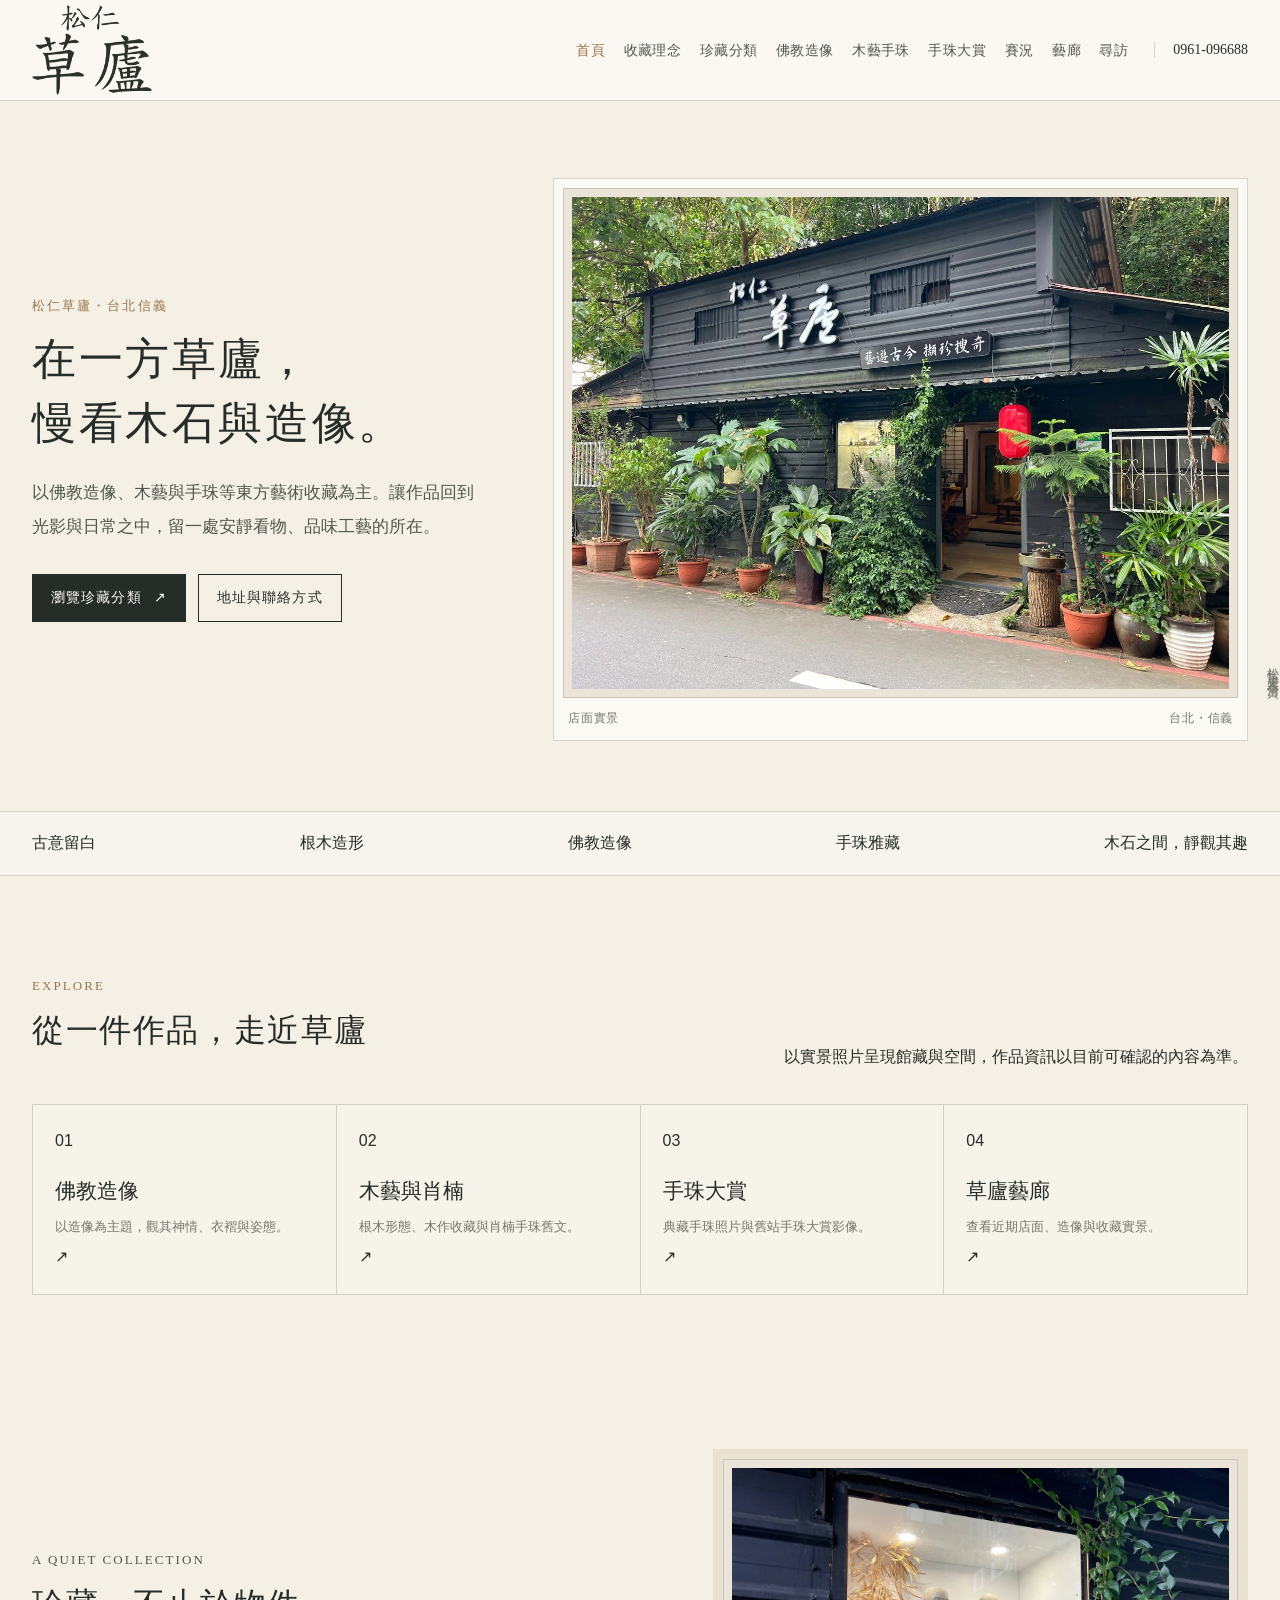
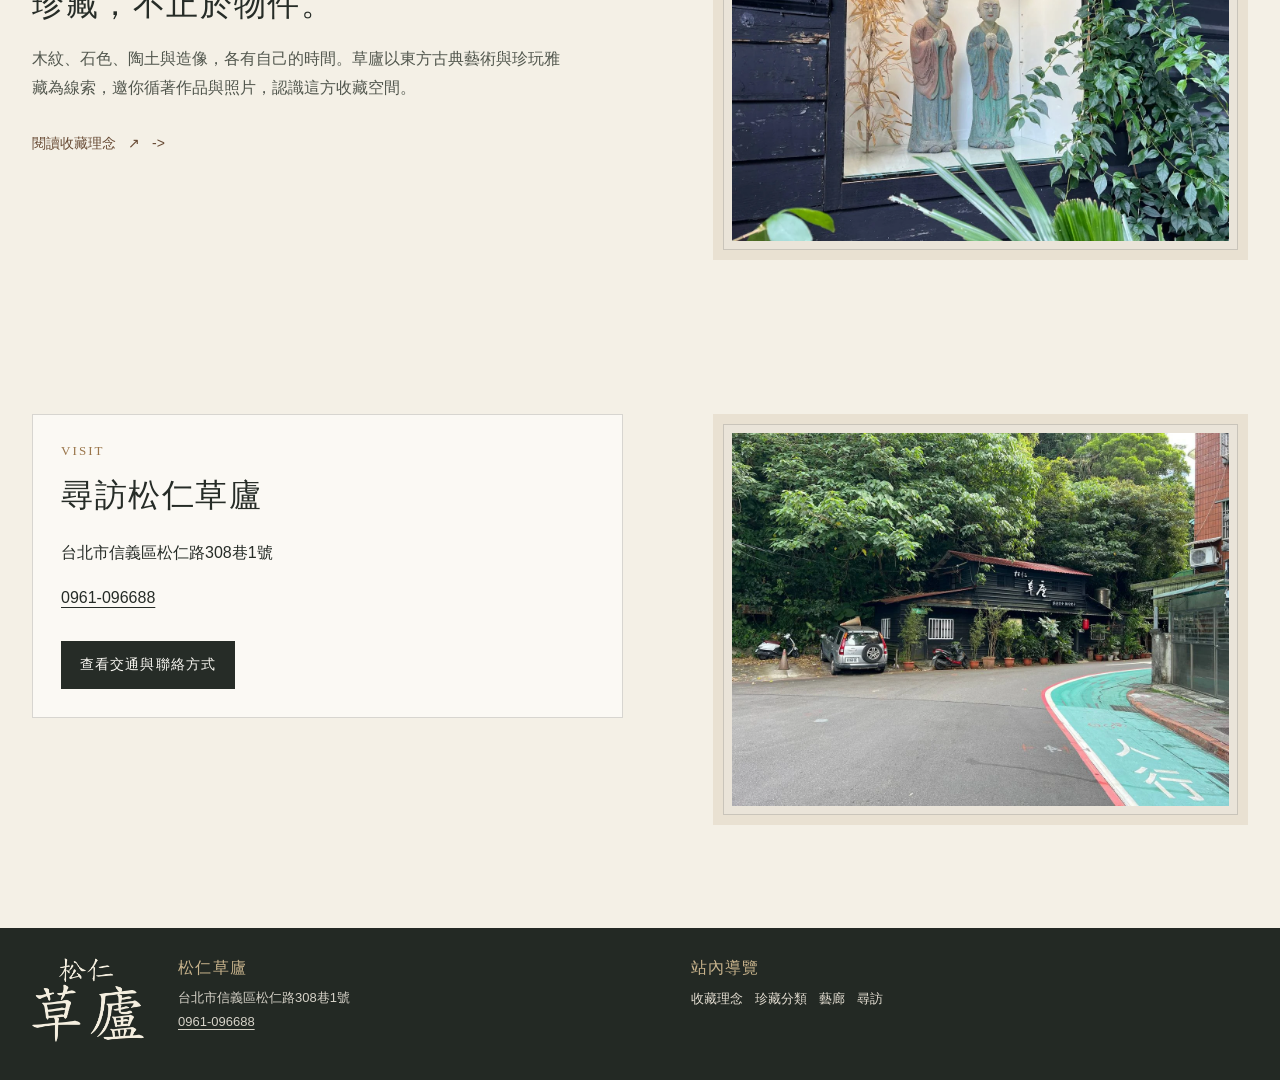
==== index.html @ 79cc6191 "Restore homepage and remove duplicate callout" ====
<!doctype html>
<html lang="zh-Hant"><head><meta charset="utf-8"><meta name="viewport" content="width=device-width, initial-scale=1">
<title>松仁草廬｜東方古典藝術・珍玩雅藏</title><meta name="description" content="松仁草廬位於台北信義，收藏佛教造像、木藝、肖楠手珠與東方古典藝術。查看館藏實景、舊站手珠影像與尋訪資訊。"><meta name="robots" content="index,follow,max-image-preview:large">
<link rel="canonical" href="https://tsaoloo.github.io/"><link rel="icon" type="image/png" href="/favicon.png"><link rel="stylesheet" href="/assets/css/site.css?v=20261017">
<meta property="og:type" content="website"><meta property="og:locale" content="zh_TW"><meta property="og:site_name" content="松仁草廬"><meta property="og:title" content="松仁草廬｜東方古典藝術・珍玩雅藏"><meta property="og:description" content="松仁草廬位於台北信義，收藏佛教造像、木藝、肖楠手珠與東方古典藝術。查看館藏實景、舊站手珠影像與尋訪資訊。"><meta property="og:url" content="https://tsaoloo.github.io/"><meta property="og:image" content="https://tsaoloo.github.io/assets/images/shop-front-sign.webp"><meta name="twitter:card" content="summary_large_image"><meta name="twitter:title" content="松仁草廬｜東方古典藝術・珍玩雅藏"><meta name="twitter:description" content="松仁草廬位於台北信義，收藏佛教造像、木藝、肖楠手珠與東方古典藝術。查看館藏實景、舊站手珠影像與尋訪資訊。"><meta name="twitter:image" content="https://tsaoloo.github.io/assets/images/shop-front-sign.webp"><script type="application/ld+json">{"@context":"https://schema.org","@graph":[{"@type":"Organization","@id":"https://tsaoloo.github.io/#organization","name":"松仁草廬","url":"https://tsaoloo.github.io/","logo":"https://tsaoloo.github.io/assets/brand/logo-primary.png","telephone":"0961-096688","address":{"@type":"PostalAddress","streetAddress":"松仁路308巷1號","addressLocality":"信義區","addressRegion":"台北市","addressCountry":"TW"}},{"@type":"Store","@id":"https://tsaoloo.github.io/#store","name":"松仁草廬","url":"https://tsaoloo.github.io/","telephone":"0961-096688","address":{"@type":"PostalAddress","streetAddress":"松仁路308巷1號","addressLocality":"信義區","addressRegion":"台北市","addressCountry":"TW"}},{"@type":"WebSite","@id":"https://tsaoloo.github.io/#website","name":"松仁草廬","url":"https://tsaoloo.github.io/","inLanguage":"zh-Hant"}]}</script>
</head><body><a class="skip-link" href="#main">跳至主要內容</a><header class="site-header"><div class="wrap header-inner"><a class="brand" href="/" aria-label="松仁草廬首頁"><img src="/assets/brand/logo-primary.png" width="822" height="620" alt="松仁草廬標誌"></a><button class="menu-toggle" type="button" aria-expanded="false" aria-controls="main-nav"><span class="menu-mark" aria-hidden="true"><span></span><span></span></span><span>選單</span></button><nav class="site-nav" id="main-nav" aria-label="主要導覽"><ul><li><a href="/" aria-current="page">首頁</a></li><li><a href="/about/">收藏理念</a></li><li><a href="/collections/">珍藏分類</a></li><li><a href="/sculpture/">佛教造像</a></li><li><a href="/wood-art/">木藝手珠</a></li><li><a href="/bead-awards/">手珠大賞</a></li><li><a href="/bead-contest/">賽況</a></li><li><a href="/gallery/">藝廊</a></li><li><a href="/visit/">尋訪</a></li></ul></nav><a class="header-phone" href="tel:+886961096688" aria-label="致電松仁草廬 0961-096688">0961-096688</a></div></header><main id="main"><section class="home-hero"><div class="wrap hero-grid"><div class="hero-copy"><p class="eyebrow">松仁草廬・台北信義</p><h1 class="hero-title">在一方草廬，<br>慢看木石與造像。</h1><p class="lead">以佛教造像、木藝與手珠等東方藝術收藏為主。讓作品回到光影與日常之中，留一處安靜看物、品味工藝的所在。</p><div class="hero-links"><a class="button-link" href="/collections/">瀏覽珍藏分類 <span aria-hidden="true">↗</span></a><a class="button-link button-link--quiet" href="/visit/">地址與聯絡方式</a></div></div><figure class="hero-photo"><button class="media-trigger" type="button" data-full="/assets/images/shop-front-sign.webp" data-alt="松仁草廬店面與木質招牌" data-caption="店面實景・台北信義" aria-label="放大查看：店面實景・台北信義"><img src="/assets/images/shop-front-sign.webp" width="1280" height="960" alt="松仁草廬店面與木質招牌" loading="eager" decoding="async" fetchpriority="high"></button><figcaption><span>店面實景</span><span>台北・信義</span></figcaption><span class="hero-side-note">松仁草廬・木石清賞</span></figure></div></section><section class="intro-strip"><div class="wrap intro-strip-inner"><span>古意留白</span><span>根木造形</span><span>佛教造像</span><span>手珠雅藏</span><span>木石之間，靜觀其趣</span></div></section><section class="section"><div class="wrap"><div class="section-topline"><div><p class="section-kicker">EXPLORE</p><h2 class="section-heading">從一件作品，走近草廬</h2></div><p>以實景照片呈現館藏與空間，作品資訊以目前可確認的內容為準。</p></div><div class="category-grid"><a class="category-link" href="/sculpture/"><span class="card-number">01</span><h3>佛教造像</h3><p>以造像為主題，觀其神情、衣褶與姿態。</p><span class="card-arrow" aria-hidden="true">↗</span></a><a class="category-link" href="/wood-art/"><span class="card-number">02</span><h3>木藝與肖楠</h3><p>根木形態、木作收藏與肖楠手珠舊文。</p><span class="card-arrow" aria-hidden="true">↗</span></a><a class="category-link" href="/bead-awards/"><span class="card-number">03</span><h3>手珠大賞</h3><p>典藏手珠照片與舊站手珠大賞影像。</p><span class="card-arrow" aria-hidden="true">↗</span></a><a class="category-link" href="/gallery/"><span class="card-number">04</span><h3>草廬藝廊</h3><p>查看近期店面、造像與收藏實景。</p><span class="card-arrow" aria-hidden="true">↗</span></a></div></div></section><section class="section section--compact"><div class="wrap split-feature"><div class="feature-copy"><p class="section-kicker">A QUIET COLLECTION</p><h2 class="section-heading">珍藏，不止於物件。</h2><p>木紋、石色、陶土與造像，各有自己的時間。草廬以東方古典藝術與珍玩雅藏為線索，邀你循著作品與照片，認識這方收藏空間。</p><a class="text-link" href="/about/">閱讀收藏理念 <span aria-hidden="true">↗</span></a></div><figure class="feature-media"><button class="media-trigger" type="button" data-full="/assets/images/paired-figures-window.webp" data-alt="窗前成對佛教造像與植物" data-caption="造像與窗光" aria-label="放大查看：造像與窗光"><img src="/assets/images/paired-figures-window.webp" width="1280" height="960" alt="窗前成對佛教造像與植物" loading="lazy" decoding="async"></button></figure></div></section><section class="section"><div class="wrap visit-panel"><div class="visit-card"><p class="section-kicker">VISIT</p><h2 class="section-heading">尋訪松仁草廬</h2><p>台北市信義區松仁路308巷1號</p><p><a href="tel:+886961096688">0961-096688</a></p><a class="button-link" href="/visit/">查看交通與聯絡方式</a></div><figure class="feature-media"><button class="media-trigger" type="button" data-full="/assets/images/shop-approach.webp" data-alt="台北信義街道與松仁草廬所在街區" data-caption="街區實景" aria-label="放大查看：街區實景"><img src="/assets/images/shop-approach.webp" width="1280" height="960" alt="台北信義街道與松仁草廬所在街區" loading="lazy" decoding="async"></button></figure></div></section></main><footer class="site-footer"><div class="wrap"><div class="footer-main"><div class="footer-brand"><a class="footer-logo" href="/" aria-label="松仁草廬首頁"><img src="/assets/brand/logo-white.png" width="822" height="620" alt="松仁草廬標誌"></a></div><div><h2 class="footer-title">松仁草廬</h2><p>台北市信義區松仁路308巷1號<br><a href="tel:+886961096688">0961-096688</a></p></div><div><h2 class="footer-title">站內導覽</h2><nav class="footer-links" aria-label="頁尾導覽"><a href="/about/">收藏理念</a><a href="/collections/">珍藏分類</a><a href="/gallery/">藝廊</a><a href="/visit/">尋訪</a></nav></div></div></div></footer><dialog class="lightbox" id="lightbox" aria-label="藏品照片放大檢視"><figure class="lightbox-inner"><button class="lightbox-close" type="button" aria-label="關閉圖片">關閉</button><img alt=""><figcaption></figcaption></figure></dialog><script src="/assets/js/site.js" defer></script></body></html>
---- assets/css/site.css ----
@charset "UTF-8";
:root{color-scheme:light;--paper:#f4f0e6;--bright:#fbf9f4;--deep:#e9e1d2;--ink:#262c27;--soft:#52574e;--muted:#76776e;--wood:#684b35;--jade:#405348;--copper:#9a754a;--line:rgba(50,54,47,.18);--serif:"Noto Serif TC","Songti TC","PMingLiU","MingLiU",serif;--sans:"Noto Sans TC","Microsoft JhengHei","PingFang TC",sans-serif;--content:1240px}
*{box-sizing:border-box}html{scroll-behavior:smooth;background:var(--paper)}body{margin:0;color:var(--ink);background:var(--paper);font:16px/1.8 var(--sans)}img{max-width:100%}a{color:inherit;text-decoration-thickness:1px;text-underline-offset:.22em}a:hover{color:var(--wood)}button{font:inherit;-webkit-tap-highlight-color:transparent}a:focus-visible,button:focus-visible{outline:3px solid #a77f4c;outline-offset:4px}::selection{background:#d8c6a8;color:var(--ink)}
.skip-link{position:fixed;z-index:1000;top:8px;left:8px;padding:.65rem 1rem;color:#fff;background:var(--ink);transform:translateY(-150%)}.skip-link:focus{transform:translateY(0)}.wrap{width:min(calc(100% - 64px),var(--content));margin-inline:auto}
.site-header{position:relative;z-index:20;background:rgba(251,249,244,.96);border-bottom:1px solid var(--line)}.header-inner{min-height:100px;display:flex;align-items:center;gap:26px}.brand{flex:0 0 auto;display:inline-flex;align-items:center;width:120px}.brand img{display:block;width:100%;height:auto}.site-nav{margin-left:auto}.site-nav ul{display:flex;align-items:center;justify-content:flex-end;gap:clamp(12px,1.45vw,22px);margin:0;padding:0;list-style:none}.site-nav a{display:inline-block;color:var(--soft);font-size:14px;white-space:nowrap;text-decoration:none;letter-spacing:.03em}.site-nav a:hover,.site-nav a[aria-current=page]{color:var(--copper)}.header-phone{flex:0 0 auto;padding-left:18px;border-left:1px solid var(--line);font:14px var(--serif);white-space:nowrap;text-decoration:none}.menu-toggle{display:none;align-items:center;justify-content:center;gap:8px;margin-left:auto;padding:9px 12px;border:1px solid var(--line);background:transparent;color:var(--ink);cursor:pointer}.menu-mark{width:18px;display:grid;gap:4px}.menu-mark span{display:block;height:1px;background:currentColor}
main{overflow:clip}.home-hero{padding:clamp(40px,6vw,82px) 0 70px}.hero-grid{display:grid;grid-template-columns:minmax(280px,.78fr) minmax(0,1.22fr);align-items:center;gap:clamp(34px,6vw,86px)}.eyebrow,.section-kicker,.page-kicker{margin:0 0 12px;color:var(--copper);font:13px var(--serif);letter-spacing:.16em}.hero-title,.page-title{margin:0;max-width:13em;font:500 clamp(34px,3.4vw,48px)/1.48 var(--serif);letter-spacing:.06em}.hero-copy .lead{max-width:34em;margin:20px 0 0;color:var(--soft);font-size:17px;line-height:2}.hero-links{display:flex;flex-wrap:wrap;gap:12px;margin-top:30px}.button-link{display:inline-flex;min-height:48px;align-items:center;gap:12px;padding:10px 18px;border:1px solid var(--ink);background:var(--ink);color:var(--bright);font-size:14px;letter-spacing:.08em;text-decoration:none;transition:background-color .25s,color .25s,border-color .25s}.button-link:hover{border-color:var(--wood);background:var(--wood);color:#fff}.button-link--quiet{background:transparent;color:var(--ink)}.button-link--quiet:hover{color:#fff}.hero-photo{position:relative;margin:0;padding:9px;border:1px solid var(--line);background:var(--bright)}.hero-photo img{display:block;width:100%;height:auto}.hero-photo figcaption{display:flex;justify-content:space-between;gap:14px;padding:10px 5px 1px;color:var(--muted);font-size:12px;letter-spacing:.06em}.hero-side-note{position:absolute;right:-34px;bottom:60px;writing-mode:vertical-rl;color:var(--muted);font:12px var(--serif);letter-spacing:.2em}
.intro-strip{border-block:1px solid var(--line);background:rgba(255,255,255,.28)}.intro-strip-inner{display:flex;align-items:center;justify-content:space-between;gap:24px;padding-block:17px}.intro-strip p{margin:0;color:var(--soft);font-size:14px}.intro-strip a{color:var(--wood);white-space:nowrap;font-size:14px}
.section{padding:clamp(64px,8vw,112px) 0}.section--compact{padding-block:52px}.section--paper{background:var(--bright)}.section--deep{background:#2d342e;color:var(--bright)}.section--deep .section-kicker,.section--deep .muted{color:#c1aa82}.section-heading{margin:0 0 16px;font:500 clamp(27px,2.5vw,36px)/1.55 var(--serif);letter-spacing:.05em}.section-lead{max-width:48em;margin:0;color:var(--soft)}.section--deep .section-lead{color:#e3dfd5}.section-topline{display:flex;align-items:flex-end;justify-content:space-between;gap:28px;margin-bottom:32px}.section-topline>*{margin-block:0}.chapter{display:inline-block;margin-right:14px;color:var(--copper);font:.62em var(--serif);letter-spacing:.12em;vertical-align:.12em}.split-feature{display:grid;grid-template-columns:minmax(0,1.05fr) minmax(280px,.95fr);align-items:center;gap:clamp(34px,7vw,96px)}.split-feature--reverse .feature-media{order:2}.feature-media{margin:0;padding:10px;background:var(--deep)}.feature-media img{display:block;width:100%;height:auto}.feature-copy{max-width:530px}.feature-copy p{color:var(--soft)}.feature-copy .text-link{display:inline-flex;gap:12px;margin-top:12px;color:var(--wood);font-size:14px;text-decoration:none}.feature-copy .text-link:after{content:"->"}.section--deep .feature-copy p{color:#e3dfd5}.section--deep .text-link{color:#dfc79e}
.category-grid{display:grid;grid-template-columns:repeat(4,minmax(0,1fr));border-top:1px solid var(--line);border-left:1px solid var(--line)}.category-link{min-height:190px;display:flex;flex-direction:column;justify-content:space-between;padding:22px;border-right:1px solid var(--line);border-bottom:1px solid var(--line);text-decoration:none;background:rgba(255,255,255,.18);transition:background-color .25s}.category-link:hover{background:rgba(255,255,255,.58)}.category-number{color:var(--copper);font:14px var(--serif);letter-spacing:.12em}.category-link h3{margin:16px 0 5px;font:500 21px/1.5 var(--serif)}.category-link p{margin:0;color:var(--muted);font-size:13px;line-height:1.75}.category-arrow{align-self:flex-end;color:var(--wood);font-size:18px}
.page-hero{padding:clamp(48px,6vw,80px) 0 40px;background:var(--bright);border-bottom:1px solid var(--line)}.breadcrumbs{margin-bottom:26px;color:var(--muted);font-size:12px}.breadcrumbs ol{display:flex;flex-wrap:wrap;gap:9px;margin:0;padding:0;list-style:none}.breadcrumbs li+li:before{content:"/";margin-right:9px;color:#aaa394}.breadcrumbs a{text-decoration:none}.page-heading-row{display:grid;grid-template-columns:minmax(0,1fr) minmax(210px,.55fr);align-items:end;gap:35px}.page-intro{max-width:44em;margin:16px 0 0;color:var(--soft)}.page-side-note{margin:0;justify-self:end;color:var(--muted);font:14px var(--serif);writing-mode:vertical-rl;letter-spacing:.14em}.page-body{padding-block:clamp(52px,7vw,92px)}.prose{max-width:850px}.prose p{margin:0 0 1.35em;color:var(--soft);line-height:2.15}.prose p:last-child{margin-bottom:0}.prose h2{margin:2.4em 0 .75em;font:500 27px/1.55 var(--serif)}.prose h3{margin:2em 0 .65em;font:500 21px var(--serif)}.prose blockquote{margin:32px 0;padding:12px 0 12px 24px;border-left:2px solid var(--copper);color:var(--wood);font:21px/1.8 var(--serif)}.original-note{margin:0 0 28px;padding:15px 18px;border-left:2px solid var(--copper);color:var(--muted);background:rgba(255,255,255,.35);font-size:13px;line-height:1.9}.article-section{padding:30px 0;border-top:1px solid var(--line)}.article-section:first-child{border-top:0;padding-top:0}.article-section h2,.article-section h3{margin-top:0}.article-section .section-kicker{margin-bottom:8px}.item-list{margin:14px 0 0;padding-left:1.2em;color:var(--soft)}.item-list li{margin:.55em 0}
.photo-grid{display:grid;grid-template-columns:repeat(3,minmax(0,1fr));gap:22px}.photo-grid--four{grid-template-columns:repeat(4,minmax(0,1fr));gap:16px}.photo-card{min-width:0;margin:0}.media-trigger{display:block;width:100%;padding:8px;border:1px solid var(--line);background:#eae4d9;cursor:zoom-in}.media-trigger img{display:block;width:100%;height:auto}.photo-grid .media-trigger img{aspect-ratio:1.18;object-fit:contain}.photo-grid--four .media-trigger img{aspect-ratio:1;object-fit:contain}.photo-card figcaption{padding:10px 3px 0;color:var(--muted);font-size:13px;line-height:1.6}.photo-card figcaption strong{display:block;color:var(--soft);font-weight:500}.photo-card figcaption span{display:block;margin-top:2px;font-size:11px;letter-spacing:.06em}.gallery-intro{display:flex;align-items:end;justify-content:space-between;gap:30px;margin-bottom:30px}.gallery-intro p{max-width:44em;margin:0;color:var(--soft)}.gallery-group{margin-top:64px}.gallery-group h2{margin:0 0 10px;font:500 26px var(--serif)}.gallery-group>p{max-width:54em;margin:0 0 25px;color:var(--muted);font-size:14px}
.visit-panel{display:grid;grid-template-columns:minmax(0,1.05fr) minmax(280px,.95fr);gap:clamp(34px,7vw,90px);align-items:start}.address-card{padding:28px;border:1px solid var(--line);background:var(--bright)}.address-card dl{display:grid;grid-template-columns:100px 1fr;row-gap:18px;margin:0}.address-card dt{color:var(--muted);font-size:13px}.address-card dd{margin:0;color:var(--ink)}.address-card dd a{color:var(--wood)}.map-link{display:inline-flex;margin-top:28px;padding-bottom:4px;border-bottom:1px solid var(--copper);color:var(--wood);text-decoration:none}.faq-list{margin-top:54px;border-top:1px solid var(--line)}.faq-item{padding:20px 0;border-bottom:1px solid var(--line)}.faq-item h3{margin:0 0 5px;font:500 18px var(--serif)}.faq-item p{margin:0;color:var(--soft)}
.dark-callout{padding:clamp(32px,5vw,64px);color:var(--bright);background:var(--ink)}.callout-grid{display:grid;grid-template-columns:180px 1fr auto;gap:28px;align-items:center}.callout-logo{width:160px}.callout-logo img{display:block;width:100%;height:auto}.dark-callout h2{margin:0 0 10px;font:500 27px var(--serif)}.dark-callout p{margin:0;color:#ded9cd}.dark-callout .button-link{border-color:#c7b18b;background:transparent;color:#f6f0e4;white-space:nowrap}.dark-callout .button-link:hover{background:var(--wood)}.site-footer{padding:46px 0 24px;color:#e7e0d4;background:#232924}.footer-main{display:grid;grid-template-columns:170px 1fr 1fr;gap:45px;align-items:start;padding-bottom:34px}.footer-logo{display:block;width:150px}.footer-logo img{display:block;width:100%;height:auto}.footer-title{margin:0 0 10px;color:#c9b48d;font:500 16px var(--serif);letter-spacing:.08em}.footer-main p{margin:0;color:#d7d3c9;font-size:13px;line-height:1.9}.footer-links{display:flex;flex-wrap:wrap;gap:8px 16px;margin-top:12px}.footer-links a{color:#e5dfd3;font-size:13px;text-decoration:none}.footer-bottom{display:flex;justify-content:space-between;gap:20px;padding-top:16px;border-top:1px solid rgba(255,255,255,.15);color:#aaa99f;font-size:11px}
.lightbox{width:min(94vw,1120px);max-width:none;max-height:94vh;padding:18px;border:1px solid rgba(255,255,255,.25);background:#1e211e;color:#f7f2e8;box-shadow:0 24px 80px rgba(0,0,0,.5)}.lightbox::backdrop{background:rgba(17,19,17,.88)}.lightbox-inner{position:relative;display:grid;justify-items:center;gap:10px}.lightbox img{display:block;max-width:100%;max-height:78vh;width:auto;height:auto;object-fit:contain}.lightbox figcaption{margin:0;color:#ded9cf;font-size:13px;text-align:center}.lightbox-close{position:absolute;top:0;right:0;min-width:42px;min-height:42px;border:1px solid rgba(255,255,255,.45);background:rgba(20,22,20,.9);color:#fff;cursor:pointer}.lightbox-close:hover{background:var(--wood)}.not-found{min-height:50vh;display:grid;align-content:center;padding-block:80px}.not-found .page-title{max-width:18em}.not-found p{max-width:42em;color:var(--soft)}.muted{color:var(--muted)}.text-rule{width:54px;height:1px;margin:20px 0;background:var(--copper)}.disclaimer{max-width:64em;margin:26px 0 0;color:var(--muted);font-size:12px;line-height:1.9}
@media(max-width:1100px){.wrap{width:min(calc(100% - 48px),var(--content))}.header-inner{gap:18px}.brand{width:112px}.site-nav ul{gap:12px}.site-nav a{font-size:13px}.header-phone{padding-left:12px;font-size:13px}.photo-grid--four{grid-template-columns:repeat(3,minmax(0,1fr))}}
@media(max-width:940px){.header-inner{min-height:88px;flex-wrap:wrap;gap:12px;padding-block:8px}.brand{width:104px}.header-phone{margin-left:auto;border-left:0;padding-left:0}.menu-toggle{display:inline-flex}.site-nav{flex:0 0 100%;order:4;margin:0}.site-nav ul{justify-content:flex-start;flex-wrap:wrap;gap:4px 18px;padding-block:6px 10px}.js-ready .site-nav{display:none}.js-ready .site-nav.is-open{display:block}.hero-grid{grid-template-columns:minmax(0,.84fr) minmax(0,1.16fr);gap:30px}.category-grid{grid-template-columns:repeat(2,minmax(0,1fr))}.photo-grid{grid-template-columns:repeat(2,minmax(0,1fr))}.callout-grid{grid-template-columns:130px 1fr}.callout-grid .button-link{grid-column:2;justify-self:start}}
@media(max-width:700px){body{font-size:15px}.wrap{width:min(calc(100% - 34px),var(--content))}.header-inner{min-height:78px}.brand{width:96px}.header-phone{font-size:12px}.menu-toggle{padding:7px 9px;font-size:13px}.site-nav ul{gap:6px 16px}.site-nav a{font-size:14px}.home-hero{padding:35px 0 42px}.hero-grid{grid-template-columns:1fr;gap:30px}.hero-copy{max-width:620px}.hero-title,.page-title{font-size:clamp(31px,8.2vw,40px);line-height:1.48}.hero-copy .lead{margin-top:14px;font-size:15px}.hero-links{margin-top:22px}.hero-side-note{right:-17px;bottom:54px;font-size:10px}.hero-photo{padding:6px}.hero-photo figcaption{font-size:10px}.intro-strip-inner{align-items:flex-start;flex-direction:column;gap:4px;padding-block:13px}.section{padding-block:60px}.section--compact{padding-block:40px}.section-topline{display:block;margin-bottom:23px}.section-heading{font-size:27px}.split-feature,.visit-panel{grid-template-columns:1fr;gap:28px}.split-feature--reverse .feature-media{order:0}.feature-copy{max-width:none}.category-link{min-height:166px;padding:16px}.category-link h3{font-size:18px}.category-link p{font-size:12px}.page-hero{padding-block:34px 28px}.breadcrumbs{margin-bottom:18px}.page-heading-row{display:block}.page-side-note{display:none}.page-intro{font-size:14px}.page-body{padding-block:44px 58px}.prose p{line-height:2}.prose h2{font-size:23px}.prose h3{font-size:19px}.photo-grid,.photo-grid--four{grid-template-columns:repeat(2,minmax(0,1fr));gap:12px}.media-trigger{padding:5px}.photo-grid .media-trigger img,.photo-grid--four .media-trigger img{aspect-ratio:1}.photo-card figcaption{font-size:12px}.gallery-intro{display:block}.gallery-intro p{margin-top:10px}.gallery-group{margin-top:45px}.address-card{padding:20px}.address-card dl{grid-template-columns:78px 1fr}.callout-grid{grid-template-columns:1fr;gap:16px}.callout-logo{width:122px}.callout-grid .button-link{grid-column:auto}.dark-callout h2{font-size:23px}.footer-main{grid-template-columns:1fr 1fr;gap:26px 18px}.footer-logo{width:128px}.footer-brand{grid-column:1/-1}.footer-bottom{display:block;line-height:1.9}.footer-bottom span{display:block}.lightbox{padding:10px}.lightbox-close{top:4px;right:4px}}
@media(prefers-reduced-motion:reduce){html{scroll-behavior:auto}*,*::before,*::after{animation-duration:.01ms!important;animation-iteration-count:1!important;transition-duration:.01ms!important}}
.prose-grid{display:grid;grid-template-columns:repeat(2,minmax(0,1fr));gap:18px;margin:32px 0 54px}.prose-card{padding:24px;border:1px solid var(--line);background:rgba(251,249,244,.7)}.prose-card h2{margin:0 0 12px;font:500 22px/1.5 var(--serif)}.prose-card p{margin:0 0 10px;color:var(--soft)}.article-long{max-width:850px;margin:66px auto 0}.article-chapter{padding:38px 0;border-top:1px solid var(--line)}.article-chapter h2{font:500 clamp(23px,2.5vw,30px)/1.55 var(--serif);letter-spacing:.04em}.article-chapter p{color:var(--soft)}.faq-list details{padding:20px 0;border-bottom:1px solid var(--line)}.faq-list details summary{font:500 18px var(--serif);cursor:pointer}.faq-list details p{margin:10px 0 0;color:var(--soft)}.visit-card{padding:28px;border:1px solid var(--line);background:var(--bright)}.visit-card .section-heading{margin-bottom:18px}.visit-card .button-link{margin-top:12px}.prose-lead{max-width:760px;margin-bottom:34px}.prose-lead p{font-size:17px;line-height:2.05;color:var(--soft)}
@media(max-width:700px){.prose-grid{grid-template-columns:1fr;gap:12px;margin-block:25px 40px}.prose-card{padding:20px}.article-long{margin-top:44px}.article-chapter{padding:28px 0}.visit-card{padding:20px}.faq-list details{padding:16px 0}.faq-list details summary{font-size:16px}}
/* W02: compact, consistent single-column contact and navigation footer. */
.site-footer{padding:30px 0 16px;color:#e7e0d4;background:#232924}
.footer-main{grid-template-columns:118px minmax(0,1fr) minmax(0,1.15fr);gap:28px;align-items:start;padding-bottom:22px}
.footer-logo{width:112px}
.footer-title{margin-bottom:7px}
.footer-links{gap:7px 12px;margin-top:8px}
.footer-bottom{gap:16px;padding-top:12px}
@media(max-width:940px){.footer-main{grid-template-columns:118px minmax(0,1fr) minmax(0,1fr);gap:24px}}
@media(max-width:700px){.footer-main{grid-template-columns:92px minmax(0,1fr);gap:18px 14px;padding-bottom:18px}.footer-brand{grid-column:auto}.footer-logo{width:88px}.footer-main>div:nth-child(3){grid-column:1/-1}.footer-title{font-size:15px;margin-bottom:6px}.footer-links{gap:8px 15px;margin-top:8px}.footer-links a{font-size:12px}.footer-bottom{line-height:1.75}}
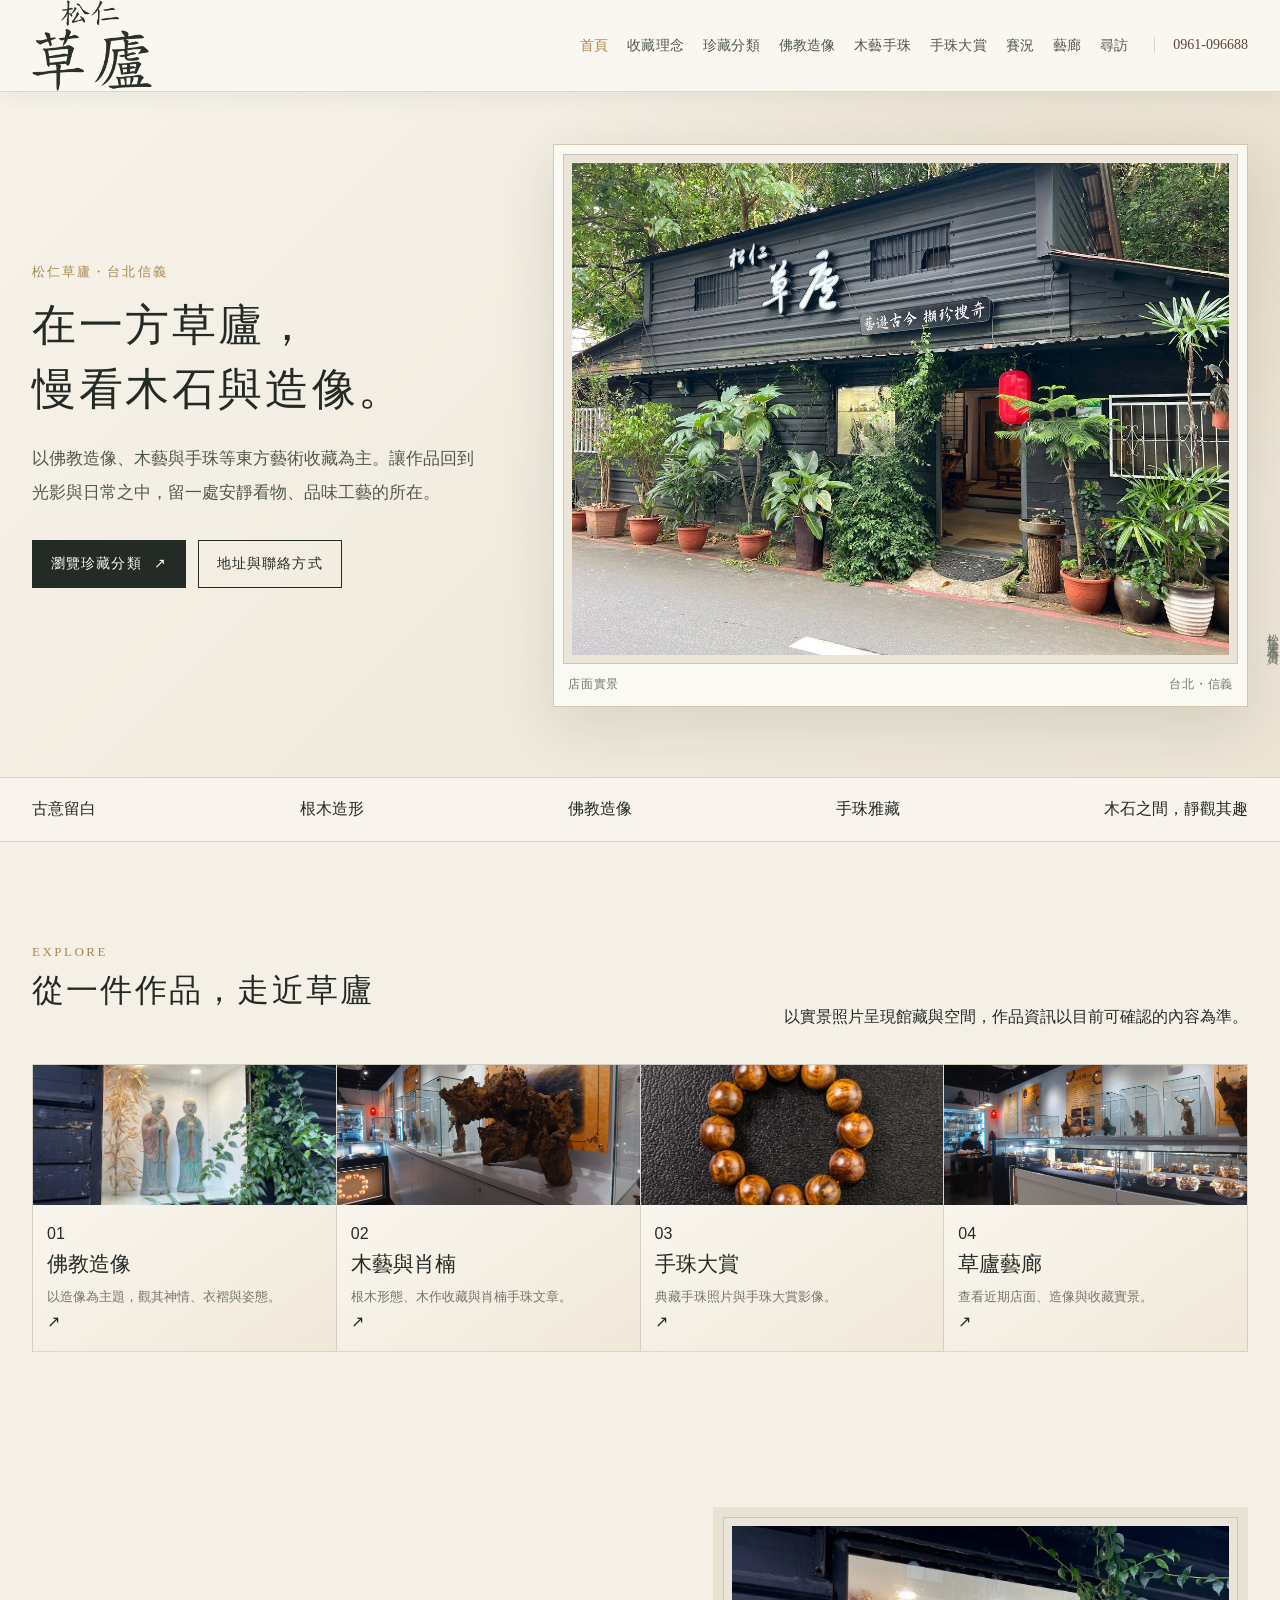
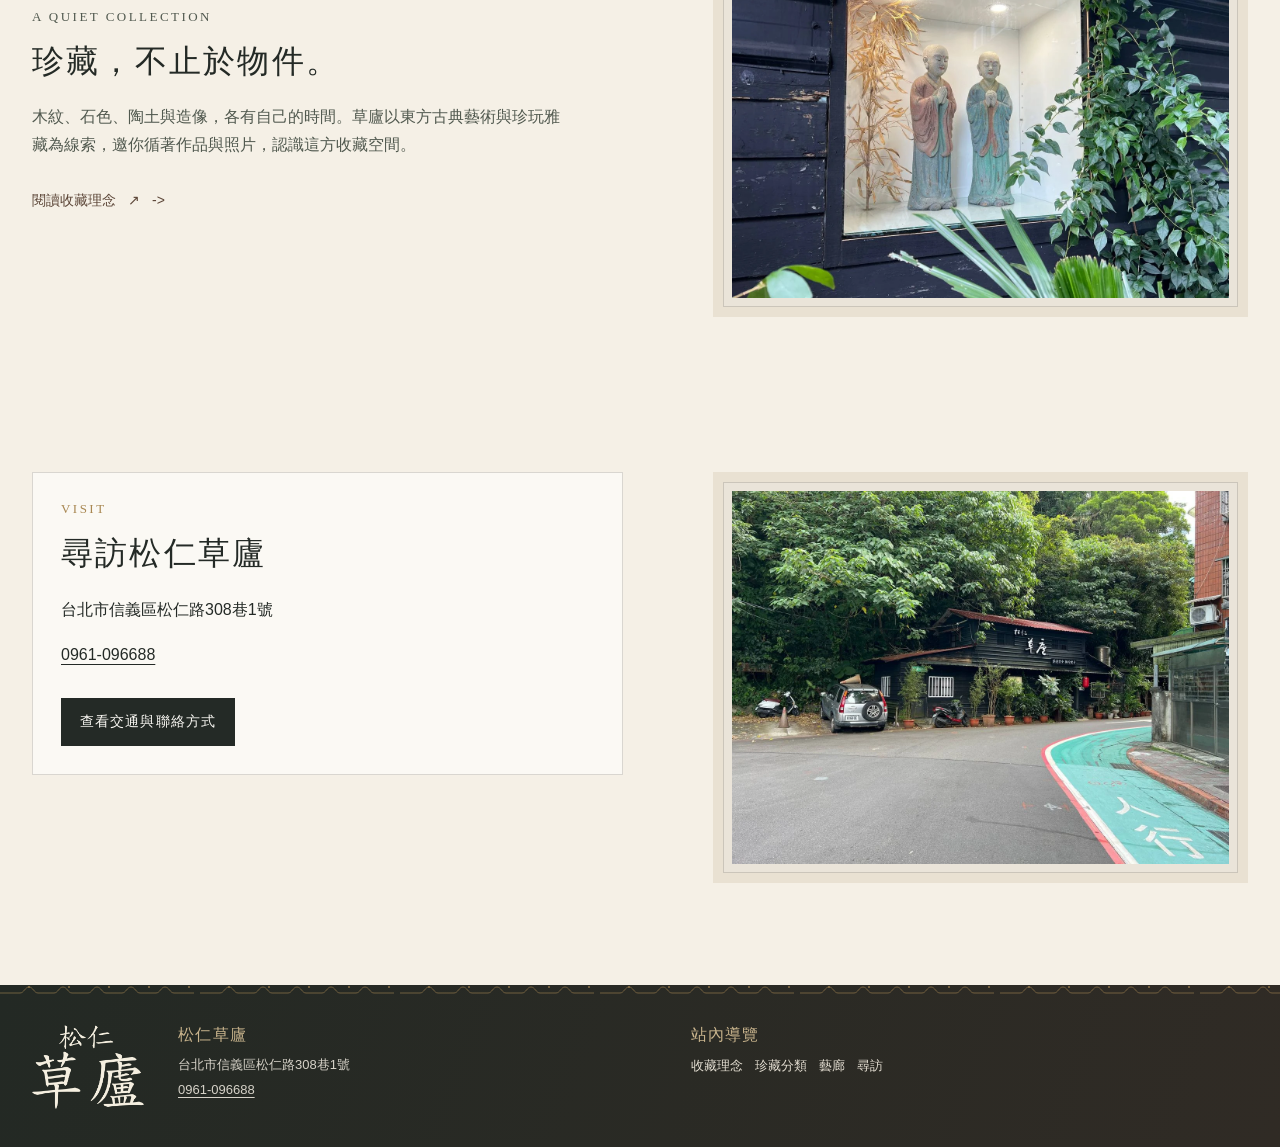
==== commit b9a8f6ff: "W03: refine visual design and add image-led pages" ====
--- a/index.html
+++ b/index.html
@@ -1,6 +1,8 @@
-<!doctype html>
-<html lang="zh-Hant"><head><meta charset="utf-8"><meta name="viewport" content="width=device-width, initial-scale=1">
-<title>松仁草廬｜東方古典藝術・珍玩雅藏</title><meta name="description" content="松仁草廬位於台北信義，收藏佛教造像、木藝、肖楠手珠與東方古典藝術。查看館藏實景、舊站手珠影像與尋訪資訊。"><meta name="robots" content="index,follow,max-image-preview:large">
-<link rel="canonical" href="https://tsaoloo.github.io/"><link rel="icon" type="image/png" href="/favicon.png"><link rel="stylesheet" href="/assets/css/site.css?v=20261017">
-<meta property="og:type" content="website"><meta property="og:locale" content="zh_TW"><meta property="og:site_name" content="松仁草廬"><meta property="og:title" content="松仁草廬｜東方古典藝術・珍玩雅藏"><meta property="og:description" content="松仁草廬位於台北信義，收藏佛教造像、木藝、肖楠手珠與東方古典藝術。查看館藏實景、舊站手珠影像與尋訪資訊。"><meta property="og:url" content="https://tsaoloo.github.io/"><meta property="og:image" content="https://tsaoloo.github.io/assets/images/shop-front-sign.webp"><meta name="twitter:card" content="summary_large_image"><meta name="twitter:title" content="松仁草廬｜東方古典藝術・珍玩雅藏"><meta name="twitter:description" content="松仁草廬位於台北信義，收藏佛教造像、木藝、肖楠手珠與東方古典藝術。查看館藏實景、舊站手珠影像與尋訪資訊。"><meta name="twitter:image" content="https://tsaoloo.github.io/assets/images/shop-front-sign.webp"><script type="application/ld+json">{"@context":"https://schema.org","@graph":[{"@type":"Organization","@id":"https://tsaoloo.github.io/#organization","name":"松仁草廬","url":"https://tsaoloo.github.io/","logo":"https://tsaoloo.github.io/assets/brand/logo-primary.png","telephone":"0961-096688","address":{"@type":"PostalAddress","streetAddress":"松仁路308巷1號","addressLocality":"信義區","addressRegion":"台北市","addressCountry":"TW"}},{"@type":"Store","@id":"https://tsaoloo.github.io/#store","name":"松仁草廬","url":"https://tsaoloo.github.io/","telephone":"0961-096688","address":{"@type":"PostalAddress","streetAddress":"松仁路308巷1號","addressLocality":"信義區","addressRegion":"台北市","addressCountry":"TW"}},{"@type":"WebSite","@id":"https://tsaoloo.github.io/#website","name":"松仁草廬","url":"https://tsaoloo.github.io/","inLanguage":"zh-Hant"}]}</script>
-</head><body><a class="skip-link" href="#main">跳至主要內容</a><header class="site-header"><div class="wrap header-inner"><a class="brand" href="/" aria-label="松仁草廬首頁"><img src="/assets/brand/logo-primary.png" width="822" height="620" alt="松仁草廬標誌"></a><button class="menu-toggle" type="button" aria-expanded="false" aria-controls="main-nav"><span class="menu-mark" aria-hidden="true"><span></span><span></span></span><span>選單</span></button><nav class="site-nav" id="main-nav" aria-label="主要導覽"><ul><li><a href="/" aria-current="page">首頁</a></li><li><a href="/about/">收藏理念</a></li><li><a href="/collections/">珍藏分類</a></li><li><a href="/sculpture/">佛教造像</a></li><li><a href="/wood-art/">木藝手珠</a></li><li><a href="/bead-awards/">手珠大賞</a></li><li><a href="/bead-contest/">賽況</a></li><li><a href="/gallery/">藝廊</a></li><li><a href="/visit/">尋訪</a></li></ul></nav><a class="header-phone" href="tel:+886961096688" aria-label="致電松仁草廬 0961-096688">0961-096688</a></div></header><main id="main"><section class="home-hero"><div class="wrap hero-grid"><div class="hero-copy"><p class="eyebrow">松仁草廬・台北信義</p><h1 class="hero-title">在一方草廬，<br>慢看木石與造像。</h1><p class="lead">以佛教造像、木藝與手珠等東方藝術收藏為主。讓作品回到光影與日常之中，留一處安靜看物、品味工藝的所在。</p><div class="hero-links"><a class="button-link" href="/collections/">瀏覽珍藏分類 <span aria-hidden="true">↗</span></a><a class="button-link button-link--quiet" href="/visit/">地址與聯絡方式</a></div></div><figure class="hero-photo"><button class="media-trigger" type="button" data-full="/assets/images/shop-front-sign.webp" data-alt="松仁草廬店面與木質招牌" data-caption="店面實景・台北信義" aria-label="放大查看：店面實景・台北信義"><img src="/assets/images/shop-front-sign.webp" width="1280" height="960" alt="松仁草廬店面與木質招牌" loading="eager" decoding="async" fetchpriority="high"></button><figcaption><span>店面實景</span><span>台北・信義</span></figcaption><span class="hero-side-note">松仁草廬・木石清賞</span></figure></div></section><section class="intro-strip"><div class="wrap intro-strip-inner"><span>古意留白</span><span>根木造形</span><span>佛教造像</span><span>手珠雅藏</span><span>木石之間，靜觀其趣</span></div></section><section class="section"><div class="wrap"><div class="section-topline"><div><p class="section-kicker">EXPLORE</p><h2 class="section-heading">從一件作品，走近草廬</h2></div><p>以實景照片呈現館藏與空間，作品資訊以目前可確認的內容為準。</p></div><div class="category-grid"><a class="category-link" href="/sculpture/"><span class="card-number">01</span><h3>佛教造像</h3><p>以造像為主題，觀其神情、衣褶與姿態。</p><span class="card-arrow" aria-hidden="true">↗</span></a><a class="category-link" href="/wood-art/"><span class="card-number">02</span><h3>木藝與肖楠</h3><p>根木形態、木作收藏與肖楠手珠舊文。</p><span class="card-arrow" aria-hidden="true">↗</span></a><a class="category-link" href="/bead-awards/"><span class="card-number">03</span><h3>手珠大賞</h3><p>典藏手珠照片與舊站手珠大賞影像。</p><span class="card-arrow" aria-hidden="true">↗</span></a><a class="category-link" href="/gallery/"><span class="card-number">04</span><h3>草廬藝廊</h3><p>查看近期店面、造像與收藏實景。</p><span class="card-arrow" aria-hidden="true">↗</span></a></div></div></section><section class="section section--compact"><div class="wrap split-feature"><div class="feature-copy"><p class="section-kicker">A QUIET COLLECTION</p><h2 class="section-heading">珍藏，不止於物件。</h2><p>木紋、石色、陶土與造像，各有自己的時間。草廬以東方古典藝術與珍玩雅藏為線索，邀你循著作品與照片，認識這方收藏空間。</p><a class="text-link" href="/about/">閱讀收藏理念 <span aria-hidden="true">↗</span></a></div><figure class="feature-media"><button class="media-trigger" type="button" data-full="/assets/images/paired-figures-window.webp" data-alt="窗前成對佛教造像與植物" data-caption="造像與窗光" aria-label="放大查看：造像與窗光"><img src="/assets/images/paired-figures-window.webp" width="1280" height="960" alt="窗前成對佛教造像與植物" loading="lazy" decoding="async"></button></figure></div></section><section class="section"><div class="wrap visit-panel"><div class="visit-card"><p class="section-kicker">VISIT</p><h2 class="section-heading">尋訪松仁草廬</h2><p>台北市信義區松仁路308巷1號</p><p><a href="tel:+886961096688">0961-096688</a></p><a class="button-link" href="/visit/">查看交通與聯絡方式</a></div><figure class="feature-media"><button class="media-trigger" type="button" data-full="/assets/images/shop-approach.webp" data-alt="台北信義街道與松仁草廬所在街區" data-caption="街區實景" aria-label="放大查看：街區實景"><img src="/assets/images/shop-approach.webp" width="1280" height="960" alt="台北信義街道與松仁草廬所在街區" loading="lazy" decoding="async"></button></figure></div></section></main><footer class="site-footer"><div class="wrap"><div class="footer-main"><div class="footer-brand"><a class="footer-logo" href="/" aria-label="松仁草廬首頁"><img src="/assets/brand/logo-white.png" width="822" height="620" alt="松仁草廬標誌"></a></div><div><h2 class="footer-title">松仁草廬</h2><p>台北市信義區松仁路308巷1號<br><a href="tel:+886961096688">0961-096688</a></p></div><div><h2 class="footer-title">站內導覽</h2><nav class="footer-links" aria-label="頁尾導覽"><a href="/about/">收藏理念</a><a href="/collections/">珍藏分類</a><a href="/gallery/">藝廊</a><a href="/visit/">尋訪</a></nav></div></div></div></footer><dialog class="lightbox" id="lightbox" aria-label="藏品照片放大檢視"><figure class="lightbox-inner"><button class="lightbox-close" type="button" aria-label="關閉圖片">關閉</button><img alt=""><figcaption></figcaption></figure></dialog><script src="/assets/js/site.js" defer></script></body></html>+<!DOCTYPE html>
+<!DOCTYPE html>
+
+<html lang="zh-Hant"><head><meta charset="utf-8"/><meta content="width=device-width, initial-scale=1" name="viewport"/>
+<title>松仁草廬｜東方古典藝術・珍玩雅藏</title><meta content="松仁草廬位於台北信義，收藏佛教造像、木藝、肖楠手珠與東方古典藝術。查看館藏實景、手珠影像與尋訪資訊。" name="description"/><meta content="index,follow,max-image-preview:large" name="robots"/>
+<link href="https://tsaoloo.github.io/" rel="canonical"/><link href="/favicon.ico" rel="icon" type="image/x-icon"/><link href="/favicon.png" rel="icon" type="image/png"/><link href="/assets/css/site.css?v=20261017-w03" rel="stylesheet"/>
+<meta content="website" property="og:type"/><meta content="zh_TW" property="og:locale"/><meta content="松仁草廬" property="og:site_name"/><meta content="松仁草廬｜東方古典藝術・珍玩雅藏" property="og:title"/><meta content="松仁草廬位於台北信義，收藏佛教造像、木藝、肖楠手珠與東方古典藝術。查看館藏實景、手珠影像與尋訪資訊。" property="og:description"/><meta content="https://tsaoloo.github.io/" property="og:url"/><meta content="https://tsaoloo.github.io/assets/images/shop-front-sign.webp" property="og:image"/><meta content="summary_large_image" name="twitter:card"/><meta content="松仁草廬｜東方古典藝術・珍玩雅藏" name="twitter:title"/><meta content="松仁草廬位於台北信義，收藏佛教造像、木藝、肖楠手珠與東方古典藝術。查看館藏實景、手珠影像與尋訪資訊。" name="twitter:description"/><meta content="https://tsaoloo.github.io/assets/images/shop-front-sign.webp" name="twitter:image"/><script type="application/ld+json">{"@context":"https://schema.org","@graph":[{"@type":"Organization","@id":"https://tsaoloo.github.io/#organization","name":"松仁草廬","url":"https://tsaoloo.github.io/","logo":"https://tsaoloo.github.io/assets/brand/logo-primary.png","telephone":"0961-096688","address":{"@type":"PostalAddress","streetAddress":"松仁路308巷1號","addressLocality":"信義區","addressRegion":"台北市","addressCountry":"TW"}},{"@type":"Store","@id":"https://tsaoloo.github.io/#store","name":"松仁草廬","url":"https://tsaoloo.github.io/","telephone":"0961-096688","address":{"@type":"PostalAddress","streetAddress":"松仁路308巷1號","addressLocality":"信義區","addressRegion":"台北市","addressCountry":"TW"}},{"@type":"WebSite","@id":"https://tsaoloo.github.io/#website","name":"松仁草廬","url":"https://tsaoloo.github.io/","inLanguage":"zh-Hant"}]}</script>
+</head><body><a class="skip-link" href="#main">跳至主要內容</a><header class="site-header"><div class="wrap header-inner"><a aria-label="松仁草廬首頁" class="brand" href="/"><img alt="松仁草廬標誌" height="620" src="/assets/brand/logo-primary.png" width="822"/></a><button aria-controls="main-nav" aria-expanded="false" class="menu-toggle" type="button"><span aria-hidden="true" class="menu-mark"><span></span><span></span></span><span>選單</span></button><nav aria-label="主要導覽" class="site-nav" id="main-nav"><ul><li><a aria-current="page" href="/">首頁</a></li><li><a href="/about/">收藏理念</a></li><li><a href="/collections/">珍藏分類</a></li><li><a href="/sculpture/">佛教造像</a></li><li><a href="/wood-art/">木藝手珠</a></li><li><a href="/bead-awards/">手珠大賞</a></li><li><a href="/bead-contest/">賽況</a></li><li><a href="/gallery/">藝廊</a></li><li><a href="/visit/">尋訪</a></li></ul></nav><a aria-label="致電松仁草廬 0961-096688" class="header-phone" href="tel:+886961096688">0961-096688</a></div></header><main class="page-main page-main--home" id="main"><section class="home-hero"><div class="wrap hero-grid"><div class="hero-copy"><p class="eyebrow">松仁草廬・台北信義</p><h1 class="hero-title">在一方草廬，<br/>慢看木石與造像。</h1><p class="lead">以佛教造像、木藝與手珠等東方藝術收藏為主。讓作品回到光影與日常之中，留一處安靜看物、品味工藝的所在。</p><div class="hero-links"><a class="button-link" href="/collections/">瀏覽珍藏分類 <span aria-hidden="true">&nearrow;</span></a><a class="button-link button-link--quiet" href="/visit/">地址與聯絡方式</a></div></div><figure class="hero-photo"><button aria-label="放大查看：店面實景・台北信義" class="media-trigger" data-alt="松仁草廬店面與木質招牌" data-caption="店面實景・台北信義" data-full="/assets/images/shop-front-sign.webp" type="button"><img alt="松仁草廬店面與木質招牌" decoding="async" fetchpriority="high" height="960" loading="eager" src="/assets/images/shop-front-sign.webp" width="1280"/></button><figcaption><span>店面實景</span><span>台北・信義</span></figcaption><span class="hero-side-note">松仁草廬・木石清賞</span></figure></div></section><section class="intro-strip"><div class="wrap intro-strip-inner"><span>古意留白</span><span>根木造形</span><span>佛教造像</span><span>手珠雅藏</span><span>木石之間，靜觀其趣</span></div></section><section class="section"><div class="wrap"><div class="section-topline"><div><p class="section-kicker">EXPLORE</p><h2 class="section-heading">從一件作品，走近草廬</h2></div><p>以實景照片呈現館藏與空間，作品資訊以目前可確認的內容為準。</p></div><div class="category-grid"><a class="category-link" href="/sculpture/"><span class="category-thumb"><img alt="窗前成對造像" decoding="async" height="960" loading="lazy" src="/assets/images/paired-figures-window.webp" width="1280"/></span><span class="card-number">01</span><h3>佛教造像</h3><p>以造像為主題，觀其神情、衣褶與姿態。</p><span aria-hidden="true" class="card-arrow">&nearrow;</span></a><a class="category-link" href="/wood-art/"><span class="category-thumb"><img alt="根木雕塑收藏" decoding="async" height="1350" loading="lazy" src="/assets/images/archive-root-sculpture.webp" width="2400"/></span><span class="card-number">02</span><h3>木藝與肖楠</h3><p>根木形態、木作收藏與肖楠手珠文章。</p><span aria-hidden="true" class="card-arrow">&nearrow;</span></a><a class="category-link" href="/bead-awards/"><span class="category-thumb"><img alt="手珠作品影像" decoding="async" height="533" loading="lazy" src="/assets/images/bead-award-04.webp" width="800"/></span><span class="card-number">03</span><h3>手珠大賞</h3><p>典藏手珠照片與手珠大賞影像。</p><span aria-hidden="true" class="card-arrow">&nearrow;</span></a><a class="category-link" href="/gallery/"><span class="category-thumb"><img alt="收藏展示空間" decoding="async" height="1350" loading="lazy" src="/assets/images/archive-interior-wide.webp" width="2400"/></span><span class="card-number">04</span><h3>草廬藝廊</h3><p>查看近期店面、造像與收藏實景。</p><span aria-hidden="true" class="card-arrow">&nearrow;</span></a></div></div></section><section class="section section--compact"><div class="wrap split-feature"><div class="feature-copy"><p class="section-kicker">A QUIET COLLECTION</p><h2 class="section-heading">珍藏，不止於物件。</h2><p>木紋、石色、陶土與造像，各有自己的時間。草廬以東方古典藝術與珍玩雅藏為線索，邀你循著作品與照片，認識這方收藏空間。</p><a class="text-link" href="/about/">閱讀收藏理念 <span aria-hidden="true">&nearrow;</span></a></div><figure class="feature-media"><button aria-label="放大查看：造像與窗光" class="media-trigger" data-alt="窗前成對佛教造像與植物" data-caption="造像與窗光" data-full="/assets/images/paired-figures-window.webp" type="button"><img alt="窗前成對佛教造像與植物" decoding="async" height="960" loading="lazy" src="/assets/images/paired-figures-window.webp" width="1280"/></button></figure></div></section><section class="section"><div class="wrap visit-panel"><div class="visit-card"><p class="section-kicker">VISIT</p><h2 class="section-heading">尋訪松仁草廬</h2><p>台北市信義區松仁路308巷1號</p><p><a href="tel:+886961096688">0961-096688</a></p><a class="button-link" href="/visit/">查看交通與聯絡方式</a></div><figure class="feature-media"><button aria-label="放大查看：街區實景" class="media-trigger" data-alt="台北信義街道與松仁草廬所在街區" data-caption="街區實景" data-full="/assets/images/shop-approach.webp" type="button"><img alt="台北信義街道與松仁草廬所在街區" decoding="async" height="960" loading="lazy" src="/assets/images/shop-approach.webp" width="1280"/></button></figure></div></section></main><footer class="site-footer"><div class="wrap"><div class="footer-main"><div class="footer-brand"><a aria-label="松仁草廬首頁" class="footer-logo" href="/"><img alt="松仁草廬標誌" height="620" src="/assets/brand/logo-white.png" width="822"/></a></div><div><h2 class="footer-title">松仁草廬</h2><p>台北市信義區松仁路308巷1號<br/><a href="tel:+886961096688">0961-096688</a></p></div><div><h2 class="footer-title">站內導覽</h2><nav aria-label="頁尾導覽" class="footer-links"><a href="/about/">收藏理念</a><a href="/collections/">珍藏分類</a><a href="/gallery/">藝廊</a><a href="/visit/">尋訪</a></nav></div></div></div></footer><dialog aria-label="藏品照片放大檢視" class="lightbox" id="lightbox"><figure class="lightbox-inner"><button aria-label="關閉圖片" class="lightbox-close" type="button">關閉</button><img alt=""/><figcaption></figcaption></figure></dialog><script defer="" src="/assets/js/site.js"></script></body></html>
--- a/assets/css/site.css
+++ b/assets/css/site.css
@@ -1,29 +1,96 @@
-@charset "UTF-8";
-:root{color-scheme:light;--paper:#f4f0e6;--bright:#fbf9f4;--deep:#e9e1d2;--ink:#262c27;--soft:#52574e;--muted:#76776e;--wood:#684b35;--jade:#405348;--copper:#9a754a;--line:rgba(50,54,47,.18);--serif:"Noto Serif TC","Songti TC","PMingLiU","MingLiU",serif;--sans:"Noto Sans TC","Microsoft JhengHei","PingFang TC",sans-serif;--content:1240px}
-*{box-sizing:border-box}html{scroll-behavior:smooth;background:var(--paper)}body{margin:0;color:var(--ink);background:var(--paper);font:16px/1.8 var(--sans)}img{max-width:100%}a{color:inherit;text-decoration-thickness:1px;text-underline-offset:.22em}a:hover{color:var(--wood)}button{font:inherit;-webkit-tap-highlight-color:transparent}a:focus-visible,button:focus-visible{outline:3px solid #a77f4c;outline-offset:4px}::selection{background:#d8c6a8;color:var(--ink)}
-.skip-link{position:fixed;z-index:1000;top:8px;left:8px;padding:.65rem 1rem;color:#fff;background:var(--ink);transform:translateY(-150%)}.skip-link:focus{transform:translateY(0)}.wrap{width:min(calc(100% - 64px),var(--content));margin-inline:auto}
-.site-header{position:relative;z-index:20;background:rgba(251,249,244,.96);border-bottom:1px solid var(--line)}.header-inner{min-height:100px;display:flex;align-items:center;gap:26px}.brand{flex:0 0 auto;display:inline-flex;align-items:center;width:120px}.brand img{display:block;width:100%;height:auto}.site-nav{margin-left:auto}.site-nav ul{display:flex;align-items:center;justify-content:flex-end;gap:clamp(12px,1.45vw,22px);margin:0;padding:0;list-style:none}.site-nav a{display:inline-block;color:var(--soft);font-size:14px;white-space:nowrap;text-decoration:none;letter-spacing:.03em}.site-nav a:hover,.site-nav a[aria-current=page]{color:var(--copper)}.header-phone{flex:0 0 auto;padding-left:18px;border-left:1px solid var(--line);font:14px var(--serif);white-space:nowrap;text-decoration:none}.menu-toggle{display:none;align-items:center;justify-content:center;gap:8px;margin-left:auto;padding:9px 12px;border:1px solid var(--line);background:transparent;color:var(--ink);cursor:pointer}.menu-mark{width:18px;display:grid;gap:4px}.menu-mark span{display:block;height:1px;background:currentColor}
-main{overflow:clip}.home-hero{padding:clamp(40px,6vw,82px) 0 70px}.hero-grid{display:grid;grid-template-columns:minmax(280px,.78fr) minmax(0,1.22fr);align-items:center;gap:clamp(34px,6vw,86px)}.eyebrow,.section-kicker,.page-kicker{margin:0 0 12px;color:var(--copper);font:13px var(--serif);letter-spacing:.16em}.hero-title,.page-title{margin:0;max-width:13em;font:500 clamp(34px,3.4vw,48px)/1.48 var(--serif);letter-spacing:.06em}.hero-copy .lead{max-width:34em;margin:20px 0 0;color:var(--soft);font-size:17px;line-height:2}.hero-links{display:flex;flex-wrap:wrap;gap:12px;margin-top:30px}.button-link{display:inline-flex;min-height:48px;align-items:center;gap:12px;padding:10px 18px;border:1px solid var(--ink);background:var(--ink);color:var(--bright);font-size:14px;letter-spacing:.08em;text-decoration:none;transition:background-color .25s,color .25s,border-color .25s}.button-link:hover{border-color:var(--wood);background:var(--wood);color:#fff}.button-link--quiet{background:transparent;color:var(--ink)}.button-link--quiet:hover{color:#fff}.hero-photo{position:relative;margin:0;padding:9px;border:1px solid var(--line);background:var(--bright)}.hero-photo img{display:block;width:100%;height:auto}.hero-photo figcaption{display:flex;justify-content:space-between;gap:14px;padding:10px 5px 1px;color:var(--muted);font-size:12px;letter-spacing:.06em}.hero-side-note{position:absolute;right:-34px;bottom:60px;writing-mode:vertical-rl;color:var(--muted);font:12px var(--serif);letter-spacing:.2em}
-.intro-strip{border-block:1px solid var(--line);background:rgba(255,255,255,.28)}.intro-strip-inner{display:flex;align-items:center;justify-content:space-between;gap:24px;padding-block:17px}.intro-strip p{margin:0;color:var(--soft);font-size:14px}.intro-strip a{color:var(--wood);white-space:nowrap;font-size:14px}
-.section{padding:clamp(64px,8vw,112px) 0}.section--compact{padding-block:52px}.section--paper{background:var(--bright)}.section--deep{background:#2d342e;color:var(--bright)}.section--deep .section-kicker,.section--deep .muted{color:#c1aa82}.section-heading{margin:0 0 16px;font:500 clamp(27px,2.5vw,36px)/1.55 var(--serif);letter-spacing:.05em}.section-lead{max-width:48em;margin:0;color:var(--soft)}.section--deep .section-lead{color:#e3dfd5}.section-topline{display:flex;align-items:flex-end;justify-content:space-between;gap:28px;margin-bottom:32px}.section-topline>*{margin-block:0}.chapter{display:inline-block;margin-right:14px;color:var(--copper);font:.62em var(--serif);letter-spacing:.12em;vertical-align:.12em}.split-feature{display:grid;grid-template-columns:minmax(0,1.05fr) minmax(280px,.95fr);align-items:center;gap:clamp(34px,7vw,96px)}.split-feature--reverse .feature-media{order:2}.feature-media{margin:0;padding:10px;background:var(--deep)}.feature-media img{display:block;width:100%;height:auto}.feature-copy{max-width:530px}.feature-copy p{color:var(--soft)}.feature-copy .text-link{display:inline-flex;gap:12px;margin-top:12px;color:var(--wood);font-size:14px;text-decoration:none}.feature-copy .text-link:after{content:"->"}.section--deep .feature-copy p{color:#e3dfd5}.section--deep .text-link{color:#dfc79e}
-.category-grid{display:grid;grid-template-columns:repeat(4,minmax(0,1fr));border-top:1px solid var(--line);border-left:1px solid var(--line)}.category-link{min-height:190px;display:flex;flex-direction:column;justify-content:space-between;padding:22px;border-right:1px solid var(--line);border-bottom:1px solid var(--line);text-decoration:none;background:rgba(255,255,255,.18);transition:background-color .25s}.category-link:hover{background:rgba(255,255,255,.58)}.category-number{color:var(--copper);font:14px var(--serif);letter-spacing:.12em}.category-link h3{margin:16px 0 5px;font:500 21px/1.5 var(--serif)}.category-link p{margin:0;color:var(--muted);font-size:13px;line-height:1.75}.category-arrow{align-self:flex-end;color:var(--wood);font-size:18px}
-.page-hero{padding:clamp(48px,6vw,80px) 0 40px;background:var(--bright);border-bottom:1px solid var(--line)}.breadcrumbs{margin-bottom:26px;color:var(--muted);font-size:12px}.breadcrumbs ol{display:flex;flex-wrap:wrap;gap:9px;margin:0;padding:0;list-style:none}.breadcrumbs li+li:before{content:"/";margin-right:9px;color:#aaa394}.breadcrumbs a{text-decoration:none}.page-heading-row{display:grid;grid-template-columns:minmax(0,1fr) minmax(210px,.55fr);align-items:end;gap:35px}.page-intro{max-width:44em;margin:16px 0 0;color:var(--soft)}.page-side-note{margin:0;justify-self:end;color:var(--muted);font:14px var(--serif);writing-mode:vertical-rl;letter-spacing:.14em}.page-body{padding-block:clamp(52px,7vw,92px)}.prose{max-width:850px}.prose p{margin:0 0 1.35em;color:var(--soft);line-height:2.15}.prose p:last-child{margin-bottom:0}.prose h2{margin:2.4em 0 .75em;font:500 27px/1.55 var(--serif)}.prose h3{margin:2em 0 .65em;font:500 21px var(--serif)}.prose blockquote{margin:32px 0;padding:12px 0 12px 24px;border-left:2px solid var(--copper);color:var(--wood);font:21px/1.8 var(--serif)}.original-note{margin:0 0 28px;padding:15px 18px;border-left:2px solid var(--copper);color:var(--muted);background:rgba(255,255,255,.35);font-size:13px;line-height:1.9}.article-section{padding:30px 0;border-top:1px solid var(--line)}.article-section:first-child{border-top:0;padding-top:0}.article-section h2,.article-section h3{margin-top:0}.article-section .section-kicker{margin-bottom:8px}.item-list{margin:14px 0 0;padding-left:1.2em;color:var(--soft)}.item-list li{margin:.55em 0}
-.photo-grid{display:grid;grid-template-columns:repeat(3,minmax(0,1fr));gap:22px}.photo-grid--four{grid-template-columns:repeat(4,minmax(0,1fr));gap:16px}.photo-card{min-width:0;margin:0}.media-trigger{display:block;width:100%;padding:8px;border:1px solid var(--line);background:#eae4d9;cursor:zoom-in}.media-trigger img{display:block;width:100%;height:auto}.photo-grid .media-trigger img{aspect-ratio:1.18;object-fit:contain}.photo-grid--four .media-trigger img{aspect-ratio:1;object-fit:contain}.photo-card figcaption{padding:10px 3px 0;color:var(--muted);font-size:13px;line-height:1.6}.photo-card figcaption strong{display:block;color:var(--soft);font-weight:500}.photo-card figcaption span{display:block;margin-top:2px;font-size:11px;letter-spacing:.06em}.gallery-intro{display:flex;align-items:end;justify-content:space-between;gap:30px;margin-bottom:30px}.gallery-intro p{max-width:44em;margin:0;color:var(--soft)}.gallery-group{margin-top:64px}.gallery-group h2{margin:0 0 10px;font:500 26px var(--serif)}.gallery-group>p{max-width:54em;margin:0 0 25px;color:var(--muted);font-size:14px}
-.visit-panel{display:grid;grid-template-columns:minmax(0,1.05fr) minmax(280px,.95fr);gap:clamp(34px,7vw,90px);align-items:start}.address-card{padding:28px;border:1px solid var(--line);background:var(--bright)}.address-card dl{display:grid;grid-template-columns:100px 1fr;row-gap:18px;margin:0}.address-card dt{color:var(--muted);font-size:13px}.address-card dd{margin:0;color:var(--ink)}.address-card dd a{color:var(--wood)}.map-link{display:inline-flex;margin-top:28px;padding-bottom:4px;border-bottom:1px solid var(--copper);color:var(--wood);text-decoration:none}.faq-list{margin-top:54px;border-top:1px solid var(--line)}.faq-item{padding:20px 0;border-bottom:1px solid var(--line)}.faq-item h3{margin:0 0 5px;font:500 18px var(--serif)}.faq-item p{margin:0;color:var(--soft)}
-.dark-callout{padding:clamp(32px,5vw,64px);color:var(--bright);background:var(--ink)}.callout-grid{display:grid;grid-template-columns:180px 1fr auto;gap:28px;align-items:center}.callout-logo{width:160px}.callout-logo img{display:block;width:100%;height:auto}.dark-callout h2{margin:0 0 10px;font:500 27px var(--serif)}.dark-callout p{margin:0;color:#ded9cd}.dark-callout .button-link{border-color:#c7b18b;background:transparent;color:#f6f0e4;white-space:nowrap}.dark-callout .button-link:hover{background:var(--wood)}.site-footer{padding:46px 0 24px;color:#e7e0d4;background:#232924}.footer-main{display:grid;grid-template-columns:170px 1fr 1fr;gap:45px;align-items:start;padding-bottom:34px}.footer-logo{display:block;width:150px}.footer-logo img{display:block;width:100%;height:auto}.footer-title{margin:0 0 10px;color:#c9b48d;font:500 16px var(--serif);letter-spacing:.08em}.footer-main p{margin:0;color:#d7d3c9;font-size:13px;line-height:1.9}.footer-links{display:flex;flex-wrap:wrap;gap:8px 16px;margin-top:12px}.footer-links a{color:#e5dfd3;font-size:13px;text-decoration:none}.footer-bottom{display:flex;justify-content:space-between;gap:20px;padding-top:16px;border-top:1px solid rgba(255,255,255,.15);color:#aaa99f;font-size:11px}
-.lightbox{width:min(94vw,1120px);max-width:none;max-height:94vh;padding:18px;border:1px solid rgba(255,255,255,.25);background:#1e211e;color:#f7f2e8;box-shadow:0 24px 80px rgba(0,0,0,.5)}.lightbox::backdrop{background:rgba(17,19,17,.88)}.lightbox-inner{position:relative;display:grid;justify-items:center;gap:10px}.lightbox img{display:block;max-width:100%;max-height:78vh;width:auto;height:auto;object-fit:contain}.lightbox figcaption{margin:0;color:#ded9cf;font-size:13px;text-align:center}.lightbox-close{position:absolute;top:0;right:0;min-width:42px;min-height:42px;border:1px solid rgba(255,255,255,.45);background:rgba(20,22,20,.9);color:#fff;cursor:pointer}.lightbox-close:hover{background:var(--wood)}.not-found{min-height:50vh;display:grid;align-content:center;padding-block:80px}.not-found .page-title{max-width:18em}.not-found p{max-width:42em;color:var(--soft)}.muted{color:var(--muted)}.text-rule{width:54px;height:1px;margin:20px 0;background:var(--copper)}.disclaimer{max-width:64em;margin:26px 0 0;color:var(--muted);font-size:12px;line-height:1.9}
-@media(max-width:1100px){.wrap{width:min(calc(100% - 48px),var(--content))}.header-inner{gap:18px}.brand{width:112px}.site-nav ul{gap:12px}.site-nav a{font-size:13px}.header-phone{padding-left:12px;font-size:13px}.photo-grid--four{grid-template-columns:repeat(3,minmax(0,1fr))}}
-@media(max-width:940px){.header-inner{min-height:88px;flex-wrap:wrap;gap:12px;padding-block:8px}.brand{width:104px}.header-phone{margin-left:auto;border-left:0;padding-left:0}.menu-toggle{display:inline-flex}.site-nav{flex:0 0 100%;order:4;margin:0}.site-nav ul{justify-content:flex-start;flex-wrap:wrap;gap:4px 18px;padding-block:6px 10px}.js-ready .site-nav{display:none}.js-ready .site-nav.is-open{display:block}.hero-grid{grid-template-columns:minmax(0,.84fr) minmax(0,1.16fr);gap:30px}.category-grid{grid-template-columns:repeat(2,minmax(0,1fr))}.photo-grid{grid-template-columns:repeat(2,minmax(0,1fr))}.callout-grid{grid-template-columns:130px 1fr}.callout-grid .button-link{grid-column:2;justify-self:start}}
-@media(max-width:700px){body{font-size:15px}.wrap{width:min(calc(100% - 34px),var(--content))}.header-inner{min-height:78px}.brand{width:96px}.header-phone{font-size:12px}.menu-toggle{padding:7px 9px;font-size:13px}.site-nav ul{gap:6px 16px}.site-nav a{font-size:14px}.home-hero{padding:35px 0 42px}.hero-grid{grid-template-columns:1fr;gap:30px}.hero-copy{max-width:620px}.hero-title,.page-title{font-size:clamp(31px,8.2vw,40px);line-height:1.48}.hero-copy .lead{margin-top:14px;font-size:15px}.hero-links{margin-top:22px}.hero-side-note{right:-17px;bottom:54px;font-size:10px}.hero-photo{padding:6px}.hero-photo figcaption{font-size:10px}.intro-strip-inner{align-items:flex-start;flex-direction:column;gap:4px;padding-block:13px}.section{padding-block:60px}.section--compact{padding-block:40px}.section-topline{display:block;margin-bottom:23px}.section-heading{font-size:27px}.split-feature,.visit-panel{grid-template-columns:1fr;gap:28px}.split-feature--reverse .feature-media{order:0}.feature-copy{max-width:none}.category-link{min-height:166px;padding:16px}.category-link h3{font-size:18px}.category-link p{font-size:12px}.page-hero{padding-block:34px 28px}.breadcrumbs{margin-bottom:18px}.page-heading-row{display:block}.page-side-note{display:none}.page-intro{font-size:14px}.page-body{padding-block:44px 58px}.prose p{line-height:2}.prose h2{font-size:23px}.prose h3{font-size:19px}.photo-grid,.photo-grid--four{grid-template-columns:repeat(2,minmax(0,1fr));gap:12px}.media-trigger{padding:5px}.photo-grid .media-trigger img,.photo-grid--four .media-trigger img{aspect-ratio:1}.photo-card figcaption{font-size:12px}.gallery-intro{display:block}.gallery-intro p{margin-top:10px}.gallery-group{margin-top:45px}.address-card{padding:20px}.address-card dl{grid-template-columns:78px 1fr}.callout-grid{grid-template-columns:1fr;gap:16px}.callout-logo{width:122px}.callout-grid .button-link{grid-column:auto}.dark-callout h2{font-size:23px}.footer-main{grid-template-columns:1fr 1fr;gap:26px 18px}.footer-logo{width:128px}.footer-brand{grid-column:1/-1}.footer-bottom{display:block;line-height:1.9}.footer-bottom span{display:block}.lightbox{padding:10px}.lightbox-close{top:4px;right:4px}}
-@media(prefers-reduced-motion:reduce){html{scroll-behavior:auto}*,*::before,*::after{animation-duration:.01ms!important;animation-iteration-count:1!important;transition-duration:.01ms!important}}
-.prose-grid{display:grid;grid-template-columns:repeat(2,minmax(0,1fr));gap:18px;margin:32px 0 54px}.prose-card{padding:24px;border:1px solid var(--line);background:rgba(251,249,244,.7)}.prose-card h2{margin:0 0 12px;font:500 22px/1.5 var(--serif)}.prose-card p{margin:0 0 10px;color:var(--soft)}.article-long{max-width:850px;margin:66px auto 0}.article-chapter{padding:38px 0;border-top:1px solid var(--line)}.article-chapter h2{font:500 clamp(23px,2.5vw,30px)/1.55 var(--serif);letter-spacing:.04em}.article-chapter p{color:var(--soft)}.faq-list details{padding:20px 0;border-bottom:1px solid var(--line)}.faq-list details summary{font:500 18px var(--serif);cursor:pointer}.faq-list details p{margin:10px 0 0;color:var(--soft)}.visit-card{padding:28px;border:1px solid var(--line);background:var(--bright)}.visit-card .section-heading{margin-bottom:18px}.visit-card .button-link{margin-top:12px}.prose-lead{max-width:760px;margin-bottom:34px}.prose-lead p{font-size:17px;line-height:2.05;color:var(--soft)}
-@media(max-width:700px){.prose-grid{grid-template-columns:1fr;gap:12px;margin-block:25px 40px}.prose-card{padding:20px}.article-long{margin-top:44px}.article-chapter{padding:28px 0}.visit-card{padding:20px}.faq-list details{padding:16px 0}.faq-list details summary{font-size:16px}}
-/* W02: compact, consistent single-column contact and navigation footer. */
-.site-footer{padding:30px 0 16px;color:#e7e0d4;background:#232924}
-.footer-main{grid-template-columns:118px minmax(0,1fr) minmax(0,1.15fr);gap:28px;align-items:start;padding-bottom:22px}
-.footer-logo{width:112px}
-.footer-title{margin-bottom:7px}
-.footer-links{gap:7px 12px;margin-top:8px}
-.footer-bottom{gap:16px;padding-top:12px}
-@media(max-width:940px){.footer-main{grid-template-columns:118px minmax(0,1fr) minmax(0,1fr);gap:24px}}
-@media(max-width:700px){.footer-main{grid-template-columns:92px minmax(0,1fr);gap:18px 14px;padding-bottom:18px}.footer-brand{grid-column:auto}.footer-logo{width:88px}.footer-main>div:nth-child(3){grid-column:1/-1}.footer-title{font-size:15px;margin-bottom:6px}.footer-links{gap:8px 15px;margin-top:8px}.footer-links a{font-size:12px}.footer-bottom{line-height:1.75}}
+@charset "UTF-8";
+:root{color-scheme:light;--paper:#f4f0e6;--bright:#fbf9f4;--deep:#e9e1d2;--ink:#262c27;--soft:#52574e;--muted:#76776e;--wood:#684b35;--jade:#405348;--copper:#9a754a;--line:rgba(50,54,47,.18);--serif:"Noto Serif TC","Songti TC","PMingLiU","MingLiU",serif;--sans:"Noto Sans TC","Microsoft JhengHei","PingFang TC",sans-serif;--content:1240px}
+*{box-sizing:border-box}html{scroll-behavior:smooth;background:var(--paper)}body{margin:0;color:var(--ink);background:var(--paper);font:16px/1.8 var(--sans)}img{max-width:100%}a{color:inherit;text-decoration-thickness:1px;text-underline-offset:.22em}a:hover{color:var(--wood)}button{font:inherit;-webkit-tap-highlight-color:transparent}a:focus-visible,button:focus-visible{outline:3px solid #a77f4c;outline-offset:4px}::selection{background:#d8c6a8;color:var(--ink)}
+.skip-link{position:fixed;z-index:1000;top:8px;left:8px;padding:.65rem 1rem;color:#fff;background:var(--ink);transform:translateY(-150%)}.skip-link:focus{transform:translateY(0)}.wrap{width:min(calc(100% - 64px),var(--content));margin-inline:auto}
+.site-header{position:relative;z-index:20;background:rgba(251,249,244,.96);border-bottom:1px solid var(--line)}.header-inner{min-height:100px;display:flex;align-items:center;gap:26px}.brand{flex:0 0 auto;display:inline-flex;align-items:center;width:120px}.brand img{display:block;width:100%;height:auto}.site-nav{margin-left:auto}.site-nav ul{display:flex;align-items:center;justify-content:flex-end;gap:clamp(12px,1.45vw,22px);margin:0;padding:0;list-style:none}.site-nav a{display:inline-block;color:var(--soft);font-size:14px;white-space:nowrap;text-decoration:none;letter-spacing:.03em}.site-nav a:hover,.site-nav a[aria-current=page]{color:var(--copper)}.header-phone{flex:0 0 auto;padding-left:18px;border-left:1px solid var(--line);font:14px var(--serif);white-space:nowrap;text-decoration:none}.menu-toggle{display:none;align-items:center;justify-content:center;gap:8px;margin-left:auto;padding:9px 12px;border:1px solid var(--line);background:transparent;color:var(--ink);cursor:pointer}.menu-mark{width:18px;display:grid;gap:4px}.menu-mark span{display:block;height:1px;background:currentColor}
+main{overflow:clip}.home-hero{padding:clamp(40px,6vw,82px) 0 70px}.hero-grid{display:grid;grid-template-columns:minmax(280px,.78fr) minmax(0,1.22fr);align-items:center;gap:clamp(34px,6vw,86px)}.eyebrow,.section-kicker,.page-kicker{margin:0 0 12px;color:var(--copper);font:13px var(--serif);letter-spacing:.16em}.hero-title,.page-title{margin:0;max-width:13em;font:500 clamp(34px,3.4vw,48px)/1.48 var(--serif);letter-spacing:.06em}.hero-copy .lead{max-width:34em;margin:20px 0 0;color:var(--soft);font-size:17px;line-height:2}.hero-links{display:flex;flex-wrap:wrap;gap:12px;margin-top:30px}.button-link{display:inline-flex;min-height:48px;align-items:center;gap:12px;padding:10px 18px;border:1px solid var(--ink);background:var(--ink);color:var(--bright);font-size:14px;letter-spacing:.08em;text-decoration:none;transition:background-color .25s,color .25s,border-color .25s}.button-link:hover{border-color:var(--wood);background:var(--wood);color:#fff}.button-link--quiet{background:transparent;color:var(--ink)}.button-link--quiet:hover{color:#fff}.hero-photo{position:relative;margin:0;padding:9px;border:1px solid var(--line);background:var(--bright)}.hero-photo img{display:block;width:100%;height:auto}.hero-photo figcaption{display:flex;justify-content:space-between;gap:14px;padding:10px 5px 1px;color:var(--muted);font-size:12px;letter-spacing:.06em}.hero-side-note{position:absolute;right:-34px;bottom:60px;writing-mode:vertical-rl;color:var(--muted);font:12px var(--serif);letter-spacing:.2em}
+.intro-strip{border-block:1px solid var(--line);background:rgba(255,255,255,.28)}.intro-strip-inner{display:flex;align-items:center;justify-content:space-between;gap:24px;padding-block:17px}.intro-strip p{margin:0;color:var(--soft);font-size:14px}.intro-strip a{color:var(--wood);white-space:nowrap;font-size:14px}
+.section{padding:clamp(64px,8vw,112px) 0}.section--compact{padding-block:52px}.section--paper{background:var(--bright)}.section--deep{background:#2d342e;color:var(--bright)}.section--deep .section-kicker,.section--deep .muted{color:#c1aa82}.section-heading{margin:0 0 16px;font:500 clamp(27px,2.5vw,36px)/1.55 var(--serif);letter-spacing:.05em}.section-lead{max-width:48em;margin:0;color:var(--soft)}.section--deep .section-lead{color:#e3dfd5}.section-topline{display:flex;align-items:flex-end;justify-content:space-between;gap:28px;margin-bottom:32px}.section-topline>*{margin-block:0}.chapter{display:inline-block;margin-right:14px;color:var(--copper);font:.62em var(--serif);letter-spacing:.12em;vertical-align:.12em}.split-feature{display:grid;grid-template-columns:minmax(0,1.05fr) minmax(280px,.95fr);align-items:center;gap:clamp(34px,7vw,96px)}.split-feature--reverse .feature-media{order:2}.feature-media{margin:0;padding:10px;background:var(--deep)}.feature-media img{display:block;width:100%;height:auto}.feature-copy{max-width:530px}.feature-copy p{color:var(--soft)}.feature-copy .text-link{display:inline-flex;gap:12px;margin-top:12px;color:var(--wood);font-size:14px;text-decoration:none}.feature-copy .text-link:after{content:"->"}.section--deep .feature-copy p{color:#e3dfd5}.section--deep .text-link{color:#dfc79e}
+.category-grid{display:grid;grid-template-columns:repeat(4,minmax(0,1fr));border-top:1px solid var(--line);border-left:1px solid var(--line)}.category-link{min-height:190px;display:flex;flex-direction:column;justify-content:space-between;padding:22px;border-right:1px solid var(--line);border-bottom:1px solid var(--line);text-decoration:none;background:rgba(255,255,255,.18);transition:background-color .25s}.category-link:hover{background:rgba(255,255,255,.58)}.category-number{color:var(--copper);font:14px var(--serif);letter-spacing:.12em}.category-link h3{margin:16px 0 5px;font:500 21px/1.5 var(--serif)}.category-link p{margin:0;color:var(--muted);font-size:13px;line-height:1.75}.category-arrow{align-self:flex-end;color:var(--wood);font-size:18px}
+.page-hero{padding:clamp(48px,6vw,80px) 0 40px;background:var(--bright);border-bottom:1px solid var(--line)}.breadcrumbs{margin-bottom:26px;color:var(--muted);font-size:12px}.breadcrumbs ol{display:flex;flex-wrap:wrap;gap:9px;margin:0;padding:0;list-style:none}.breadcrumbs li+li:before{content:"/";margin-right:9px;color:#aaa394}.breadcrumbs a{text-decoration:none}.page-heading-row{display:grid;grid-template-columns:minmax(0,1fr) minmax(210px,.55fr);align-items:end;gap:35px}.page-intro{max-width:44em;margin:16px 0 0;color:var(--soft)}.page-side-note{margin:0;justify-self:end;color:var(--muted);font:14px var(--serif);writing-mode:vertical-rl;letter-spacing:.14em}.page-body{padding-block:clamp(52px,7vw,92px)}.prose{max-width:850px}.prose p{margin:0 0 1.35em;color:var(--soft);line-height:2.15}.prose p:last-child{margin-bottom:0}.prose h2{margin:2.4em 0 .75em;font:500 27px/1.55 var(--serif)}.prose h3{margin:2em 0 .65em;font:500 21px var(--serif)}.prose blockquote{margin:32px 0;padding:12px 0 12px 24px;border-left:2px solid var(--copper);color:var(--wood);font:21px/1.8 var(--serif)}.original-note{margin:0 0 28px;padding:15px 18px;border-left:2px solid var(--copper);color:var(--muted);background:rgba(255,255,255,.35);font-size:13px;line-height:1.9}.article-section{padding:30px 0;border-top:1px solid var(--line)}.article-section:first-child{border-top:0;padding-top:0}.article-section h2,.article-section h3{margin-top:0}.article-section .section-kicker{margin-bottom:8px}.item-list{margin:14px 0 0;padding-left:1.2em;color:var(--soft)}.item-list li{margin:.55em 0}
+.photo-grid{display:grid;grid-template-columns:repeat(3,minmax(0,1fr));gap:22px}.photo-grid--four{grid-template-columns:repeat(4,minmax(0,1fr));gap:16px}.photo-card{min-width:0;margin:0}.media-trigger{display:block;width:100%;padding:8px;border:1px solid var(--line);background:#eae4d9;cursor:zoom-in}.media-trigger img{display:block;width:100%;height:auto}.photo-grid .media-trigger img{aspect-ratio:1.18;object-fit:contain}.photo-grid--four .media-trigger img{aspect-ratio:1;object-fit:contain}.photo-card figcaption{padding:10px 3px 0;color:var(--muted);font-size:13px;line-height:1.6}.photo-card figcaption strong{display:block;color:var(--soft);font-weight:500}.photo-card figcaption span{display:block;margin-top:2px;font-size:11px;letter-spacing:.06em}.gallery-intro{display:flex;align-items:end;justify-content:space-between;gap:30px;margin-bottom:30px}.gallery-intro p{max-width:44em;margin:0;color:var(--soft)}.gallery-group{margin-top:64px}.gallery-group h2{margin:0 0 10px;font:500 26px var(--serif)}.gallery-group>p{max-width:54em;margin:0 0 25px;color:var(--muted);font-size:14px}
+.visit-panel{display:grid;grid-template-columns:minmax(0,1.05fr) minmax(280px,.95fr);gap:clamp(34px,7vw,90px);align-items:start}.address-card{padding:28px;border:1px solid var(--line);background:var(--bright)}.address-card dl{display:grid;grid-template-columns:100px 1fr;row-gap:18px;margin:0}.address-card dt{color:var(--muted);font-size:13px}.address-card dd{margin:0;color:var(--ink)}.address-card dd a{color:var(--wood)}.map-link{display:inline-flex;margin-top:28px;padding-bottom:4px;border-bottom:1px solid var(--copper);color:var(--wood);text-decoration:none}.faq-list{margin-top:54px;border-top:1px solid var(--line)}.faq-item{padding:20px 0;border-bottom:1px solid var(--line)}.faq-item h3{margin:0 0 5px;font:500 18px var(--serif)}.faq-item p{margin:0;color:var(--soft)}
+.dark-callout{padding:clamp(32px,5vw,64px);color:var(--bright);background:var(--ink)}.callout-grid{display:grid;grid-template-columns:180px 1fr auto;gap:28px;align-items:center}.callout-logo{width:160px}.callout-logo img{display:block;width:100%;height:auto}.dark-callout h2{margin:0 0 10px;font:500 27px var(--serif)}.dark-callout p{margin:0;color:#ded9cd}.dark-callout .button-link{border-color:#c7b18b;background:transparent;color:#f6f0e4;white-space:nowrap}.dark-callout .button-link:hover{background:var(--wood)}.site-footer{padding:46px 0 24px;color:#e7e0d4;background:#232924}.footer-main{display:grid;grid-template-columns:170px 1fr 1fr;gap:45px;align-items:start;padding-bottom:34px}.footer-logo{display:block;width:150px}.footer-logo img{display:block;width:100%;height:auto}.footer-title{margin:0 0 10px;color:#c9b48d;font:500 16px var(--serif);letter-spacing:.08em}.footer-main p{margin:0;color:#d7d3c9;font-size:13px;line-height:1.9}.footer-links{display:flex;flex-wrap:wrap;gap:8px 16px;margin-top:12px}.footer-links a{color:#e5dfd3;font-size:13px;text-decoration:none}.footer-bottom{display:flex;justify-content:space-between;gap:20px;padding-top:16px;border-top:1px solid rgba(255,255,255,.15);color:#aaa99f;font-size:11px}
+.lightbox{width:min(94vw,1120px);max-width:none;max-height:94vh;padding:18px;border:1px solid rgba(255,255,255,.25);background:#1e211e;color:#f7f2e8;box-shadow:0 24px 80px rgba(0,0,0,.5)}.lightbox::backdrop{background:rgba(17,19,17,.88)}.lightbox-inner{position:relative;display:grid;justify-items:center;gap:10px}.lightbox img{display:block;max-width:100%;max-height:78vh;width:auto;height:auto;object-fit:contain}.lightbox figcaption{margin:0;color:#ded9cf;font-size:13px;text-align:center}.lightbox-close{position:absolute;top:0;right:0;min-width:42px;min-height:42px;border:1px solid rgba(255,255,255,.45);background:rgba(20,22,20,.9);color:#fff;cursor:pointer}.lightbox-close:hover{background:var(--wood)}.not-found{min-height:50vh;display:grid;align-content:center;padding-block:80px}.not-found .page-title{max-width:18em}.not-found p{max-width:42em;color:var(--soft)}.muted{color:var(--muted)}.text-rule{width:54px;height:1px;margin:20px 0;background:var(--copper)}.disclaimer{max-width:64em;margin:26px 0 0;color:var(--muted);font-size:12px;line-height:1.9}
+@media(max-width:1100px){.wrap{width:min(calc(100% - 48px),var(--content))}.header-inner{gap:18px}.brand{width:112px}.site-nav ul{gap:12px}.site-nav a{font-size:13px}.header-phone{padding-left:12px;font-size:13px}.photo-grid--four{grid-template-columns:repeat(3,minmax(0,1fr))}}
+@media(max-width:940px){.header-inner{min-height:88px;flex-wrap:wrap;gap:12px;padding-block:8px}.brand{width:104px}.header-phone{margin-left:auto;border-left:0;padding-left:0}.menu-toggle{display:inline-flex}.site-nav{flex:0 0 100%;order:4;margin:0}.site-nav ul{justify-content:flex-start;flex-wrap:wrap;gap:4px 18px;padding-block:6px 10px}.js-ready .site-nav{display:none}.js-ready .site-nav.is-open{display:block}.hero-grid{grid-template-columns:minmax(0,.84fr) minmax(0,1.16fr);gap:30px}.category-grid{grid-template-columns:repeat(2,minmax(0,1fr))}.photo-grid{grid-template-columns:repeat(2,minmax(0,1fr))}.callout-grid{grid-template-columns:130px 1fr}.callout-grid .button-link{grid-column:2;justify-self:start}}
+@media(max-width:700px){body{font-size:15px}.wrap{width:min(calc(100% - 34px),var(--content))}.header-inner{min-height:78px}.brand{width:96px}.header-phone{font-size:12px}.menu-toggle{padding:7px 9px;font-size:13px}.site-nav ul{gap:6px 16px}.site-nav a{font-size:14px}.home-hero{padding:35px 0 42px}.hero-grid{grid-template-columns:1fr;gap:30px}.hero-copy{max-width:620px}.hero-title,.page-title{font-size:clamp(31px,8.2vw,40px);line-height:1.48}.hero-copy .lead{margin-top:14px;font-size:15px}.hero-links{margin-top:22px}.hero-side-note{right:-17px;bottom:54px;font-size:10px}.hero-photo{padding:6px}.hero-photo figcaption{font-size:10px}.intro-strip-inner{align-items:flex-start;flex-direction:column;gap:4px;padding-block:13px}.section{padding-block:60px}.section--compact{padding-block:40px}.section-topline{display:block;margin-bottom:23px}.section-heading{font-size:27px}.split-feature,.visit-panel{grid-template-columns:1fr;gap:28px}.split-feature--reverse .feature-media{order:0}.feature-copy{max-width:none}.category-link{min-height:166px;padding:16px}.category-link h3{font-size:18px}.category-link p{font-size:12px}.page-hero{padding-block:34px 28px}.breadcrumbs{margin-bottom:18px}.page-heading-row{display:block}.page-side-note{display:none}.page-intro{font-size:14px}.page-body{padding-block:44px 58px}.prose p{line-height:2}.prose h2{font-size:23px}.prose h3{font-size:19px}.photo-grid,.photo-grid--four{grid-template-columns:repeat(2,minmax(0,1fr));gap:12px}.media-trigger{padding:5px}.photo-grid .media-trigger img,.photo-grid--four .media-trigger img{aspect-ratio:1}.photo-card figcaption{font-size:12px}.gallery-intro{display:block}.gallery-intro p{margin-top:10px}.gallery-group{margin-top:45px}.address-card{padding:20px}.address-card dl{grid-template-columns:78px 1fr}.callout-grid{grid-template-columns:1fr;gap:16px}.callout-logo{width:122px}.callout-grid .button-link{grid-column:auto}.dark-callout h2{font-size:23px}.footer-main{grid-template-columns:1fr 1fr;gap:26px 18px}.footer-logo{width:128px}.footer-brand{grid-column:1/-1}.footer-bottom{display:block;line-height:1.9}.footer-bottom span{display:block}.lightbox{padding:10px}.lightbox-close{top:4px;right:4px}}
+@media(prefers-reduced-motion:reduce){html{scroll-behavior:auto}*,*::before,*::after{animation-duration:.01ms!important;animation-iteration-count:1!important;transition-duration:.01ms!important}}
+.prose-grid{display:grid;grid-template-columns:repeat(2,minmax(0,1fr));gap:18px;margin:32px 0 54px}.prose-card{padding:24px;border:1px solid var(--line);background:rgba(251,249,244,.7)}.prose-card h2{margin:0 0 12px;font:500 22px/1.5 var(--serif)}.prose-card p{margin:0 0 10px;color:var(--soft)}.article-long{max-width:850px;margin:66px auto 0}.article-chapter{padding:38px 0;border-top:1px solid var(--line)}.article-chapter h2{font:500 clamp(23px,2.5vw,30px)/1.55 var(--serif);letter-spacing:.04em}.article-chapter p{color:var(--soft)}.faq-list details{padding:20px 0;border-bottom:1px solid var(--line)}.faq-list details summary{font:500 18px var(--serif);cursor:pointer}.faq-list details p{margin:10px 0 0;color:var(--soft)}.visit-card{padding:28px;border:1px solid var(--line);background:var(--bright)}.visit-card .section-heading{margin-bottom:18px}.visit-card .button-link{margin-top:12px}.prose-lead{max-width:760px;margin-bottom:34px}.prose-lead p{font-size:17px;line-height:2.05;color:var(--soft)}
+@media(max-width:700px){.prose-grid{grid-template-columns:1fr;gap:12px;margin-block:25px 40px}.prose-card{padding:20px}.article-long{margin-top:44px}.article-chapter{padding:28px 0}.visit-card{padding:20px}.faq-list details{padding:16px 0}.faq-list details summary{font-size:16px}}
+/* W02: compact, consistent single-column contact and navigation footer. */
+.site-footer{padding:30px 0 16px;color:#e7e0d4;background:#232924}
+.footer-main{grid-template-columns:118px minmax(0,1fr) minmax(0,1.15fr);gap:28px;align-items:start;padding-bottom:22px}
+.footer-logo{width:112px}
+.footer-title{margin-bottom:7px}
+.footer-links{gap:7px 12px;margin-top:8px}
+.footer-bottom{gap:16px;padding-top:12px}
+@media(max-width:940px){.footer-main{grid-template-columns:118px minmax(0,1fr) minmax(0,1fr);gap:24px}}
+@media(max-width:700px){.footer-main{grid-template-columns:92px minmax(0,1fr);gap:18px 14px;padding-bottom:18px}.footer-brand{grid-column:auto}.footer-logo{width:88px}.footer-main>div:nth-child(3){grid-column:1/-1}.footer-title{font-size:15px;margin-bottom:6px}.footer-links{gap:8px 15px;margin-top:8px}.footer-links a{font-size:12px}.footer-bottom{line-height:1.75}}
+/* W03 — quiet oriental gallery system */
+:root{--paper:#f5f0e6;--bright:#fbf9f4;--ink:#242a26;--soft:#51594f;--muted:#74766e;--wood:#5c4638;--jade:#718577;--copper:#a88751;--line:rgba(61,56,45,.18)}
+html{scrollbar-color:#a88751 #eee8dc;scrollbar-width:thin;scroll-padding-top:108px}::-webkit-scrollbar{width:11px;height:11px}::-webkit-scrollbar-track{background:#eee8dc}::-webkit-scrollbar-thumb{border:3px solid #eee8dc;border-radius:20px;background:#a88751}::-webkit-scrollbar-thumb:hover{background:#718577}
+.site-header{position:sticky;top:0;z-index:80;background:rgba(250,248,241,.93);backdrop-filter:blur(15px);-webkit-backdrop-filter:blur(15px);box-shadow:0 5px 22px rgba(29,35,30,.06)}.header-inner{min-height:84px}.site-nav ul{flex-wrap:nowrap}.site-nav a{letter-spacing:.02em}.header-phone{color:#5c4638}main [id],main h2,main h3{scroll-margin-top:112px}
+.page-main{background:#f5f0e6}.breadcrumbs{width:min(calc(100% - 64px),var(--content));margin:0 auto;padding:14px 0 2px;color:#79776d}.page-hero{position:relative;isolation:isolate;overflow:hidden;padding:34px 0 38px;background:linear-gradient(112deg,#fbf9f4 2%,#f4efe4 60%,#eee6d7 100%);border-bottom:1px solid rgba(76,65,47,.14)}.page-hero:after{position:absolute;z-index:-1;inset:0 0 0 auto;width:min(44%,620px);content:"";opacity:.36;background:url('/assets/brand/lattice-pattern.svg') center/112px repeat;mask-image:linear-gradient(90deg,transparent,#000 35%)}.page-kicker,.section-kicker{letter-spacing:.19em}.page-title{line-height:1.3}.page-intro{max-width:46em;line-height:1.95}.page-heading-row{margin-top:3px}.text-rule{width:72px;height:1px;background:linear-gradient(90deg,var(--copper),transparent);margin:18px 0}
+.page-hero--image .wrap{display:grid;grid-template-columns:minmax(0,1fr) minmax(320px,.88fr);gap:clamp(28px,5vw,72px);align-items:center}.page-hero--image .wrap>.page-kicker{grid-column:1;grid-row:1;margin-bottom:10px}.page-hero--image .page-heading-row{grid-column:1;grid-row:2;display:block}.page-hero--image .page-side-note{display:none}.page-hero--image .page-intro{grid-column:1;grid-row:3;margin-top:15px}.page-hero-art{grid-column:2;grid-row:1/span 3;position:relative;width:100%;height:clamp(230px,26vw,350px);margin:0;padding:7px;border:1px solid rgba(168,135,81,.42);background:#f9f6ef;box-shadow:0 16px 42px rgba(40,38,30,.12)}.page-hero-art:before{position:absolute;inset:12px;z-index:1;pointer-events:none;border:1px solid rgba(245,240,230,.6);content:""}.page-hero-art img{display:block;width:100%;height:100%;object-fit:cover;object-position:center}.page-hero-art figcaption{position:absolute;right:13px;bottom:13px;z-index:2;padding:5px 9px;color:#f7f2e8;background:rgba(35,40,35,.68);font:11px/1.5 var(--serif)}
+.section{position:relative}.section--paper{background:linear-gradient(140deg,#fcfaf5,#f1eadb 82%)}.section-topline{align-items:end}.section-lead{max-width:38em;color:#64675f}.section-heading{letter-spacing:.07em}.section-topline .section-kicker{margin-bottom:6px}
+/* Home */
+.page-main--home .home-hero{padding-top:52px;background:radial-gradient(ellipse at 85% 18%,rgba(168,135,81,.13),transparent 38%),linear-gradient(135deg,#f7f3ea,#ece4d5)}.page-main--home .hero-photo{border-color:rgba(168,135,81,.45);box-shadow:0 18px 55px rgba(39,42,35,.12)}.page-main--home .category-grid{border-color:rgba(77,68,53,.2)}.page-main--home .category-link{min-height:0;justify-content:flex-start;padding:14px;background:linear-gradient(155deg,rgba(255,255,255,.72),rgba(241,235,222,.76));transition:background .3s,transform .3s,box-shadow .3s}.page-main--home .category-link:hover{transform:translateY(-3px);background:#fcfaf5;box-shadow:0 10px 25px rgba(38,42,37,.08)}.category-thumb{display:block;overflow:hidden;height:clamp(100px,11vw,150px);margin:-14px -14px 15px;background:#ded7c9}.category-thumb img{display:block;width:100%;height:100%;object-fit:cover;transition:transform .45s}.category-link:hover .category-thumb img{transform:scale(1.04)}.page-main--home .category-link h3{margin:0 0 5px}
+/* About editorial */
+.about-hero{padding-block:44px 50px;background:radial-gradient(ellipse at 16% 70%,rgba(113,133,119,.13),transparent 38%),linear-gradient(116deg,#fbf9f4 4%,#f3ecdd 68%,#e9dfcc)}.about-hero-grid{display:grid;grid-template-columns:minmax(0,.9fr) minmax(0,1.1fr);gap:clamp(30px,6vw,86px);align-items:center}.about-brandline{margin:0 0 12px;color:#7c6745;font:14px var(--serif);letter-spacing:.14em}.about-hero .page-title{font-size:clamp(40px,4.2vw,60px)}.about-hero .page-intro{font-size:17px}.about-hero-caption{margin:20px 0 0;color:#77766e;font:13px var(--serif);letter-spacing:.1em}.about-hero-photo{position:relative;height:clamp(310px,38vw,510px);margin:0;padding:9px;border:1px solid rgba(168,135,81,.55);background:#faf7ef;box-shadow:0 20px 60px rgba(43,39,30,.15)}.about-hero-photo:before{position:absolute;inset:16px;z-index:1;border:1px solid rgba(246,241,230,.58);pointer-events:none;content:""}.about-hero-photo img{display:block;width:100%;height:100%;object-fit:cover}.about-hero-photo figcaption{position:absolute;right:17px;bottom:17px;padding:6px 10px;color:#f6f0e4;background:rgba(35,42,37,.74);font:12px var(--serif)}.about-opening{background:linear-gradient(110deg,#f8f4eb,#ece3d2)}.about-opening-grid{display:grid;grid-template-columns:.8fr 1.2fr;gap:clamp(30px,7vw,96px);align-items:center}.about-opening-copy{max-width:520px}.about-opening-copy>p:last-child{color:#596057;line-height:2.05}.about-opening-photo{position:relative;margin:0;padding:0 0 18px 18px}.about-opening-photo:before{position:absolute;inset:18px 0 0;border:1px solid rgba(168,135,81,.52);content:""}.about-opening-photo img{position:relative;z-index:1;display:block;width:100%;aspect-ratio:16/9;object-fit:cover}.about-opening-photo figcaption{position:absolute;right:14px;bottom:26px;z-index:2;padding:5px 8px;color:#fff;background:rgba(31,36,32,.68);font-size:11px}.about-topic-grid{display:grid;grid-template-columns:repeat(12,minmax(0,1fr));gap:24px 20px}.about-topic{position:relative;grid-column:span 4;min-width:0;padding:0 0 22px;border-bottom:1px solid rgba(83,73,54,.25)}.about-topic--01{grid-column:span 7}.about-topic--02{grid-column:span 5}.about-topic--06,.about-topic--07{grid-column:span 6}.about-topic-index{position:absolute;top:10px;left:12px;z-index:3;color:#f7f3ea;font:14px var(--serif);letter-spacing:.1em;text-shadow:0 1px 8px #000}.about-topic-index span{font-size:10px;opacity:.78}.about-topic-photo{position:relative;margin:0 0 18px;padding:7px;background:linear-gradient(135deg,#e7decd,#f8f5ed)}.about-topic-photo img{display:block;width:100%;height:clamp(190px,22vw,300px);object-fit:contain;background:linear-gradient(145deg,#2b302b,#4b4036)}.about-topic--01 .about-topic-photo img,.about-topic--02 .about-topic-photo img{height:clamp(260px,31vw,410px)}.about-topic--01 .about-topic-photo img{object-fit:cover}.about-topic--06 .about-topic-photo img,.about-topic--07 .about-topic-photo img{height:clamp(220px,25vw,340px)}.about-topic-photo figcaption{padding:8px 4px 0;color:#79766c;font-size:11px}.about-topic-copy{padding:0 8px}.about-topic-copy .section-kicker{margin-bottom:4px;font-size:10px}.about-topic-copy h3{margin:0 0 10px;font:500 clamp(19px,2vw,25px)/1.5 var(--serif)}.about-topic-copy>p:last-child{margin:0;color:#555a52;line-height:2.05}.about-topics .disclaimer{margin-top:30px}.about-exchange{background:linear-gradient(116deg,#eee7d8,#f7f3e9)}.about-exchange-grid{display:grid;grid-template-columns:1.2fr .8fr;gap:clamp(28px,6vw,88px)}.about-exchange-grid article{padding:0 5px}.about-exchange-grid h2{margin:0 0 16px;font:500 clamp(24px,2.5vw,32px)/1.5 var(--serif)}.about-exchange-grid p:not(.section-kicker){color:#555a52;line-height:2.1}.about-exchange-note{padding:26px 30px!important;border-left:1px solid rgba(168,135,81,.48);background:rgba(255,255,255,.34)}.about-life{overflow:hidden;color:#f5f0e6;background:linear-gradient(112deg,#28312b,#4b4034)}.about-life:after{position:absolute;inset:0 0 0 auto;width:48%;opacity:.1;background:url('/assets/brand/lattice-pattern.svg') repeat;content:""}.about-life-grid{position:relative;z-index:1;display:grid;grid-template-columns:1.05fr .95fr;gap:clamp(30px,6vw,80px);align-items:center}.about-life-copy{max-width:680px}.about-life-copy .section-kicker,.about-life-copy .chapter{color:#d4bd92}.about-life-copy h2{margin:0 0 20px;font:500 clamp(27px,3vw,39px)/1.5 var(--serif)}.about-life-copy p:not(.section-kicker){color:#e3dfd5;line-height:2.08}.about-life-photo{margin:0}.about-life-photo img{display:block;width:100%;aspect-ratio:16/11;object-fit:cover;border:7px solid rgba(247,242,230,.12)}.about-life-photo figcaption{margin-top:8px;color:#d1c4a7;font-size:11px}
+/* Collections: six photographic entrances */
+.collections-hero{padding-block:38px 42px;background:linear-gradient(120deg,#f9f6ed,#eee4d2)}.collections-hero-grid{display:grid;grid-template-columns:.85fr 1.15fr;gap:clamp(30px,6vw,80px);align-items:center}.collections-hero-copy .page-title{font-size:clamp(36px,4vw,54px)}.collections-hero-photo{position:relative;margin:0;padding:8px;background:#fbf8f1;border:1px solid rgba(168,135,81,.4);box-shadow:0 18px 50px rgba(41,39,31,.14)}.collections-hero-photo img{display:block;width:100%;aspect-ratio:16/9;object-fit:cover}.collections-hero-photo figcaption{position:absolute;right:16px;bottom:16px;padding:5px 9px;color:#f7f2e8;background:rgba(34,40,35,.74);font:11px var(--serif)}.collection-showcase{background:linear-gradient(145deg,#f8f4eb,#efe7d9)}.collection-showcase-grid{display:grid;grid-template-columns:repeat(12,minmax(0,1fr));gap:14px}.collection-tile{position:relative;isolation:isolate;display:flex;min-height:315px;flex-direction:column;justify-content:flex-end;overflow:hidden;grid-column:span 3;color:#fff;text-decoration:none;background:#2b302b}.collection-tile--01{grid-column:span 7;min-height:470px}.collection-tile--02{grid-column:span 5;min-height:470px}.collection-tile:after{position:absolute;z-index:1;inset:25% 0 0;background:linear-gradient(180deg,transparent,rgba(20,24,21,.9));content:""}.collection-tile-media{position:absolute;z-index:0;inset:0;margin:0;background:linear-gradient(135deg,#343a34,#604b38)}.collection-tile-media img{display:block;width:100%;height:100%;object-fit:cover;object-position:center;transition:transform .6s,filter .45s}.collection-tile--01 .collection-tile-media img{object-position:center 42%}.collection-tile:hover .collection-tile-media img{transform:scale(1.045);filter:saturate(1.04)}.collection-tile-media figcaption{position:absolute;top:13px;right:13px;padding:4px 8px;color:#f7f2e8;background:rgba(32,36,32,.62);font-size:10px}.collection-tile-number{position:absolute;z-index:2;top:17px;left:19px;color:#f4e7c8;font:16px var(--serif);letter-spacing:.12em}.collection-tile-copy{position:relative;z-index:2;padding:25px 25px 28px;border-top:1px solid rgba(229,209,169,.48)}.collection-tile-copy h2{margin:0 0 7px;font:500 clamp(21px,2.4vw,31px)/1.4 var(--serif)}.collection-tile-copy p{max-width:34em;margin:0;color:rgba(250,246,237,.87);font-size:13px;line-height:1.8}.collection-tile-arrow{position:absolute;right:24px;bottom:24px;color:#e6d1a8;font-size:19px;transition:transform .25s}.collection-tile:hover .collection-tile-arrow{transform:translate(3px,-3px)}.collection-showcase .disclaimer{margin-top:26px}
+/* Page-specific rhythm */
+.page-main--sculpture .page-body{color:#f4efe4;background:linear-gradient(125deg,#262b27,#3c352e)}.page-main--sculpture .page-body .section-heading,.page-main--sculpture .gallery-group h2{color:#f6f1e7}.page-main--sculpture .page-body p,.page-main--sculpture .gallery-group>p{color:#d0cabd}.page-main--sculpture .photo-card figcaption,.page-main--sculpture .photo-card figcaption strong{color:#e5decf}.page-main--sculpture .media-trigger{border-color:rgba(203,178,132,.32);background:#343a34}.page-main--wood-art .page-body{background:linear-gradient(125deg,#f8f4eb,#eee5d5)}.page-main--wood-art .article-long{position:relative;margin-top:50px;padding-left:clamp(18px,3vw,42px);border-left:1px solid rgba(168,135,81,.4)}.page-main--wood-art .article-chapter{padding:28px 0;border-top:1px solid rgba(94,79,57,.18)}.page-main--wood-art .article-chapter h2{position:relative;margin-bottom:15px;color:#302f29}.page-main--wood-art .article-chapter h2:before{position:absolute;left:calc(clamp(18px,3vw,42px)*-1 - 4px);top:.35em;width:8px;height:8px;border-radius:50%;background:#a88751;content:""}.page-main--wood-art .article-chapter p{color:#53584f;line-height:2.1}.chapter-photo{width:min(100%,800px);margin:22px auto 28px;padding:8px;background:#fbf9f4;box-shadow:0 12px 34px rgba(42,39,31,.11)}.chapter-photo img{display:block;width:100%;max-height:440px;object-fit:contain;background:#e9e2d6}.chapter-photo figcaption{padding:8px 4px 0;color:#777269;font-size:11px}.page-main--bead-awards .photo-grid--four{grid-template-columns:repeat(4,minmax(0,1fr));gap:18px}.page-main--bead-awards .media-trigger{padding:7px;background:linear-gradient(145deg,#292e29,#4a4035);border-color:rgba(168,135,81,.35)}.page-main--bead-awards .photo-grid--four .media-trigger img{aspect-ratio:1;object-fit:contain}.page-main--bead-awards .photo-card{padding-bottom:12px;border-bottom:1px solid rgba(168,135,81,.32)}.page-main--bead-contest .photo-grid--four{grid-template-columns:repeat(2,minmax(0,1fr));gap:24px}.page-main--bead-contest .photo-grid--four .media-trigger img{aspect-ratio:16/10;object-fit:contain;background:#2a2e29}.page-main--bead-contest .page-body{background:linear-gradient(135deg,#f1eadc,#faf7ef)}.page-main--artists .page-body{background:linear-gradient(110deg,#faf7ef,#f0e8d9)}.page-main--artists .article-section{padding:26px 28px;border-top:1px solid rgba(168,135,81,.35)}.page-main--artists .article-section h2{color:#433e35}.page-main--artists .article-section p{color:#535950;line-height:2.15}.page-main--gallery .page-body{background:linear-gradient(140deg,#f7f3e9,#eee6d9)}.page-main--gallery .gallery-group{margin-top:54px;padding-top:26px;border-top:1px solid rgba(168,135,81,.28)}.page-main--gallery .gallery-group h2{display:flex;align-items:center;gap:14px}.page-main--gallery .gallery-group h2:before{width:32px;height:1px;background:#a88751;content:""}.page-main--gallery .media-trigger{padding:5px;background:#e6dfd3;border:1px solid rgba(168,135,81,.24)}.page-main--gallery .photo-grid .media-trigger img{aspect-ratio:4/3;object-fit:contain;background:#242a26}.page-main--visit .visit-card,.page-main--visit .address-card{border-color:rgba(168,135,81,.36);background:linear-gradient(145deg,#fbf9f4,#efe8da);box-shadow:0 12px 32px rgba(42,39,31,.055)}.page-main--visit .faq-list,.page-main--visit .faq-item{border-color:rgba(168,135,81,.3)}
+.site-footer{position:relative;padding-top:40px;background:linear-gradient(110deg,#232924,#302b25)}.site-footer:before{position:absolute;top:0;left:0;right:0;height:12px;background:url('/assets/brand/cloud-rule.svg') left center/200px 12px repeat-x;opacity:.75;content:""}.footer-logo img{max-height:108px;object-fit:contain}
+@media(max-width:940px){.header-inner{min-height:76px}.page-hero--image .wrap{grid-template-columns:minmax(0,1fr) minmax(260px,.88fr)}.page-hero-art{height:280px}.about-hero-grid{grid-template-columns:.9fr 1.1fr;gap:28px}.about-topic--01{grid-column:span 7}.about-topic--02{grid-column:span 5}.about-topic{grid-column:span 6}.about-topic--06,.about-topic--07{grid-column:span 6}.collection-tile--01{grid-column:span 7}.collection-tile--02{grid-column:span 5}.collection-tile{grid-column:span 4;min-height:290px}.page-main--bead-awards .photo-grid--four{grid-template-columns:repeat(3,minmax(0,1fr))}}
+@media(max-width:700px){.header-inner{min-height:72px}.page-hero{padding:27px 0 29px}.breadcrumbs{width:min(calc(100% - 34px),var(--content));padding-top:10px;font-size:11px}.page-hero--image .wrap{grid-template-columns:1fr;gap:17px}.page-hero--image .wrap>.page-kicker,.page-hero--image .page-heading-row,.page-hero--image .page-intro,.page-hero-art{grid-column:1;grid-row:auto}.page-hero--image .wrap>.page-kicker{margin:0}.page-hero-art{height:auto;aspect-ratio:16/10;margin-top:2px}.page-main--home .home-hero{padding-top:34px}.category-thumb{height:100px;margin:-16px -16px 12px}.about-hero{padding-block:32px 36px}.about-hero-grid,.collections-hero-grid,.about-opening-grid,.about-exchange-grid,.about-life-grid{grid-template-columns:1fr;gap:24px}.about-hero .page-title{font-size:clamp(37px,10vw,48px)}.about-hero .page-intro{font-size:15px}.about-hero-photo{height:auto;aspect-ratio:4/3}.about-opening-photo{padding-left:10px;padding-bottom:12px}.about-topic-grid{grid-template-columns:1fr;gap:24px}.about-topic,.about-topic--01,.about-topic--02,.about-topic--06,.about-topic--07{grid-column:1}.about-topic{padding-bottom:18px}.about-topic-photo img,.about-topic--01 .about-topic-photo img,.about-topic--02 .about-topic-photo img,.about-topic--06 .about-topic-photo img,.about-topic--07 .about-topic-photo img{height:auto;max-height:360px;aspect-ratio:4/3;object-fit:contain}.about-topic-copy{padding-inline:4px}.about-topic-copy h3{font-size:21px}.about-exchange-note{padding:20px!important}.about-life-copy h2{font-size:28px}.collections-hero-photo img{aspect-ratio:4/3}.collection-showcase-grid{grid-template-columns:1fr;gap:12px}.collection-tile,.collection-tile--01,.collection-tile--02{grid-column:1;min-height:330px}.collection-tile-copy{padding:19px 18px 23px}.collection-tile-copy h2{font-size:23px}.collection-tile-arrow{right:18px;bottom:20px}.page-main--bead-awards .photo-grid--four{grid-template-columns:repeat(2,minmax(0,1fr));gap:12px}.page-main--bead-contest .photo-grid--four{grid-template-columns:1fr;gap:17px}.page-main--bead-contest .photo-grid--four .media-trigger img{aspect-ratio:4/3}.page-main--wood-art .article-long{margin-top:32px;padding-left:16px}.page-main--wood-art .article-chapter h2:before{left:-21px}.page-main--artists .article-section{padding:20px 15px}.chapter-photo{margin-block:18px}.site-footer{padding-top:34px}}
+@media(prefers-reduced-motion:reduce){.collection-tile-media img,.category-thumb img{transition:none}}
+
+
+/* W03 supplemental visual polish */
+.page-hero--image{position:relative;isolation:isolate;overflow:hidden;background:linear-gradient(118deg,#f8f4eb 0%,#eee5d5 58%,#f4efe5 100%)}
+.page-hero--image:before{position:absolute;z-index:0;inset:0 auto 0 0;width:24%;pointer-events:none;background:url('/assets/brand/branch-silhouette.svg') left 5vw bottom / auto 92% no-repeat,url('/assets/brand/lattice-pattern.svg') left top / 152px repeat;opacity:.18;content:""}
+.page-hero--image .wrap{position:relative;z-index:1}
+.page-main--wood-art .page-hero{background:linear-gradient(118deg,#f7f2e8,#e9dfce 62%,#f5f0e7)}
+.page-main--bead-awards .page-hero{background:linear-gradient(122deg,#f7f2e7,#e6decf 64%,#f4efe6)}
+.page-main--bead-contest .page-hero{background:linear-gradient(122deg,#f4efe4,#e8e1d3 64%,#f7f2e9)}
+.page-main--artists .page-hero{background:linear-gradient(120deg,#f8f3e8,#e8e1d2 64%,#f3eee4)}
+.page-main--gallery .page-hero{background:linear-gradient(125deg,#f4f0e8,#e4e0d5 64%,#f5f1e8)}
+.page-main--visit .page-hero{background:linear-gradient(120deg,#f5f0e6,#e4e2d6 62%,#f7f3ea)}
+.about-hero,.collections-hero{position:relative;isolation:isolate;overflow:hidden}
+.about-hero:before,.collections-hero:before{position:absolute;z-index:0;inset:0 auto 0 0;width:27%;pointer-events:none;background:url('/assets/brand/branch-silhouette.svg') left 3vw bottom / auto 88% no-repeat,url('/assets/brand/lattice-pattern.svg') left top / 144px repeat;opacity:.15;content:""}
+.about-hero>.wrap,.collections-hero>.wrap{position:relative;z-index:1}
+.page-main--home .category-link{background:linear-gradient(145deg,#fdfbf5,#f0e8d9)}
+.article-photo-plate{display:grid;grid-template-columns:minmax(190px,.72fr) minmax(0,1fr);gap:22px;align-items:center;margin:28px 0 0;padding:20px 0 0;border-top:1px solid rgba(168,135,81,.35)}
+.article-photo-plate img{display:block;width:100%;max-height:310px;object-fit:contain;background:linear-gradient(135deg,#282c28,#544335);padding:8px}
+.article-photo-plate figcaption,.artist-art-plate figcaption{color:#817357;font:12px/1.8 var(--serif);letter-spacing:.04em}
+.artist-art-plate{display:grid;grid-template-columns:minmax(0,1.2fr) minmax(150px,.8fr);gap:20px;align-items:end;margin:30px 0;padding:18px 20px;background:linear-gradient(115deg,#f5f0e6,#e8dfcd);border-left:1px solid #a88751}
+.artist-art-plate img{display:block;width:100%;max-height:360px;object-fit:cover;border:6px solid rgba(255,255,255,.72);box-shadow:0 14px 34px rgba(38,42,37,.12)}
+.page-main--sculpture .page-hero{background:linear-gradient(120deg,#ede4d4,#dcd1bd 64%,#f1eadc)}
+.page-main--sculpture .page-body{padding-block:46px 68px;background:linear-gradient(150deg,#242a26 0%,#2e302b 56%,#3b3027 100%);color:#f5f0e6}
+.page-main--sculpture .page-body .prose,.page-main--sculpture .page-body .prose p,.sculpture-group-heading p{color:#e2ded2}
+.page-main--sculpture .page-body .prose h2,.sculpture-group-heading h2{color:#f4ead4}
+.sculpture-visual-story{margin-top:34px}
+.sculpture-highlight{display:grid;grid-template-columns:minmax(190px,.62fr) minmax(0,1.38fr);gap:28px;align-items:center;padding:clamp(20px,3vw,38px);border:1px solid rgba(190,159,103,.42);background:linear-gradient(120deg,rgba(168,135,81,.13),rgba(245,240,230,.035)),url('/assets/brand/lattice-pattern.svg') right top/172px repeat}
+.sculpture-highlight-copy .section-kicker,.sculpture-group-heading .section-kicker{color:#c3a66e}
+.sculpture-highlight-copy h2{margin:0 0 12px;color:#f7f1e4;font:500 clamp(24px,3vw,36px)/1.45 var(--serif)}
+.sculpture-highlight-copy p:last-child{max-width:25em;color:#d8d3c7;line-height:1.9}
+.sculpture-highlight-images{display:grid;grid-template-columns:1fr 1fr;gap:14px}
+.sculpture-highlight .photo-card{background:#f4efe5;padding:7px}
+.sculpture-highlight .media-trigger{background:#222722}
+.sculpture-highlight img{display:block;width:100%;height:clamp(240px,30vw,410px);object-fit:contain}
+.sculpture-highlight figcaption{color:#403a30;font-size:12px;padding:8px 6px 3px}
+.sculpture-photo-group{margin-top:56px}
+.sculpture-group-heading{display:grid;grid-template-columns:1fr minmax(220px,.7fr);column-gap:32px;align-items:end;margin-bottom:22px;padding-bottom:14px;border-bottom:1px solid rgba(190,159,103,.34)}
+.sculpture-group-heading .section-kicker{grid-column:1/-1;margin:0 0 5px}
+.sculpture-group-heading h2{margin:0;font:500 clamp(23px,3vw,32px)/1.45 var(--serif)}
+.sculpture-group-heading p:last-child{margin:0;font-size:13px;line-height:1.8}
+.page-main--sculpture .sculpture-photo-group .photo-grid{grid-template-columns:repeat(3,minmax(0,1fr));gap:16px}
+.page-main--sculpture .photo-card{padding:7px;background:#f1ece2}
+.page-main--sculpture .photo-card .media-trigger{background:#242a26}
+.page-main--sculpture .photo-card img{display:block;width:100%;height:clamp(210px,25vw,340px);aspect-ratio:auto;object-fit:contain}
+.page-main--sculpture .photo-card figcaption{color:#403a30;font-size:12px;padding:8px 6px 4px}
+.page-main--sculpture .photo-card strong{font-weight:500}
+@media(max-width:940px){.sculpture-highlight{grid-template-columns:1fr}.sculpture-highlight-copy p:last-child{max-width:40em}.page-main--sculpture .sculpture-photo-group .photo-grid{grid-template-columns:repeat(2,minmax(0,1fr))}}
+@media(max-width:700px){.page-hero--image:before,.about-hero:before,.collections-hero:before{width:36%;opacity:.11;background-size:auto 65%,120px}.article-photo-plate,.artist-art-plate{grid-template-columns:1fr;gap:12px}.article-photo-plate img{max-height:240px}.artist-art-plate{padding:14px}.artist-art-plate img{max-height:260px}.sculpture-highlight{padding:16px;gap:18px}.sculpture-highlight-images{gap:9px}.sculpture-highlight img{height:260px}.sculpture-photo-group{margin-top:42px}.sculpture-group-heading{display:block}.sculpture-group-heading h2{margin-bottom:7px}.page-main--sculpture .sculpture-photo-group .photo-grid{gap:10px}.page-main--sculpture .photo-card img{height:220px}}
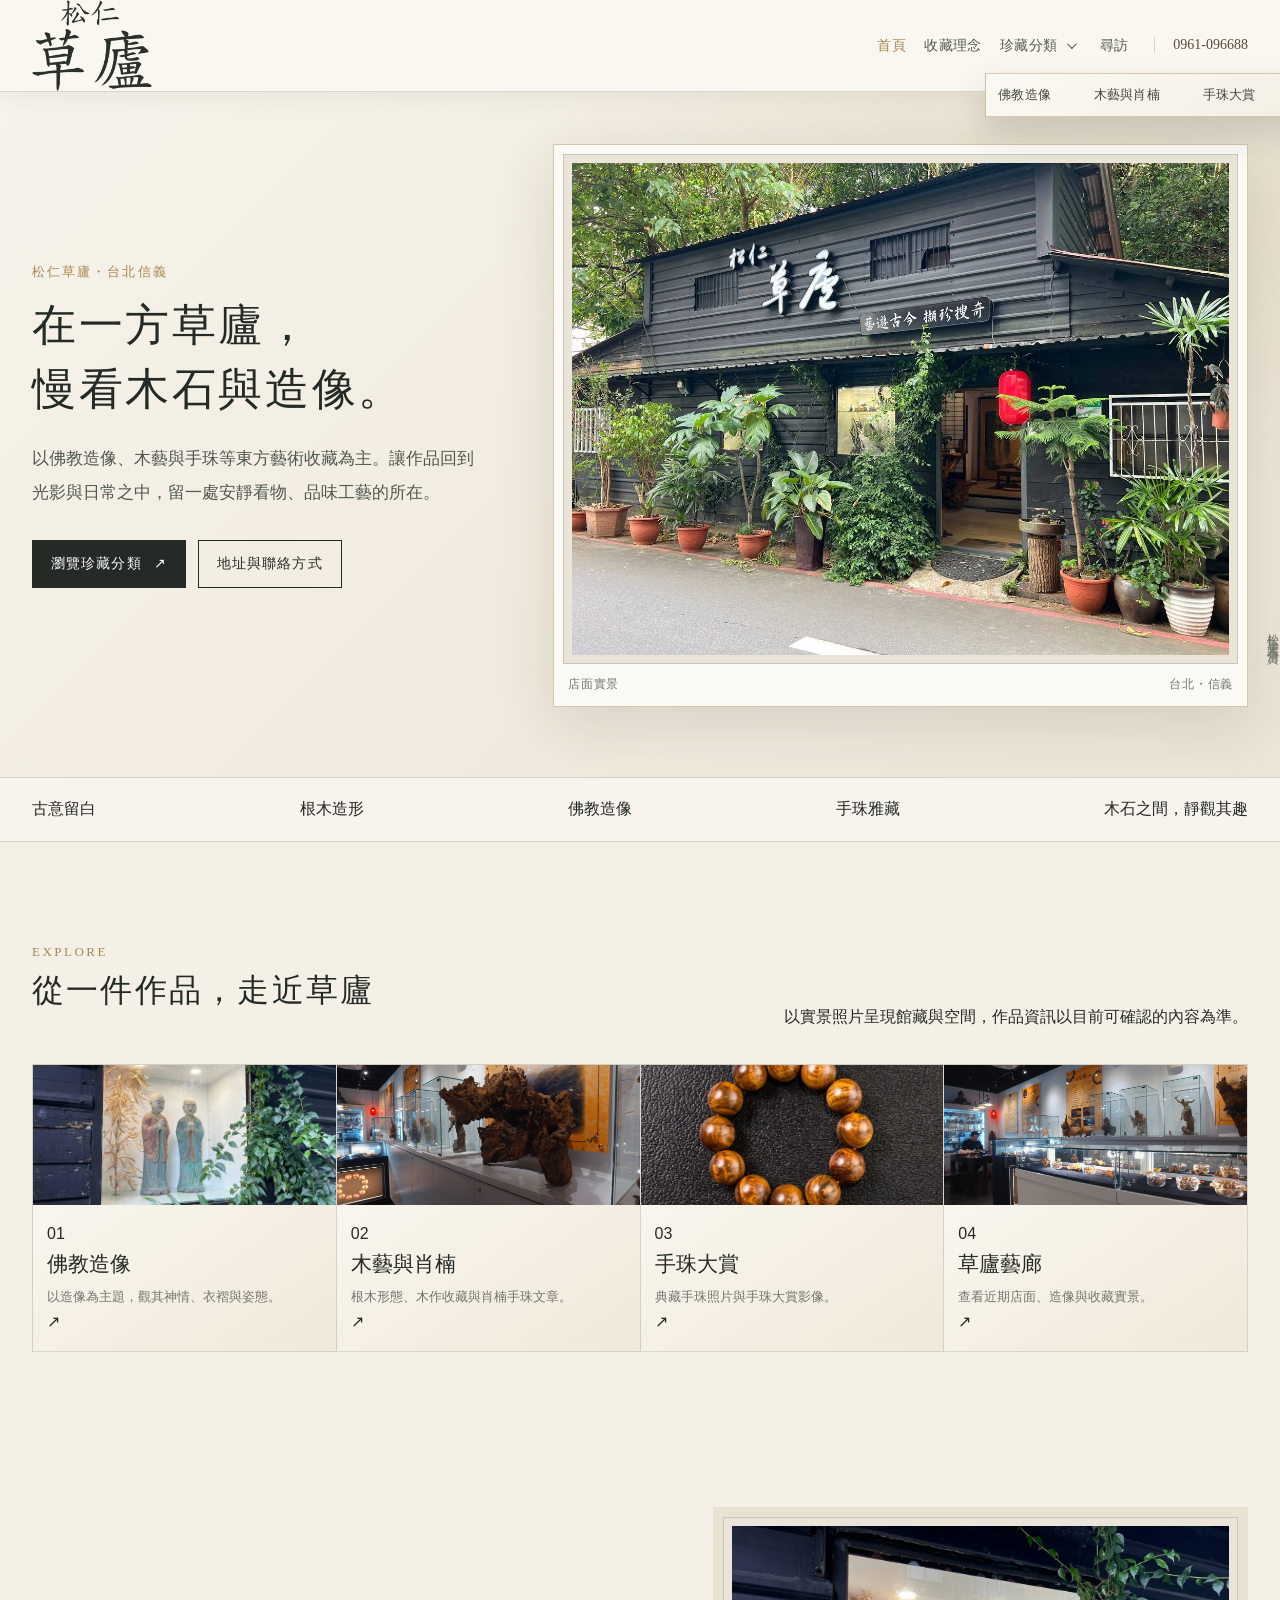
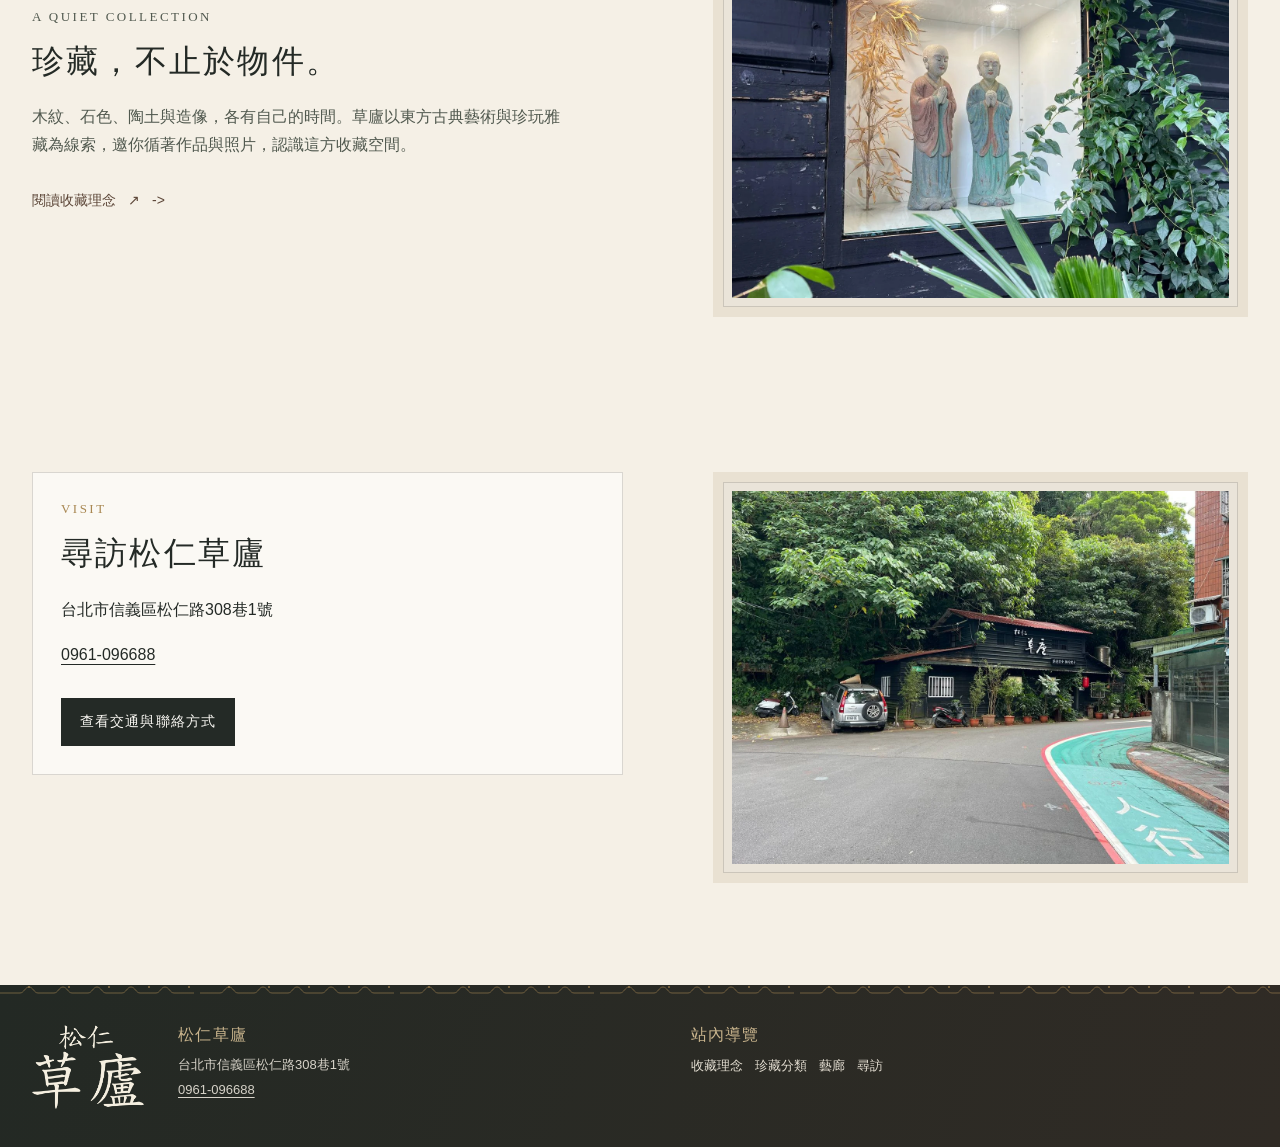
==== commit 0e6fed26: "W04: expand sculpture and add collection category pages" ====
--- a/index.html
+++ b/index.html
@@ -1,8 +1,6 @@
-<!DOCTYPE html>
-<!DOCTYPE html>
-
-<html lang="zh-Hant"><head><meta charset="utf-8"/><meta content="width=device-width, initial-scale=1" name="viewport"/>
-<title>松仁草廬｜東方古典藝術・珍玩雅藏</title><meta content="松仁草廬位於台北信義，收藏佛教造像、木藝、肖楠手珠與東方古典藝術。查看館藏實景、手珠影像與尋訪資訊。" name="description"/><meta content="index,follow,max-image-preview:large" name="robots"/>
-<link href="https://tsaoloo.github.io/" rel="canonical"/><link href="/favicon.ico" rel="icon" type="image/x-icon"/><link href="/favicon.png" rel="icon" type="image/png"/><link href="/assets/css/site.css?v=20261017-w03" rel="stylesheet"/>
-<meta content="website" property="og:type"/><meta content="zh_TW" property="og:locale"/><meta content="松仁草廬" property="og:site_name"/><meta content="松仁草廬｜東方古典藝術・珍玩雅藏" property="og:title"/><meta content="松仁草廬位於台北信義，收藏佛教造像、木藝、肖楠手珠與東方古典藝術。查看館藏實景、手珠影像與尋訪資訊。" property="og:description"/><meta content="https://tsaoloo.github.io/" property="og:url"/><meta content="https://tsaoloo.github.io/assets/images/shop-front-sign.webp" property="og:image"/><meta content="summary_large_image" name="twitter:card"/><meta content="松仁草廬｜東方古典藝術・珍玩雅藏" name="twitter:title"/><meta content="松仁草廬位於台北信義，收藏佛教造像、木藝、肖楠手珠與東方古典藝術。查看館藏實景、手珠影像與尋訪資訊。" name="twitter:description"/><meta content="https://tsaoloo.github.io/assets/images/shop-front-sign.webp" name="twitter:image"/><script type="application/ld+json">{"@context":"https://schema.org","@graph":[{"@type":"Organization","@id":"https://tsaoloo.github.io/#organization","name":"松仁草廬","url":"https://tsaoloo.github.io/","logo":"https://tsaoloo.github.io/assets/brand/logo-primary.png","telephone":"0961-096688","address":{"@type":"PostalAddress","streetAddress":"松仁路308巷1號","addressLocality":"信義區","addressRegion":"台北市","addressCountry":"TW"}},{"@type":"Store","@id":"https://tsaoloo.github.io/#store","name":"松仁草廬","url":"https://tsaoloo.github.io/","telephone":"0961-096688","address":{"@type":"PostalAddress","streetAddress":"松仁路308巷1號","addressLocality":"信義區","addressRegion":"台北市","addressCountry":"TW"}},{"@type":"WebSite","@id":"https://tsaoloo.github.io/#website","name":"松仁草廬","url":"https://tsaoloo.github.io/","inLanguage":"zh-Hant"}]}</script>
-</head><body><a class="skip-link" href="#main">跳至主要內容</a><header class="site-header"><div class="wrap header-inner"><a aria-label="松仁草廬首頁" class="brand" href="/"><img alt="松仁草廬標誌" height="620" src="/assets/brand/logo-primary.png" width="822"/></a><button aria-controls="main-nav" aria-expanded="false" class="menu-toggle" type="button"><span aria-hidden="true" class="menu-mark"><span></span><span></span></span><span>選單</span></button><nav aria-label="主要導覽" class="site-nav" id="main-nav"><ul><li><a aria-current="page" href="/">首頁</a></li><li><a href="/about/">收藏理念</a></li><li><a href="/collections/">珍藏分類</a></li><li><a href="/sculpture/">佛教造像</a></li><li><a href="/wood-art/">木藝手珠</a></li><li><a href="/bead-awards/">手珠大賞</a></li><li><a href="/bead-contest/">賽況</a></li><li><a href="/gallery/">藝廊</a></li><li><a href="/visit/">尋訪</a></li></ul></nav><a aria-label="致電松仁草廬 0961-096688" class="header-phone" href="tel:+886961096688">0961-096688</a></div></header><main class="page-main page-main--home" id="main"><section class="home-hero"><div class="wrap hero-grid"><div class="hero-copy"><p class="eyebrow">松仁草廬・台北信義</p><h1 class="hero-title">在一方草廬，<br/>慢看木石與造像。</h1><p class="lead">以佛教造像、木藝與手珠等東方藝術收藏為主。讓作品回到光影與日常之中，留一處安靜看物、品味工藝的所在。</p><div class="hero-links"><a class="button-link" href="/collections/">瀏覽珍藏分類 <span aria-hidden="true">&nearrow;</span></a><a class="button-link button-link--quiet" href="/visit/">地址與聯絡方式</a></div></div><figure class="hero-photo"><button aria-label="放大查看：店面實景・台北信義" class="media-trigger" data-alt="松仁草廬店面與木質招牌" data-caption="店面實景・台北信義" data-full="/assets/images/shop-front-sign.webp" type="button"><img alt="松仁草廬店面與木質招牌" decoding="async" fetchpriority="high" height="960" loading="eager" src="/assets/images/shop-front-sign.webp" width="1280"/></button><figcaption><span>店面實景</span><span>台北・信義</span></figcaption><span class="hero-side-note">松仁草廬・木石清賞</span></figure></div></section><section class="intro-strip"><div class="wrap intro-strip-inner"><span>古意留白</span><span>根木造形</span><span>佛教造像</span><span>手珠雅藏</span><span>木石之間，靜觀其趣</span></div></section><section class="section"><div class="wrap"><div class="section-topline"><div><p class="section-kicker">EXPLORE</p><h2 class="section-heading">從一件作品，走近草廬</h2></div><p>以實景照片呈現館藏與空間，作品資訊以目前可確認的內容為準。</p></div><div class="category-grid"><a class="category-link" href="/sculpture/"><span class="category-thumb"><img alt="窗前成對造像" decoding="async" height="960" loading="lazy" src="/assets/images/paired-figures-window.webp" width="1280"/></span><span class="card-number">01</span><h3>佛教造像</h3><p>以造像為主題，觀其神情、衣褶與姿態。</p><span aria-hidden="true" class="card-arrow">&nearrow;</span></a><a class="category-link" href="/wood-art/"><span class="category-thumb"><img alt="根木雕塑收藏" decoding="async" height="1350" loading="lazy" src="/assets/images/archive-root-sculpture.webp" width="2400"/></span><span class="card-number">02</span><h3>木藝與肖楠</h3><p>根木形態、木作收藏與肖楠手珠文章。</p><span aria-hidden="true" class="card-arrow">&nearrow;</span></a><a class="category-link" href="/bead-awards/"><span class="category-thumb"><img alt="手珠作品影像" decoding="async" height="533" loading="lazy" src="/assets/images/bead-award-04.webp" width="800"/></span><span class="card-number">03</span><h3>手珠大賞</h3><p>典藏手珠照片與手珠大賞影像。</p><span aria-hidden="true" class="card-arrow">&nearrow;</span></a><a class="category-link" href="/gallery/"><span class="category-thumb"><img alt="收藏展示空間" decoding="async" height="1350" loading="lazy" src="/assets/images/archive-interior-wide.webp" width="2400"/></span><span class="card-number">04</span><h3>草廬藝廊</h3><p>查看近期店面、造像與收藏實景。</p><span aria-hidden="true" class="card-arrow">&nearrow;</span></a></div></div></section><section class="section section--compact"><div class="wrap split-feature"><div class="feature-copy"><p class="section-kicker">A QUIET COLLECTION</p><h2 class="section-heading">珍藏，不止於物件。</h2><p>木紋、石色、陶土與造像，各有自己的時間。草廬以東方古典藝術與珍玩雅藏為線索，邀你循著作品與照片，認識這方收藏空間。</p><a class="text-link" href="/about/">閱讀收藏理念 <span aria-hidden="true">&nearrow;</span></a></div><figure class="feature-media"><button aria-label="放大查看：造像與窗光" class="media-trigger" data-alt="窗前成對佛教造像與植物" data-caption="造像與窗光" data-full="/assets/images/paired-figures-window.webp" type="button"><img alt="窗前成對佛教造像與植物" decoding="async" height="960" loading="lazy" src="/assets/images/paired-figures-window.webp" width="1280"/></button></figure></div></section><section class="section"><div class="wrap visit-panel"><div class="visit-card"><p class="section-kicker">VISIT</p><h2 class="section-heading">尋訪松仁草廬</h2><p>台北市信義區松仁路308巷1號</p><p><a href="tel:+886961096688">0961-096688</a></p><a class="button-link" href="/visit/">查看交通與聯絡方式</a></div><figure class="feature-media"><button aria-label="放大查看：街區實景" class="media-trigger" data-alt="台北信義街道與松仁草廬所在街區" data-caption="街區實景" data-full="/assets/images/shop-approach.webp" type="button"><img alt="台北信義街道與松仁草廬所在街區" decoding="async" height="960" loading="lazy" src="/assets/images/shop-approach.webp" width="1280"/></button></figure></div></section></main><footer class="site-footer"><div class="wrap"><div class="footer-main"><div class="footer-brand"><a aria-label="松仁草廬首頁" class="footer-logo" href="/"><img alt="松仁草廬標誌" height="620" src="/assets/brand/logo-white.png" width="822"/></a></div><div><h2 class="footer-title">松仁草廬</h2><p>台北市信義區松仁路308巷1號<br/><a href="tel:+886961096688">0961-096688</a></p></div><div><h2 class="footer-title">站內導覽</h2><nav aria-label="頁尾導覽" class="footer-links"><a href="/about/">收藏理念</a><a href="/collections/">珍藏分類</a><a href="/gallery/">藝廊</a><a href="/visit/">尋訪</a></nav></div></div></div></footer><dialog aria-label="藏品照片放大檢視" class="lightbox" id="lightbox"><figure class="lightbox-inner"><button aria-label="關閉圖片" class="lightbox-close" type="button">關閉</button><img alt=""/><figcaption></figcaption></figure></dialog><script defer="" src="/assets/js/site.js"></script></body></html>+<!DOCTYPE html>
+<html lang="zh-Hant"><head><meta charset="utf-8"/><meta content="width=device-width, initial-scale=1" name="viewport"/>
+<title>松仁草廬｜東方古典藝術・珍玩雅藏</title><meta content="松仁草廬位於台北信義，收藏佛教造像、木藝、肖楠手珠與東方古典藝術。查看館藏實景、手珠影像與尋訪資訊。" name="description"/><meta content="index,follow,max-image-preview:large" name="robots"/>
+<link href="https://tsaoloo.github.io/" rel="canonical"/><link href="/favicon.ico" rel="icon" type="image/x-icon"/><link href="/favicon.png" rel="icon" type="image/png"/><link href="/assets/css/site.css?v=20261017-w04" rel="stylesheet"/>
+<meta content="website" property="og:type"/><meta content="zh_TW" property="og:locale"/><meta content="松仁草廬" property="og:site_name"/><meta content="松仁草廬｜東方古典藝術・珍玩雅藏" property="og:title"/><meta content="松仁草廬位於台北信義，收藏佛教造像、木藝、肖楠手珠與東方古典藝術。查看館藏實景、手珠影像與尋訪資訊。" property="og:description"/><meta content="https://tsaoloo.github.io/" property="og:url"/><meta content="https://tsaoloo.github.io/assets/images/shop-front-sign.webp" property="og:image"/><meta content="summary_large_image" name="twitter:card"/><meta content="松仁草廬｜東方古典藝術・珍玩雅藏" name="twitter:title"/><meta content="松仁草廬位於台北信義，收藏佛教造像、木藝、肖楠手珠與東方古典藝術。查看館藏實景、手珠影像與尋訪資訊。" name="twitter:description"/><meta content="https://tsaoloo.github.io/assets/images/shop-front-sign.webp" name="twitter:image"/><script type="application/ld+json">{"@context":"https://schema.org","@graph":[{"@type":"Organization","@id":"https://tsaoloo.github.io/#organization","name":"松仁草廬","url":"https://tsaoloo.github.io/","logo":"https://tsaoloo.github.io/assets/brand/logo-primary.png","telephone":"0961-096688","address":{"@type":"PostalAddress","streetAddress":"松仁路308巷1號","addressLocality":"信義區","addressRegion":"台北市","addressCountry":"TW"}},{"@type":"Store","@id":"https://tsaoloo.github.io/#store","name":"松仁草廬","url":"https://tsaoloo.github.io/","telephone":"0961-096688","address":{"@type":"PostalAddress","streetAddress":"松仁路308巷1號","addressLocality":"信義區","addressRegion":"台北市","addressCountry":"TW"}},{"@type":"WebSite","@id":"https://tsaoloo.github.io/#website","name":"松仁草廬","url":"https://tsaoloo.github.io/","inLanguage":"zh-Hant"}]}</script>
+</head><body><a class="skip-link" href="#main">跳至主要內容</a><header class="site-header"><div class="wrap header-inner"><a aria-label="松仁草廬首頁" class="brand" href="/"><img alt="松仁草廬標誌" height="620" src="/assets/brand/logo-primary.png" width="822"/></a><button aria-controls="main-nav" aria-expanded="false" class="menu-toggle" type="button"><span aria-hidden="true" class="menu-mark"><span></span><span></span></span><span>選單</span></button><nav aria-label="主要導覽" class="site-nav" id="main-nav"><ul><li><a aria-current="page" href="/">首頁</a></li><li><a href="/about/">收藏理念</a></li><li class="nav-item--submenu"><a href="/collections/">珍藏分類</a><button aria-controls="collection-submenu" aria-expanded="false" aria-label="展開珍藏分類子選單" class="submenu-toggle" type="button"><span aria-hidden="true"></span></button><ul class="nav-submenu" id="collection-submenu"><li><a href="/sculpture/">佛教造像</a></li><li><a href="/wood-art/">木藝與肖楠</a></li><li><a href="/bead-awards/">手珠大賞</a></li><li><a href="/bead-contest/">手珠賽況</a></li><li><a href="/collections/figures/">人物造像</a></li><li><a href="/artists/">名家淺說</a></li><li><a href="/gallery/">藝廊與空間</a></li></ul></li><li><a href="/visit/">尋訪</a></li></ul></nav><a aria-label="致電松仁草廬 0961-096688" class="header-phone" href="tel:+886961096688">0961-096688</a></div></header><main class="page-main page-main--home" id="main"><section class="home-hero"><div class="wrap hero-grid"><div class="hero-copy"><p class="eyebrow">松仁草廬・台北信義</p><h1 class="hero-title">在一方草廬，<br/>慢看木石與造像。</h1><p class="lead">以佛教造像、木藝與手珠等東方藝術收藏為主。讓作品回到光影與日常之中，留一處安靜看物、品味工藝的所在。</p><div class="hero-links"><a class="button-link" href="/collections/">瀏覽珍藏分類 <span aria-hidden="true">&nearrow;</span></a><a class="button-link button-link--quiet" href="/visit/">地址與聯絡方式</a></div></div><figure class="hero-photo"><button aria-label="放大查看：店面實景・台北信義" class="media-trigger" data-alt="松仁草廬店面與木質招牌" data-caption="店面實景・台北信義" data-full="/assets/images/shop-front-sign.webp" type="button"><img alt="松仁草廬店面與木質招牌" decoding="async" fetchpriority="high" height="960" loading="eager" src="/assets/images/shop-front-sign.webp" width="1280"/></button><figcaption><span>店面實景</span><span>台北・信義</span></figcaption><span class="hero-side-note">松仁草廬・木石清賞</span></figure></div></section><section class="intro-strip"><div class="wrap intro-strip-inner"><span>古意留白</span><span>根木造形</span><span>佛教造像</span><span>手珠雅藏</span><span>木石之間，靜觀其趣</span></div></section><section class="section"><div class="wrap"><div class="section-topline"><div><p class="section-kicker">EXPLORE</p><h2 class="section-heading">從一件作品，走近草廬</h2></div><p>以實景照片呈現館藏與空間，作品資訊以目前可確認的內容為準。</p></div><div class="category-grid"><a class="category-link" href="/sculpture/"><span class="category-thumb"><img alt="窗前成對造像" decoding="async" height="960" loading="lazy" src="/assets/images/paired-figures-window.webp" width="1280"/></span><span class="card-number">01</span><h3>佛教造像</h3><p>以造像為主題，觀其神情、衣褶與姿態。</p><span aria-hidden="true" class="card-arrow">&nearrow;</span></a><a class="category-link" href="/wood-art/"><span class="category-thumb"><img alt="根木雕塑收藏" decoding="async" height="1350" loading="lazy" src="/assets/images/archive-root-sculpture.webp" width="2400"/></span><span class="card-number">02</span><h3>木藝與肖楠</h3><p>根木形態、木作收藏與肖楠手珠文章。</p><span aria-hidden="true" class="card-arrow">&nearrow;</span></a><a class="category-link" href="/bead-awards/"><span class="category-thumb"><img alt="手珠作品影像" decoding="async" height="533" loading="lazy" src="/assets/images/bead-award-04.webp" width="800"/></span><span class="card-number">03</span><h3>手珠大賞</h3><p>典藏手珠照片與手珠大賞影像。</p><span aria-hidden="true" class="card-arrow">&nearrow;</span></a><a class="category-link" href="/gallery/"><span class="category-thumb"><img alt="收藏展示空間" decoding="async" height="1350" loading="lazy" src="/assets/images/archive-interior-wide.webp" width="2400"/></span><span class="card-number">04</span><h3>草廬藝廊</h3><p>查看近期店面、造像與收藏實景。</p><span aria-hidden="true" class="card-arrow">&nearrow;</span></a></div></div></section><section class="section section--compact"><div class="wrap split-feature"><div class="feature-copy"><p class="section-kicker">A QUIET COLLECTION</p><h2 class="section-heading">珍藏，不止於物件。</h2><p>木紋、石色、陶土與造像，各有自己的時間。草廬以東方古典藝術與珍玩雅藏為線索，邀你循著作品與照片，認識這方收藏空間。</p><a class="text-link" href="/about/">閱讀收藏理念 <span aria-hidden="true">&nearrow;</span></a></div><figure class="feature-media"><button aria-label="放大查看：造像與窗光" class="media-trigger" data-alt="窗前成對佛教造像與植物" data-caption="造像與窗光" data-full="/assets/images/paired-figures-window.webp" type="button"><img alt="窗前成對佛教造像與植物" decoding="async" height="960" loading="lazy" src="/assets/images/paired-figures-window.webp" width="1280"/></button></figure></div></section><section class="section"><div class="wrap visit-panel"><div class="visit-card"><p class="section-kicker">VISIT</p><h2 class="section-heading">尋訪松仁草廬</h2><p>台北市信義區松仁路308巷1號</p><p><a href="tel:+886961096688">0961-096688</a></p><a class="button-link" href="/visit/">查看交通與聯絡方式</a></div><figure class="feature-media"><button aria-label="放大查看：街區實景" class="media-trigger" data-alt="台北信義街道與松仁草廬所在街區" data-caption="街區實景" data-full="/assets/images/shop-approach.webp" type="button"><img alt="台北信義街道與松仁草廬所在街區" decoding="async" height="960" loading="lazy" src="/assets/images/shop-approach.webp" width="1280"/></button></figure></div></section></main><footer class="site-footer"><div class="wrap"><div class="footer-main"><div class="footer-brand"><a aria-label="松仁草廬首頁" class="footer-logo" href="/"><img alt="松仁草廬標誌" height="620" src="/assets/brand/logo-white.png" width="822"/></a></div><div><h2 class="footer-title">松仁草廬</h2><p>台北市信義區松仁路308巷1號<br/><a href="tel:+886961096688">0961-096688</a></p></div><div><h2 class="footer-title">站內導覽</h2><nav aria-label="頁尾導覽" class="footer-links"><a href="/about/">收藏理念</a><a href="/collections/">珍藏分類</a><a href="/gallery/">藝廊</a><a href="/visit/">尋訪</a></nav></div></div></div></footer><dialog aria-label="藏品照片放大檢視" class="lightbox" id="lightbox"><figure class="lightbox-inner"><button aria-label="關閉圖片" class="lightbox-close" type="button">關閉</button><img alt=""/><figcaption></figcaption></figure></dialog><script defer="" src="/assets/js/site.js?v=20261017-w04"></script></body></html>
--- a/assets/css/site.css
+++ b/assets/css/site.css
@@ -1,96 +1,125 @@
-@charset "UTF-8";
-:root{color-scheme:light;--paper:#f4f0e6;--bright:#fbf9f4;--deep:#e9e1d2;--ink:#262c27;--soft:#52574e;--muted:#76776e;--wood:#684b35;--jade:#405348;--copper:#9a754a;--line:rgba(50,54,47,.18);--serif:"Noto Serif TC","Songti TC","PMingLiU","MingLiU",serif;--sans:"Noto Sans TC","Microsoft JhengHei","PingFang TC",sans-serif;--content:1240px}
-*{box-sizing:border-box}html{scroll-behavior:smooth;background:var(--paper)}body{margin:0;color:var(--ink);background:var(--paper);font:16px/1.8 var(--sans)}img{max-width:100%}a{color:inherit;text-decoration-thickness:1px;text-underline-offset:.22em}a:hover{color:var(--wood)}button{font:inherit;-webkit-tap-highlight-color:transparent}a:focus-visible,button:focus-visible{outline:3px solid #a77f4c;outline-offset:4px}::selection{background:#d8c6a8;color:var(--ink)}
-.skip-link{position:fixed;z-index:1000;top:8px;left:8px;padding:.65rem 1rem;color:#fff;background:var(--ink);transform:translateY(-150%)}.skip-link:focus{transform:translateY(0)}.wrap{width:min(calc(100% - 64px),var(--content));margin-inline:auto}
-.site-header{position:relative;z-index:20;background:rgba(251,249,244,.96);border-bottom:1px solid var(--line)}.header-inner{min-height:100px;display:flex;align-items:center;gap:26px}.brand{flex:0 0 auto;display:inline-flex;align-items:center;width:120px}.brand img{display:block;width:100%;height:auto}.site-nav{margin-left:auto}.site-nav ul{display:flex;align-items:center;justify-content:flex-end;gap:clamp(12px,1.45vw,22px);margin:0;padding:0;list-style:none}.site-nav a{display:inline-block;color:var(--soft);font-size:14px;white-space:nowrap;text-decoration:none;letter-spacing:.03em}.site-nav a:hover,.site-nav a[aria-current=page]{color:var(--copper)}.header-phone{flex:0 0 auto;padding-left:18px;border-left:1px solid var(--line);font:14px var(--serif);white-space:nowrap;text-decoration:none}.menu-toggle{display:none;align-items:center;justify-content:center;gap:8px;margin-left:auto;padding:9px 12px;border:1px solid var(--line);background:transparent;color:var(--ink);cursor:pointer}.menu-mark{width:18px;display:grid;gap:4px}.menu-mark span{display:block;height:1px;background:currentColor}
-main{overflow:clip}.home-hero{padding:clamp(40px,6vw,82px) 0 70px}.hero-grid{display:grid;grid-template-columns:minmax(280px,.78fr) minmax(0,1.22fr);align-items:center;gap:clamp(34px,6vw,86px)}.eyebrow,.section-kicker,.page-kicker{margin:0 0 12px;color:var(--copper);font:13px var(--serif);letter-spacing:.16em}.hero-title,.page-title{margin:0;max-width:13em;font:500 clamp(34px,3.4vw,48px)/1.48 var(--serif);letter-spacing:.06em}.hero-copy .lead{max-width:34em;margin:20px 0 0;color:var(--soft);font-size:17px;line-height:2}.hero-links{display:flex;flex-wrap:wrap;gap:12px;margin-top:30px}.button-link{display:inline-flex;min-height:48px;align-items:center;gap:12px;padding:10px 18px;border:1px solid var(--ink);background:var(--ink);color:var(--bright);font-size:14px;letter-spacing:.08em;text-decoration:none;transition:background-color .25s,color .25s,border-color .25s}.button-link:hover{border-color:var(--wood);background:var(--wood);color:#fff}.button-link--quiet{background:transparent;color:var(--ink)}.button-link--quiet:hover{color:#fff}.hero-photo{position:relative;margin:0;padding:9px;border:1px solid var(--line);background:var(--bright)}.hero-photo img{display:block;width:100%;height:auto}.hero-photo figcaption{display:flex;justify-content:space-between;gap:14px;padding:10px 5px 1px;color:var(--muted);font-size:12px;letter-spacing:.06em}.hero-side-note{position:absolute;right:-34px;bottom:60px;writing-mode:vertical-rl;color:var(--muted);font:12px var(--serif);letter-spacing:.2em}
-.intro-strip{border-block:1px solid var(--line);background:rgba(255,255,255,.28)}.intro-strip-inner{display:flex;align-items:center;justify-content:space-between;gap:24px;padding-block:17px}.intro-strip p{margin:0;color:var(--soft);font-size:14px}.intro-strip a{color:var(--wood);white-space:nowrap;font-size:14px}
-.section{padding:clamp(64px,8vw,112px) 0}.section--compact{padding-block:52px}.section--paper{background:var(--bright)}.section--deep{background:#2d342e;color:var(--bright)}.section--deep .section-kicker,.section--deep .muted{color:#c1aa82}.section-heading{margin:0 0 16px;font:500 clamp(27px,2.5vw,36px)/1.55 var(--serif);letter-spacing:.05em}.section-lead{max-width:48em;margin:0;color:var(--soft)}.section--deep .section-lead{color:#e3dfd5}.section-topline{display:flex;align-items:flex-end;justify-content:space-between;gap:28px;margin-bottom:32px}.section-topline>*{margin-block:0}.chapter{display:inline-block;margin-right:14px;color:var(--copper);font:.62em var(--serif);letter-spacing:.12em;vertical-align:.12em}.split-feature{display:grid;grid-template-columns:minmax(0,1.05fr) minmax(280px,.95fr);align-items:center;gap:clamp(34px,7vw,96px)}.split-feature--reverse .feature-media{order:2}.feature-media{margin:0;padding:10px;background:var(--deep)}.feature-media img{display:block;width:100%;height:auto}.feature-copy{max-width:530px}.feature-copy p{color:var(--soft)}.feature-copy .text-link{display:inline-flex;gap:12px;margin-top:12px;color:var(--wood);font-size:14px;text-decoration:none}.feature-copy .text-link:after{content:"->"}.section--deep .feature-copy p{color:#e3dfd5}.section--deep .text-link{color:#dfc79e}
-.category-grid{display:grid;grid-template-columns:repeat(4,minmax(0,1fr));border-top:1px solid var(--line);border-left:1px solid var(--line)}.category-link{min-height:190px;display:flex;flex-direction:column;justify-content:space-between;padding:22px;border-right:1px solid var(--line);border-bottom:1px solid var(--line);text-decoration:none;background:rgba(255,255,255,.18);transition:background-color .25s}.category-link:hover{background:rgba(255,255,255,.58)}.category-number{color:var(--copper);font:14px var(--serif);letter-spacing:.12em}.category-link h3{margin:16px 0 5px;font:500 21px/1.5 var(--serif)}.category-link p{margin:0;color:var(--muted);font-size:13px;line-height:1.75}.category-arrow{align-self:flex-end;color:var(--wood);font-size:18px}
-.page-hero{padding:clamp(48px,6vw,80px) 0 40px;background:var(--bright);border-bottom:1px solid var(--line)}.breadcrumbs{margin-bottom:26px;color:var(--muted);font-size:12px}.breadcrumbs ol{display:flex;flex-wrap:wrap;gap:9px;margin:0;padding:0;list-style:none}.breadcrumbs li+li:before{content:"/";margin-right:9px;color:#aaa394}.breadcrumbs a{text-decoration:none}.page-heading-row{display:grid;grid-template-columns:minmax(0,1fr) minmax(210px,.55fr);align-items:end;gap:35px}.page-intro{max-width:44em;margin:16px 0 0;color:var(--soft)}.page-side-note{margin:0;justify-self:end;color:var(--muted);font:14px var(--serif);writing-mode:vertical-rl;letter-spacing:.14em}.page-body{padding-block:clamp(52px,7vw,92px)}.prose{max-width:850px}.prose p{margin:0 0 1.35em;color:var(--soft);line-height:2.15}.prose p:last-child{margin-bottom:0}.prose h2{margin:2.4em 0 .75em;font:500 27px/1.55 var(--serif)}.prose h3{margin:2em 0 .65em;font:500 21px var(--serif)}.prose blockquote{margin:32px 0;padding:12px 0 12px 24px;border-left:2px solid var(--copper);color:var(--wood);font:21px/1.8 var(--serif)}.original-note{margin:0 0 28px;padding:15px 18px;border-left:2px solid var(--copper);color:var(--muted);background:rgba(255,255,255,.35);font-size:13px;line-height:1.9}.article-section{padding:30px 0;border-top:1px solid var(--line)}.article-section:first-child{border-top:0;padding-top:0}.article-section h2,.article-section h3{margin-top:0}.article-section .section-kicker{margin-bottom:8px}.item-list{margin:14px 0 0;padding-left:1.2em;color:var(--soft)}.item-list li{margin:.55em 0}
-.photo-grid{display:grid;grid-template-columns:repeat(3,minmax(0,1fr));gap:22px}.photo-grid--four{grid-template-columns:repeat(4,minmax(0,1fr));gap:16px}.photo-card{min-width:0;margin:0}.media-trigger{display:block;width:100%;padding:8px;border:1px solid var(--line);background:#eae4d9;cursor:zoom-in}.media-trigger img{display:block;width:100%;height:auto}.photo-grid .media-trigger img{aspect-ratio:1.18;object-fit:contain}.photo-grid--four .media-trigger img{aspect-ratio:1;object-fit:contain}.photo-card figcaption{padding:10px 3px 0;color:var(--muted);font-size:13px;line-height:1.6}.photo-card figcaption strong{display:block;color:var(--soft);font-weight:500}.photo-card figcaption span{display:block;margin-top:2px;font-size:11px;letter-spacing:.06em}.gallery-intro{display:flex;align-items:end;justify-content:space-between;gap:30px;margin-bottom:30px}.gallery-intro p{max-width:44em;margin:0;color:var(--soft)}.gallery-group{margin-top:64px}.gallery-group h2{margin:0 0 10px;font:500 26px var(--serif)}.gallery-group>p{max-width:54em;margin:0 0 25px;color:var(--muted);font-size:14px}
-.visit-panel{display:grid;grid-template-columns:minmax(0,1.05fr) minmax(280px,.95fr);gap:clamp(34px,7vw,90px);align-items:start}.address-card{padding:28px;border:1px solid var(--line);background:var(--bright)}.address-card dl{display:grid;grid-template-columns:100px 1fr;row-gap:18px;margin:0}.address-card dt{color:var(--muted);font-size:13px}.address-card dd{margin:0;color:var(--ink)}.address-card dd a{color:var(--wood)}.map-link{display:inline-flex;margin-top:28px;padding-bottom:4px;border-bottom:1px solid var(--copper);color:var(--wood);text-decoration:none}.faq-list{margin-top:54px;border-top:1px solid var(--line)}.faq-item{padding:20px 0;border-bottom:1px solid var(--line)}.faq-item h3{margin:0 0 5px;font:500 18px var(--serif)}.faq-item p{margin:0;color:var(--soft)}
-.dark-callout{padding:clamp(32px,5vw,64px);color:var(--bright);background:var(--ink)}.callout-grid{display:grid;grid-template-columns:180px 1fr auto;gap:28px;align-items:center}.callout-logo{width:160px}.callout-logo img{display:block;width:100%;height:auto}.dark-callout h2{margin:0 0 10px;font:500 27px var(--serif)}.dark-callout p{margin:0;color:#ded9cd}.dark-callout .button-link{border-color:#c7b18b;background:transparent;color:#f6f0e4;white-space:nowrap}.dark-callout .button-link:hover{background:var(--wood)}.site-footer{padding:46px 0 24px;color:#e7e0d4;background:#232924}.footer-main{display:grid;grid-template-columns:170px 1fr 1fr;gap:45px;align-items:start;padding-bottom:34px}.footer-logo{display:block;width:150px}.footer-logo img{display:block;width:100%;height:auto}.footer-title{margin:0 0 10px;color:#c9b48d;font:500 16px var(--serif);letter-spacing:.08em}.footer-main p{margin:0;color:#d7d3c9;font-size:13px;line-height:1.9}.footer-links{display:flex;flex-wrap:wrap;gap:8px 16px;margin-top:12px}.footer-links a{color:#e5dfd3;font-size:13px;text-decoration:none}.footer-bottom{display:flex;justify-content:space-between;gap:20px;padding-top:16px;border-top:1px solid rgba(255,255,255,.15);color:#aaa99f;font-size:11px}
-.lightbox{width:min(94vw,1120px);max-width:none;max-height:94vh;padding:18px;border:1px solid rgba(255,255,255,.25);background:#1e211e;color:#f7f2e8;box-shadow:0 24px 80px rgba(0,0,0,.5)}.lightbox::backdrop{background:rgba(17,19,17,.88)}.lightbox-inner{position:relative;display:grid;justify-items:center;gap:10px}.lightbox img{display:block;max-width:100%;max-height:78vh;width:auto;height:auto;object-fit:contain}.lightbox figcaption{margin:0;color:#ded9cf;font-size:13px;text-align:center}.lightbox-close{position:absolute;top:0;right:0;min-width:42px;min-height:42px;border:1px solid rgba(255,255,255,.45);background:rgba(20,22,20,.9);color:#fff;cursor:pointer}.lightbox-close:hover{background:var(--wood)}.not-found{min-height:50vh;display:grid;align-content:center;padding-block:80px}.not-found .page-title{max-width:18em}.not-found p{max-width:42em;color:var(--soft)}.muted{color:var(--muted)}.text-rule{width:54px;height:1px;margin:20px 0;background:var(--copper)}.disclaimer{max-width:64em;margin:26px 0 0;color:var(--muted);font-size:12px;line-height:1.9}
-@media(max-width:1100px){.wrap{width:min(calc(100% - 48px),var(--content))}.header-inner{gap:18px}.brand{width:112px}.site-nav ul{gap:12px}.site-nav a{font-size:13px}.header-phone{padding-left:12px;font-size:13px}.photo-grid--four{grid-template-columns:repeat(3,minmax(0,1fr))}}
-@media(max-width:940px){.header-inner{min-height:88px;flex-wrap:wrap;gap:12px;padding-block:8px}.brand{width:104px}.header-phone{margin-left:auto;border-left:0;padding-left:0}.menu-toggle{display:inline-flex}.site-nav{flex:0 0 100%;order:4;margin:0}.site-nav ul{justify-content:flex-start;flex-wrap:wrap;gap:4px 18px;padding-block:6px 10px}.js-ready .site-nav{display:none}.js-ready .site-nav.is-open{display:block}.hero-grid{grid-template-columns:minmax(0,.84fr) minmax(0,1.16fr);gap:30px}.category-grid{grid-template-columns:repeat(2,minmax(0,1fr))}.photo-grid{grid-template-columns:repeat(2,minmax(0,1fr))}.callout-grid{grid-template-columns:130px 1fr}.callout-grid .button-link{grid-column:2;justify-self:start}}
-@media(max-width:700px){body{font-size:15px}.wrap{width:min(calc(100% - 34px),var(--content))}.header-inner{min-height:78px}.brand{width:96px}.header-phone{font-size:12px}.menu-toggle{padding:7px 9px;font-size:13px}.site-nav ul{gap:6px 16px}.site-nav a{font-size:14px}.home-hero{padding:35px 0 42px}.hero-grid{grid-template-columns:1fr;gap:30px}.hero-copy{max-width:620px}.hero-title,.page-title{font-size:clamp(31px,8.2vw,40px);line-height:1.48}.hero-copy .lead{margin-top:14px;font-size:15px}.hero-links{margin-top:22px}.hero-side-note{right:-17px;bottom:54px;font-size:10px}.hero-photo{padding:6px}.hero-photo figcaption{font-size:10px}.intro-strip-inner{align-items:flex-start;flex-direction:column;gap:4px;padding-block:13px}.section{padding-block:60px}.section--compact{padding-block:40px}.section-topline{display:block;margin-bottom:23px}.section-heading{font-size:27px}.split-feature,.visit-panel{grid-template-columns:1fr;gap:28px}.split-feature--reverse .feature-media{order:0}.feature-copy{max-width:none}.category-link{min-height:166px;padding:16px}.category-link h3{font-size:18px}.category-link p{font-size:12px}.page-hero{padding-block:34px 28px}.breadcrumbs{margin-bottom:18px}.page-heading-row{display:block}.page-side-note{display:none}.page-intro{font-size:14px}.page-body{padding-block:44px 58px}.prose p{line-height:2}.prose h2{font-size:23px}.prose h3{font-size:19px}.photo-grid,.photo-grid--four{grid-template-columns:repeat(2,minmax(0,1fr));gap:12px}.media-trigger{padding:5px}.photo-grid .media-trigger img,.photo-grid--four .media-trigger img{aspect-ratio:1}.photo-card figcaption{font-size:12px}.gallery-intro{display:block}.gallery-intro p{margin-top:10px}.gallery-group{margin-top:45px}.address-card{padding:20px}.address-card dl{grid-template-columns:78px 1fr}.callout-grid{grid-template-columns:1fr;gap:16px}.callout-logo{width:122px}.callout-grid .button-link{grid-column:auto}.dark-callout h2{font-size:23px}.footer-main{grid-template-columns:1fr 1fr;gap:26px 18px}.footer-logo{width:128px}.footer-brand{grid-column:1/-1}.footer-bottom{display:block;line-height:1.9}.footer-bottom span{display:block}.lightbox{padding:10px}.lightbox-close{top:4px;right:4px}}
-@media(prefers-reduced-motion:reduce){html{scroll-behavior:auto}*,*::before,*::after{animation-duration:.01ms!important;animation-iteration-count:1!important;transition-duration:.01ms!important}}
-.prose-grid{display:grid;grid-template-columns:repeat(2,minmax(0,1fr));gap:18px;margin:32px 0 54px}.prose-card{padding:24px;border:1px solid var(--line);background:rgba(251,249,244,.7)}.prose-card h2{margin:0 0 12px;font:500 22px/1.5 var(--serif)}.prose-card p{margin:0 0 10px;color:var(--soft)}.article-long{max-width:850px;margin:66px auto 0}.article-chapter{padding:38px 0;border-top:1px solid var(--line)}.article-chapter h2{font:500 clamp(23px,2.5vw,30px)/1.55 var(--serif);letter-spacing:.04em}.article-chapter p{color:var(--soft)}.faq-list details{padding:20px 0;border-bottom:1px solid var(--line)}.faq-list details summary{font:500 18px var(--serif);cursor:pointer}.faq-list details p{margin:10px 0 0;color:var(--soft)}.visit-card{padding:28px;border:1px solid var(--line);background:var(--bright)}.visit-card .section-heading{margin-bottom:18px}.visit-card .button-link{margin-top:12px}.prose-lead{max-width:760px;margin-bottom:34px}.prose-lead p{font-size:17px;line-height:2.05;color:var(--soft)}
-@media(max-width:700px){.prose-grid{grid-template-columns:1fr;gap:12px;margin-block:25px 40px}.prose-card{padding:20px}.article-long{margin-top:44px}.article-chapter{padding:28px 0}.visit-card{padding:20px}.faq-list details{padding:16px 0}.faq-list details summary{font-size:16px}}
-/* W02: compact, consistent single-column contact and navigation footer. */
-.site-footer{padding:30px 0 16px;color:#e7e0d4;background:#232924}
-.footer-main{grid-template-columns:118px minmax(0,1fr) minmax(0,1.15fr);gap:28px;align-items:start;padding-bottom:22px}
-.footer-logo{width:112px}
-.footer-title{margin-bottom:7px}
-.footer-links{gap:7px 12px;margin-top:8px}
-.footer-bottom{gap:16px;padding-top:12px}
-@media(max-width:940px){.footer-main{grid-template-columns:118px minmax(0,1fr) minmax(0,1fr);gap:24px}}
-@media(max-width:700px){.footer-main{grid-template-columns:92px minmax(0,1fr);gap:18px 14px;padding-bottom:18px}.footer-brand{grid-column:auto}.footer-logo{width:88px}.footer-main>div:nth-child(3){grid-column:1/-1}.footer-title{font-size:15px;margin-bottom:6px}.footer-links{gap:8px 15px;margin-top:8px}.footer-links a{font-size:12px}.footer-bottom{line-height:1.75}}
-/* W03 — quiet oriental gallery system */
-:root{--paper:#f5f0e6;--bright:#fbf9f4;--ink:#242a26;--soft:#51594f;--muted:#74766e;--wood:#5c4638;--jade:#718577;--copper:#a88751;--line:rgba(61,56,45,.18)}
-html{scrollbar-color:#a88751 #eee8dc;scrollbar-width:thin;scroll-padding-top:108px}::-webkit-scrollbar{width:11px;height:11px}::-webkit-scrollbar-track{background:#eee8dc}::-webkit-scrollbar-thumb{border:3px solid #eee8dc;border-radius:20px;background:#a88751}::-webkit-scrollbar-thumb:hover{background:#718577}
-.site-header{position:sticky;top:0;z-index:80;background:rgba(250,248,241,.93);backdrop-filter:blur(15px);-webkit-backdrop-filter:blur(15px);box-shadow:0 5px 22px rgba(29,35,30,.06)}.header-inner{min-height:84px}.site-nav ul{flex-wrap:nowrap}.site-nav a{letter-spacing:.02em}.header-phone{color:#5c4638}main [id],main h2,main h3{scroll-margin-top:112px}
-.page-main{background:#f5f0e6}.breadcrumbs{width:min(calc(100% - 64px),var(--content));margin:0 auto;padding:14px 0 2px;color:#79776d}.page-hero{position:relative;isolation:isolate;overflow:hidden;padding:34px 0 38px;background:linear-gradient(112deg,#fbf9f4 2%,#f4efe4 60%,#eee6d7 100%);border-bottom:1px solid rgba(76,65,47,.14)}.page-hero:after{position:absolute;z-index:-1;inset:0 0 0 auto;width:min(44%,620px);content:"";opacity:.36;background:url('/assets/brand/lattice-pattern.svg') center/112px repeat;mask-image:linear-gradient(90deg,transparent,#000 35%)}.page-kicker,.section-kicker{letter-spacing:.19em}.page-title{line-height:1.3}.page-intro{max-width:46em;line-height:1.95}.page-heading-row{margin-top:3px}.text-rule{width:72px;height:1px;background:linear-gradient(90deg,var(--copper),transparent);margin:18px 0}
-.page-hero--image .wrap{display:grid;grid-template-columns:minmax(0,1fr) minmax(320px,.88fr);gap:clamp(28px,5vw,72px);align-items:center}.page-hero--image .wrap>.page-kicker{grid-column:1;grid-row:1;margin-bottom:10px}.page-hero--image .page-heading-row{grid-column:1;grid-row:2;display:block}.page-hero--image .page-side-note{display:none}.page-hero--image .page-intro{grid-column:1;grid-row:3;margin-top:15px}.page-hero-art{grid-column:2;grid-row:1/span 3;position:relative;width:100%;height:clamp(230px,26vw,350px);margin:0;padding:7px;border:1px solid rgba(168,135,81,.42);background:#f9f6ef;box-shadow:0 16px 42px rgba(40,38,30,.12)}.page-hero-art:before{position:absolute;inset:12px;z-index:1;pointer-events:none;border:1px solid rgba(245,240,230,.6);content:""}.page-hero-art img{display:block;width:100%;height:100%;object-fit:cover;object-position:center}.page-hero-art figcaption{position:absolute;right:13px;bottom:13px;z-index:2;padding:5px 9px;color:#f7f2e8;background:rgba(35,40,35,.68);font:11px/1.5 var(--serif)}
-.section{position:relative}.section--paper{background:linear-gradient(140deg,#fcfaf5,#f1eadb 82%)}.section-topline{align-items:end}.section-lead{max-width:38em;color:#64675f}.section-heading{letter-spacing:.07em}.section-topline .section-kicker{margin-bottom:6px}
-/* Home */
-.page-main--home .home-hero{padding-top:52px;background:radial-gradient(ellipse at 85% 18%,rgba(168,135,81,.13),transparent 38%),linear-gradient(135deg,#f7f3ea,#ece4d5)}.page-main--home .hero-photo{border-color:rgba(168,135,81,.45);box-shadow:0 18px 55px rgba(39,42,35,.12)}.page-main--home .category-grid{border-color:rgba(77,68,53,.2)}.page-main--home .category-link{min-height:0;justify-content:flex-start;padding:14px;background:linear-gradient(155deg,rgba(255,255,255,.72),rgba(241,235,222,.76));transition:background .3s,transform .3s,box-shadow .3s}.page-main--home .category-link:hover{transform:translateY(-3px);background:#fcfaf5;box-shadow:0 10px 25px rgba(38,42,37,.08)}.category-thumb{display:block;overflow:hidden;height:clamp(100px,11vw,150px);margin:-14px -14px 15px;background:#ded7c9}.category-thumb img{display:block;width:100%;height:100%;object-fit:cover;transition:transform .45s}.category-link:hover .category-thumb img{transform:scale(1.04)}.page-main--home .category-link h3{margin:0 0 5px}
-/* About editorial */
-.about-hero{padding-block:44px 50px;background:radial-gradient(ellipse at 16% 70%,rgba(113,133,119,.13),transparent 38%),linear-gradient(116deg,#fbf9f4 4%,#f3ecdd 68%,#e9dfcc)}.about-hero-grid{display:grid;grid-template-columns:minmax(0,.9fr) minmax(0,1.1fr);gap:clamp(30px,6vw,86px);align-items:center}.about-brandline{margin:0 0 12px;color:#7c6745;font:14px var(--serif);letter-spacing:.14em}.about-hero .page-title{font-size:clamp(40px,4.2vw,60px)}.about-hero .page-intro{font-size:17px}.about-hero-caption{margin:20px 0 0;color:#77766e;font:13px var(--serif);letter-spacing:.1em}.about-hero-photo{position:relative;height:clamp(310px,38vw,510px);margin:0;padding:9px;border:1px solid rgba(168,135,81,.55);background:#faf7ef;box-shadow:0 20px 60px rgba(43,39,30,.15)}.about-hero-photo:before{position:absolute;inset:16px;z-index:1;border:1px solid rgba(246,241,230,.58);pointer-events:none;content:""}.about-hero-photo img{display:block;width:100%;height:100%;object-fit:cover}.about-hero-photo figcaption{position:absolute;right:17px;bottom:17px;padding:6px 10px;color:#f6f0e4;background:rgba(35,42,37,.74);font:12px var(--serif)}.about-opening{background:linear-gradient(110deg,#f8f4eb,#ece3d2)}.about-opening-grid{display:grid;grid-template-columns:.8fr 1.2fr;gap:clamp(30px,7vw,96px);align-items:center}.about-opening-copy{max-width:520px}.about-opening-copy>p:last-child{color:#596057;line-height:2.05}.about-opening-photo{position:relative;margin:0;padding:0 0 18px 18px}.about-opening-photo:before{position:absolute;inset:18px 0 0;border:1px solid rgba(168,135,81,.52);content:""}.about-opening-photo img{position:relative;z-index:1;display:block;width:100%;aspect-ratio:16/9;object-fit:cover}.about-opening-photo figcaption{position:absolute;right:14px;bottom:26px;z-index:2;padding:5px 8px;color:#fff;background:rgba(31,36,32,.68);font-size:11px}.about-topic-grid{display:grid;grid-template-columns:repeat(12,minmax(0,1fr));gap:24px 20px}.about-topic{position:relative;grid-column:span 4;min-width:0;padding:0 0 22px;border-bottom:1px solid rgba(83,73,54,.25)}.about-topic--01{grid-column:span 7}.about-topic--02{grid-column:span 5}.about-topic--06,.about-topic--07{grid-column:span 6}.about-topic-index{position:absolute;top:10px;left:12px;z-index:3;color:#f7f3ea;font:14px var(--serif);letter-spacing:.1em;text-shadow:0 1px 8px #000}.about-topic-index span{font-size:10px;opacity:.78}.about-topic-photo{position:relative;margin:0 0 18px;padding:7px;background:linear-gradient(135deg,#e7decd,#f8f5ed)}.about-topic-photo img{display:block;width:100%;height:clamp(190px,22vw,300px);object-fit:contain;background:linear-gradient(145deg,#2b302b,#4b4036)}.about-topic--01 .about-topic-photo img,.about-topic--02 .about-topic-photo img{height:clamp(260px,31vw,410px)}.about-topic--01 .about-topic-photo img{object-fit:cover}.about-topic--06 .about-topic-photo img,.about-topic--07 .about-topic-photo img{height:clamp(220px,25vw,340px)}.about-topic-photo figcaption{padding:8px 4px 0;color:#79766c;font-size:11px}.about-topic-copy{padding:0 8px}.about-topic-copy .section-kicker{margin-bottom:4px;font-size:10px}.about-topic-copy h3{margin:0 0 10px;font:500 clamp(19px,2vw,25px)/1.5 var(--serif)}.about-topic-copy>p:last-child{margin:0;color:#555a52;line-height:2.05}.about-topics .disclaimer{margin-top:30px}.about-exchange{background:linear-gradient(116deg,#eee7d8,#f7f3e9)}.about-exchange-grid{display:grid;grid-template-columns:1.2fr .8fr;gap:clamp(28px,6vw,88px)}.about-exchange-grid article{padding:0 5px}.about-exchange-grid h2{margin:0 0 16px;font:500 clamp(24px,2.5vw,32px)/1.5 var(--serif)}.about-exchange-grid p:not(.section-kicker){color:#555a52;line-height:2.1}.about-exchange-note{padding:26px 30px!important;border-left:1px solid rgba(168,135,81,.48);background:rgba(255,255,255,.34)}.about-life{overflow:hidden;color:#f5f0e6;background:linear-gradient(112deg,#28312b,#4b4034)}.about-life:after{position:absolute;inset:0 0 0 auto;width:48%;opacity:.1;background:url('/assets/brand/lattice-pattern.svg') repeat;content:""}.about-life-grid{position:relative;z-index:1;display:grid;grid-template-columns:1.05fr .95fr;gap:clamp(30px,6vw,80px);align-items:center}.about-life-copy{max-width:680px}.about-life-copy .section-kicker,.about-life-copy .chapter{color:#d4bd92}.about-life-copy h2{margin:0 0 20px;font:500 clamp(27px,3vw,39px)/1.5 var(--serif)}.about-life-copy p:not(.section-kicker){color:#e3dfd5;line-height:2.08}.about-life-photo{margin:0}.about-life-photo img{display:block;width:100%;aspect-ratio:16/11;object-fit:cover;border:7px solid rgba(247,242,230,.12)}.about-life-photo figcaption{margin-top:8px;color:#d1c4a7;font-size:11px}
-/* Collections: six photographic entrances */
-.collections-hero{padding-block:38px 42px;background:linear-gradient(120deg,#f9f6ed,#eee4d2)}.collections-hero-grid{display:grid;grid-template-columns:.85fr 1.15fr;gap:clamp(30px,6vw,80px);align-items:center}.collections-hero-copy .page-title{font-size:clamp(36px,4vw,54px)}.collections-hero-photo{position:relative;margin:0;padding:8px;background:#fbf8f1;border:1px solid rgba(168,135,81,.4);box-shadow:0 18px 50px rgba(41,39,31,.14)}.collections-hero-photo img{display:block;width:100%;aspect-ratio:16/9;object-fit:cover}.collections-hero-photo figcaption{position:absolute;right:16px;bottom:16px;padding:5px 9px;color:#f7f2e8;background:rgba(34,40,35,.74);font:11px var(--serif)}.collection-showcase{background:linear-gradient(145deg,#f8f4eb,#efe7d9)}.collection-showcase-grid{display:grid;grid-template-columns:repeat(12,minmax(0,1fr));gap:14px}.collection-tile{position:relative;isolation:isolate;display:flex;min-height:315px;flex-direction:column;justify-content:flex-end;overflow:hidden;grid-column:span 3;color:#fff;text-decoration:none;background:#2b302b}.collection-tile--01{grid-column:span 7;min-height:470px}.collection-tile--02{grid-column:span 5;min-height:470px}.collection-tile:after{position:absolute;z-index:1;inset:25% 0 0;background:linear-gradient(180deg,transparent,rgba(20,24,21,.9));content:""}.collection-tile-media{position:absolute;z-index:0;inset:0;margin:0;background:linear-gradient(135deg,#343a34,#604b38)}.collection-tile-media img{display:block;width:100%;height:100%;object-fit:cover;object-position:center;transition:transform .6s,filter .45s}.collection-tile--01 .collection-tile-media img{object-position:center 42%}.collection-tile:hover .collection-tile-media img{transform:scale(1.045);filter:saturate(1.04)}.collection-tile-media figcaption{position:absolute;top:13px;right:13px;padding:4px 8px;color:#f7f2e8;background:rgba(32,36,32,.62);font-size:10px}.collection-tile-number{position:absolute;z-index:2;top:17px;left:19px;color:#f4e7c8;font:16px var(--serif);letter-spacing:.12em}.collection-tile-copy{position:relative;z-index:2;padding:25px 25px 28px;border-top:1px solid rgba(229,209,169,.48)}.collection-tile-copy h2{margin:0 0 7px;font:500 clamp(21px,2.4vw,31px)/1.4 var(--serif)}.collection-tile-copy p{max-width:34em;margin:0;color:rgba(250,246,237,.87);font-size:13px;line-height:1.8}.collection-tile-arrow{position:absolute;right:24px;bottom:24px;color:#e6d1a8;font-size:19px;transition:transform .25s}.collection-tile:hover .collection-tile-arrow{transform:translate(3px,-3px)}.collection-showcase .disclaimer{margin-top:26px}
-/* Page-specific rhythm */
-.page-main--sculpture .page-body{color:#f4efe4;background:linear-gradient(125deg,#262b27,#3c352e)}.page-main--sculpture .page-body .section-heading,.page-main--sculpture .gallery-group h2{color:#f6f1e7}.page-main--sculpture .page-body p,.page-main--sculpture .gallery-group>p{color:#d0cabd}.page-main--sculpture .photo-card figcaption,.page-main--sculpture .photo-card figcaption strong{color:#e5decf}.page-main--sculpture .media-trigger{border-color:rgba(203,178,132,.32);background:#343a34}.page-main--wood-art .page-body{background:linear-gradient(125deg,#f8f4eb,#eee5d5)}.page-main--wood-art .article-long{position:relative;margin-top:50px;padding-left:clamp(18px,3vw,42px);border-left:1px solid rgba(168,135,81,.4)}.page-main--wood-art .article-chapter{padding:28px 0;border-top:1px solid rgba(94,79,57,.18)}.page-main--wood-art .article-chapter h2{position:relative;margin-bottom:15px;color:#302f29}.page-main--wood-art .article-chapter h2:before{position:absolute;left:calc(clamp(18px,3vw,42px)*-1 - 4px);top:.35em;width:8px;height:8px;border-radius:50%;background:#a88751;content:""}.page-main--wood-art .article-chapter p{color:#53584f;line-height:2.1}.chapter-photo{width:min(100%,800px);margin:22px auto 28px;padding:8px;background:#fbf9f4;box-shadow:0 12px 34px rgba(42,39,31,.11)}.chapter-photo img{display:block;width:100%;max-height:440px;object-fit:contain;background:#e9e2d6}.chapter-photo figcaption{padding:8px 4px 0;color:#777269;font-size:11px}.page-main--bead-awards .photo-grid--four{grid-template-columns:repeat(4,minmax(0,1fr));gap:18px}.page-main--bead-awards .media-trigger{padding:7px;background:linear-gradient(145deg,#292e29,#4a4035);border-color:rgba(168,135,81,.35)}.page-main--bead-awards .photo-grid--four .media-trigger img{aspect-ratio:1;object-fit:contain}.page-main--bead-awards .photo-card{padding-bottom:12px;border-bottom:1px solid rgba(168,135,81,.32)}.page-main--bead-contest .photo-grid--four{grid-template-columns:repeat(2,minmax(0,1fr));gap:24px}.page-main--bead-contest .photo-grid--four .media-trigger img{aspect-ratio:16/10;object-fit:contain;background:#2a2e29}.page-main--bead-contest .page-body{background:linear-gradient(135deg,#f1eadc,#faf7ef)}.page-main--artists .page-body{background:linear-gradient(110deg,#faf7ef,#f0e8d9)}.page-main--artists .article-section{padding:26px 28px;border-top:1px solid rgba(168,135,81,.35)}.page-main--artists .article-section h2{color:#433e35}.page-main--artists .article-section p{color:#535950;line-height:2.15}.page-main--gallery .page-body{background:linear-gradient(140deg,#f7f3e9,#eee6d9)}.page-main--gallery .gallery-group{margin-top:54px;padding-top:26px;border-top:1px solid rgba(168,135,81,.28)}.page-main--gallery .gallery-group h2{display:flex;align-items:center;gap:14px}.page-main--gallery .gallery-group h2:before{width:32px;height:1px;background:#a88751;content:""}.page-main--gallery .media-trigger{padding:5px;background:#e6dfd3;border:1px solid rgba(168,135,81,.24)}.page-main--gallery .photo-grid .media-trigger img{aspect-ratio:4/3;object-fit:contain;background:#242a26}.page-main--visit .visit-card,.page-main--visit .address-card{border-color:rgba(168,135,81,.36);background:linear-gradient(145deg,#fbf9f4,#efe8da);box-shadow:0 12px 32px rgba(42,39,31,.055)}.page-main--visit .faq-list,.page-main--visit .faq-item{border-color:rgba(168,135,81,.3)}
-.site-footer{position:relative;padding-top:40px;background:linear-gradient(110deg,#232924,#302b25)}.site-footer:before{position:absolute;top:0;left:0;right:0;height:12px;background:url('/assets/brand/cloud-rule.svg') left center/200px 12px repeat-x;opacity:.75;content:""}.footer-logo img{max-height:108px;object-fit:contain}
-@media(max-width:940px){.header-inner{min-height:76px}.page-hero--image .wrap{grid-template-columns:minmax(0,1fr) minmax(260px,.88fr)}.page-hero-art{height:280px}.about-hero-grid{grid-template-columns:.9fr 1.1fr;gap:28px}.about-topic--01{grid-column:span 7}.about-topic--02{grid-column:span 5}.about-topic{grid-column:span 6}.about-topic--06,.about-topic--07{grid-column:span 6}.collection-tile--01{grid-column:span 7}.collection-tile--02{grid-column:span 5}.collection-tile{grid-column:span 4;min-height:290px}.page-main--bead-awards .photo-grid--four{grid-template-columns:repeat(3,minmax(0,1fr))}}
-@media(max-width:700px){.header-inner{min-height:72px}.page-hero{padding:27px 0 29px}.breadcrumbs{width:min(calc(100% - 34px),var(--content));padding-top:10px;font-size:11px}.page-hero--image .wrap{grid-template-columns:1fr;gap:17px}.page-hero--image .wrap>.page-kicker,.page-hero--image .page-heading-row,.page-hero--image .page-intro,.page-hero-art{grid-column:1;grid-row:auto}.page-hero--image .wrap>.page-kicker{margin:0}.page-hero-art{height:auto;aspect-ratio:16/10;margin-top:2px}.page-main--home .home-hero{padding-top:34px}.category-thumb{height:100px;margin:-16px -16px 12px}.about-hero{padding-block:32px 36px}.about-hero-grid,.collections-hero-grid,.about-opening-grid,.about-exchange-grid,.about-life-grid{grid-template-columns:1fr;gap:24px}.about-hero .page-title{font-size:clamp(37px,10vw,48px)}.about-hero .page-intro{font-size:15px}.about-hero-photo{height:auto;aspect-ratio:4/3}.about-opening-photo{padding-left:10px;padding-bottom:12px}.about-topic-grid{grid-template-columns:1fr;gap:24px}.about-topic,.about-topic--01,.about-topic--02,.about-topic--06,.about-topic--07{grid-column:1}.about-topic{padding-bottom:18px}.about-topic-photo img,.about-topic--01 .about-topic-photo img,.about-topic--02 .about-topic-photo img,.about-topic--06 .about-topic-photo img,.about-topic--07 .about-topic-photo img{height:auto;max-height:360px;aspect-ratio:4/3;object-fit:contain}.about-topic-copy{padding-inline:4px}.about-topic-copy h3{font-size:21px}.about-exchange-note{padding:20px!important}.about-life-copy h2{font-size:28px}.collections-hero-photo img{aspect-ratio:4/3}.collection-showcase-grid{grid-template-columns:1fr;gap:12px}.collection-tile,.collection-tile--01,.collection-tile--02{grid-column:1;min-height:330px}.collection-tile-copy{padding:19px 18px 23px}.collection-tile-copy h2{font-size:23px}.collection-tile-arrow{right:18px;bottom:20px}.page-main--bead-awards .photo-grid--four{grid-template-columns:repeat(2,minmax(0,1fr));gap:12px}.page-main--bead-contest .photo-grid--four{grid-template-columns:1fr;gap:17px}.page-main--bead-contest .photo-grid--four .media-trigger img{aspect-ratio:4/3}.page-main--wood-art .article-long{margin-top:32px;padding-left:16px}.page-main--wood-art .article-chapter h2:before{left:-21px}.page-main--artists .article-section{padding:20px 15px}.chapter-photo{margin-block:18px}.site-footer{padding-top:34px}}
-@media(prefers-reduced-motion:reduce){.collection-tile-media img,.category-thumb img{transition:none}}
-
-
-/* W03 supplemental visual polish */
-.page-hero--image{position:relative;isolation:isolate;overflow:hidden;background:linear-gradient(118deg,#f8f4eb 0%,#eee5d5 58%,#f4efe5 100%)}
-.page-hero--image:before{position:absolute;z-index:0;inset:0 auto 0 0;width:24%;pointer-events:none;background:url('/assets/brand/branch-silhouette.svg') left 5vw bottom / auto 92% no-repeat,url('/assets/brand/lattice-pattern.svg') left top / 152px repeat;opacity:.18;content:""}
-.page-hero--image .wrap{position:relative;z-index:1}
-.page-main--wood-art .page-hero{background:linear-gradient(118deg,#f7f2e8,#e9dfce 62%,#f5f0e7)}
-.page-main--bead-awards .page-hero{background:linear-gradient(122deg,#f7f2e7,#e6decf 64%,#f4efe6)}
-.page-main--bead-contest .page-hero{background:linear-gradient(122deg,#f4efe4,#e8e1d3 64%,#f7f2e9)}
-.page-main--artists .page-hero{background:linear-gradient(120deg,#f8f3e8,#e8e1d2 64%,#f3eee4)}
-.page-main--gallery .page-hero{background:linear-gradient(125deg,#f4f0e8,#e4e0d5 64%,#f5f1e8)}
-.page-main--visit .page-hero{background:linear-gradient(120deg,#f5f0e6,#e4e2d6 62%,#f7f3ea)}
-.about-hero,.collections-hero{position:relative;isolation:isolate;overflow:hidden}
-.about-hero:before,.collections-hero:before{position:absolute;z-index:0;inset:0 auto 0 0;width:27%;pointer-events:none;background:url('/assets/brand/branch-silhouette.svg') left 3vw bottom / auto 88% no-repeat,url('/assets/brand/lattice-pattern.svg') left top / 144px repeat;opacity:.15;content:""}
-.about-hero>.wrap,.collections-hero>.wrap{position:relative;z-index:1}
-.page-main--home .category-link{background:linear-gradient(145deg,#fdfbf5,#f0e8d9)}
-.article-photo-plate{display:grid;grid-template-columns:minmax(190px,.72fr) minmax(0,1fr);gap:22px;align-items:center;margin:28px 0 0;padding:20px 0 0;border-top:1px solid rgba(168,135,81,.35)}
-.article-photo-plate img{display:block;width:100%;max-height:310px;object-fit:contain;background:linear-gradient(135deg,#282c28,#544335);padding:8px}
-.article-photo-plate figcaption,.artist-art-plate figcaption{color:#817357;font:12px/1.8 var(--serif);letter-spacing:.04em}
-.artist-art-plate{display:grid;grid-template-columns:minmax(0,1.2fr) minmax(150px,.8fr);gap:20px;align-items:end;margin:30px 0;padding:18px 20px;background:linear-gradient(115deg,#f5f0e6,#e8dfcd);border-left:1px solid #a88751}
-.artist-art-plate img{display:block;width:100%;max-height:360px;object-fit:cover;border:6px solid rgba(255,255,255,.72);box-shadow:0 14px 34px rgba(38,42,37,.12)}
-.page-main--sculpture .page-hero{background:linear-gradient(120deg,#ede4d4,#dcd1bd 64%,#f1eadc)}
-.page-main--sculpture .page-body{padding-block:46px 68px;background:linear-gradient(150deg,#242a26 0%,#2e302b 56%,#3b3027 100%);color:#f5f0e6}
-.page-main--sculpture .page-body .prose,.page-main--sculpture .page-body .prose p,.sculpture-group-heading p{color:#e2ded2}
-.page-main--sculpture .page-body .prose h2,.sculpture-group-heading h2{color:#f4ead4}
-.sculpture-visual-story{margin-top:34px}
-.sculpture-highlight{display:grid;grid-template-columns:minmax(190px,.62fr) minmax(0,1.38fr);gap:28px;align-items:center;padding:clamp(20px,3vw,38px);border:1px solid rgba(190,159,103,.42);background:linear-gradient(120deg,rgba(168,135,81,.13),rgba(245,240,230,.035)),url('/assets/brand/lattice-pattern.svg') right top/172px repeat}
-.sculpture-highlight-copy .section-kicker,.sculpture-group-heading .section-kicker{color:#c3a66e}
-.sculpture-highlight-copy h2{margin:0 0 12px;color:#f7f1e4;font:500 clamp(24px,3vw,36px)/1.45 var(--serif)}
-.sculpture-highlight-copy p:last-child{max-width:25em;color:#d8d3c7;line-height:1.9}
-.sculpture-highlight-images{display:grid;grid-template-columns:1fr 1fr;gap:14px}
-.sculpture-highlight .photo-card{background:#f4efe5;padding:7px}
-.sculpture-highlight .media-trigger{background:#222722}
-.sculpture-highlight img{display:block;width:100%;height:clamp(240px,30vw,410px);object-fit:contain}
-.sculpture-highlight figcaption{color:#403a30;font-size:12px;padding:8px 6px 3px}
-.sculpture-photo-group{margin-top:56px}
-.sculpture-group-heading{display:grid;grid-template-columns:1fr minmax(220px,.7fr);column-gap:32px;align-items:end;margin-bottom:22px;padding-bottom:14px;border-bottom:1px solid rgba(190,159,103,.34)}
-.sculpture-group-heading .section-kicker{grid-column:1/-1;margin:0 0 5px}
-.sculpture-group-heading h2{margin:0;font:500 clamp(23px,3vw,32px)/1.45 var(--serif)}
-.sculpture-group-heading p:last-child{margin:0;font-size:13px;line-height:1.8}
-.page-main--sculpture .sculpture-photo-group .photo-grid{grid-template-columns:repeat(3,minmax(0,1fr));gap:16px}
-.page-main--sculpture .photo-card{padding:7px;background:#f1ece2}
-.page-main--sculpture .photo-card .media-trigger{background:#242a26}
-.page-main--sculpture .photo-card img{display:block;width:100%;height:clamp(210px,25vw,340px);aspect-ratio:auto;object-fit:contain}
-.page-main--sculpture .photo-card figcaption{color:#403a30;font-size:12px;padding:8px 6px 4px}
-.page-main--sculpture .photo-card strong{font-weight:500}
-@media(max-width:940px){.sculpture-highlight{grid-template-columns:1fr}.sculpture-highlight-copy p:last-child{max-width:40em}.page-main--sculpture .sculpture-photo-group .photo-grid{grid-template-columns:repeat(2,minmax(0,1fr))}}
-@media(max-width:700px){.page-hero--image:before,.about-hero:before,.collections-hero:before{width:36%;opacity:.11;background-size:auto 65%,120px}.article-photo-plate,.artist-art-plate{grid-template-columns:1fr;gap:12px}.article-photo-plate img{max-height:240px}.artist-art-plate{padding:14px}.artist-art-plate img{max-height:260px}.sculpture-highlight{padding:16px;gap:18px}.sculpture-highlight-images{gap:9px}.sculpture-highlight img{height:260px}.sculpture-photo-group{margin-top:42px}.sculpture-group-heading{display:block}.sculpture-group-heading h2{margin-bottom:7px}.page-main--sculpture .sculpture-photo-group .photo-grid{gap:10px}.page-main--sculpture .photo-card img{height:220px}}
+@charset "UTF-8";
+:root{color-scheme:light;--paper:#f4f0e6;--bright:#fbf9f4;--deep:#e9e1d2;--ink:#262c27;--soft:#52574e;--muted:#76776e;--wood:#684b35;--jade:#405348;--copper:#9a754a;--line:rgba(50,54,47,.18);--serif:"Noto Serif TC","Songti TC","PMingLiU","MingLiU",serif;--sans:"Noto Sans TC","Microsoft JhengHei","PingFang TC",sans-serif;--content:1240px}
+*{box-sizing:border-box}html{scroll-behavior:smooth;background:var(--paper)}body{margin:0;color:var(--ink);background:var(--paper);font:16px/1.8 var(--sans)}img{max-width:100%}a{color:inherit;text-decoration-thickness:1px;text-underline-offset:.22em}a:hover{color:var(--wood)}button{font:inherit;-webkit-tap-highlight-color:transparent}a:focus-visible,button:focus-visible{outline:3px solid #a77f4c;outline-offset:4px}::selection{background:#d8c6a8;color:var(--ink)}
+.skip-link{position:fixed;z-index:1000;top:8px;left:8px;padding:.65rem 1rem;color:#fff;background:var(--ink);transform:translateY(-150%)}.skip-link:focus{transform:translateY(0)}.wrap{width:min(calc(100% - 64px),var(--content));margin-inline:auto}
+.site-header{position:relative;z-index:20;background:rgba(251,249,244,.96);border-bottom:1px solid var(--line)}.header-inner{min-height:100px;display:flex;align-items:center;gap:26px}.brand{flex:0 0 auto;display:inline-flex;align-items:center;width:120px}.brand img{display:block;width:100%;height:auto}.site-nav{margin-left:auto}.site-nav ul{display:flex;align-items:center;justify-content:flex-end;gap:clamp(12px,1.45vw,22px);margin:0;padding:0;list-style:none}.site-nav a{display:inline-block;color:var(--soft);font-size:14px;white-space:nowrap;text-decoration:none;letter-spacing:.03em}.site-nav a:hover,.site-nav a[aria-current=page]{color:var(--copper)}.header-phone{flex:0 0 auto;padding-left:18px;border-left:1px solid var(--line);font:14px var(--serif);white-space:nowrap;text-decoration:none}.menu-toggle{display:none;align-items:center;justify-content:center;gap:8px;margin-left:auto;padding:9px 12px;border:1px solid var(--line);background:transparent;color:var(--ink);cursor:pointer}.menu-mark{width:18px;display:grid;gap:4px}.menu-mark span{display:block;height:1px;background:currentColor}
+main{overflow:clip}.home-hero{padding:clamp(40px,6vw,82px) 0 70px}.hero-grid{display:grid;grid-template-columns:minmax(280px,.78fr) minmax(0,1.22fr);align-items:center;gap:clamp(34px,6vw,86px)}.eyebrow,.section-kicker,.page-kicker{margin:0 0 12px;color:var(--copper);font:13px var(--serif);letter-spacing:.16em}.hero-title,.page-title{margin:0;max-width:13em;font:500 clamp(34px,3.4vw,48px)/1.48 var(--serif);letter-spacing:.06em}.hero-copy .lead{max-width:34em;margin:20px 0 0;color:var(--soft);font-size:17px;line-height:2}.hero-links{display:flex;flex-wrap:wrap;gap:12px;margin-top:30px}.button-link{display:inline-flex;min-height:48px;align-items:center;gap:12px;padding:10px 18px;border:1px solid var(--ink);background:var(--ink);color:var(--bright);font-size:14px;letter-spacing:.08em;text-decoration:none;transition:background-color .25s,color .25s,border-color .25s}.button-link:hover{border-color:var(--wood);background:var(--wood);color:#fff}.button-link--quiet{background:transparent;color:var(--ink)}.button-link--quiet:hover{color:#fff}.hero-photo{position:relative;margin:0;padding:9px;border:1px solid var(--line);background:var(--bright)}.hero-photo img{display:block;width:100%;height:auto}.hero-photo figcaption{display:flex;justify-content:space-between;gap:14px;padding:10px 5px 1px;color:var(--muted);font-size:12px;letter-spacing:.06em}.hero-side-note{position:absolute;right:-34px;bottom:60px;writing-mode:vertical-rl;color:var(--muted);font:12px var(--serif);letter-spacing:.2em}
+.intro-strip{border-block:1px solid var(--line);background:rgba(255,255,255,.28)}.intro-strip-inner{display:flex;align-items:center;justify-content:space-between;gap:24px;padding-block:17px}.intro-strip p{margin:0;color:var(--soft);font-size:14px}.intro-strip a{color:var(--wood);white-space:nowrap;font-size:14px}
+.section{padding:clamp(64px,8vw,112px) 0}.section--compact{padding-block:52px}.section--paper{background:var(--bright)}.section--deep{background:#2d342e;color:var(--bright)}.section--deep .section-kicker,.section--deep .muted{color:#c1aa82}.section-heading{margin:0 0 16px;font:500 clamp(27px,2.5vw,36px)/1.55 var(--serif);letter-spacing:.05em}.section-lead{max-width:48em;margin:0;color:var(--soft)}.section--deep .section-lead{color:#e3dfd5}.section-topline{display:flex;align-items:flex-end;justify-content:space-between;gap:28px;margin-bottom:32px}.section-topline>*{margin-block:0}.chapter{display:inline-block;margin-right:14px;color:var(--copper);font:.62em var(--serif);letter-spacing:.12em;vertical-align:.12em}.split-feature{display:grid;grid-template-columns:minmax(0,1.05fr) minmax(280px,.95fr);align-items:center;gap:clamp(34px,7vw,96px)}.split-feature--reverse .feature-media{order:2}.feature-media{margin:0;padding:10px;background:var(--deep)}.feature-media img{display:block;width:100%;height:auto}.feature-copy{max-width:530px}.feature-copy p{color:var(--soft)}.feature-copy .text-link{display:inline-flex;gap:12px;margin-top:12px;color:var(--wood);font-size:14px;text-decoration:none}.feature-copy .text-link:after{content:"->"}.section--deep .feature-copy p{color:#e3dfd5}.section--deep .text-link{color:#dfc79e}
+.category-grid{display:grid;grid-template-columns:repeat(4,minmax(0,1fr));border-top:1px solid var(--line);border-left:1px solid var(--line)}.category-link{min-height:190px;display:flex;flex-direction:column;justify-content:space-between;padding:22px;border-right:1px solid var(--line);border-bottom:1px solid var(--line);text-decoration:none;background:rgba(255,255,255,.18);transition:background-color .25s}.category-link:hover{background:rgba(255,255,255,.58)}.category-number{color:var(--copper);font:14px var(--serif);letter-spacing:.12em}.category-link h3{margin:16px 0 5px;font:500 21px/1.5 var(--serif)}.category-link p{margin:0;color:var(--muted);font-size:13px;line-height:1.75}.category-arrow{align-self:flex-end;color:var(--wood);font-size:18px}
+.page-hero{padding:clamp(48px,6vw,80px) 0 40px;background:var(--bright);border-bottom:1px solid var(--line)}.breadcrumbs{margin-bottom:26px;color:var(--muted);font-size:12px}.breadcrumbs ol{display:flex;flex-wrap:wrap;gap:9px;margin:0;padding:0;list-style:none}.breadcrumbs li+li:before{content:"/";margin-right:9px;color:#aaa394}.breadcrumbs a{text-decoration:none}.page-heading-row{display:grid;grid-template-columns:minmax(0,1fr) minmax(210px,.55fr);align-items:end;gap:35px}.page-intro{max-width:44em;margin:16px 0 0;color:var(--soft)}.page-side-note{margin:0;justify-self:end;color:var(--muted);font:14px var(--serif);writing-mode:vertical-rl;letter-spacing:.14em}.page-body{padding-block:clamp(52px,7vw,92px)}.prose{max-width:850px}.prose p{margin:0 0 1.35em;color:var(--soft);line-height:2.15}.prose p:last-child{margin-bottom:0}.prose h2{margin:2.4em 0 .75em;font:500 27px/1.55 var(--serif)}.prose h3{margin:2em 0 .65em;font:500 21px var(--serif)}.prose blockquote{margin:32px 0;padding:12px 0 12px 24px;border-left:2px solid var(--copper);color:var(--wood);font:21px/1.8 var(--serif)}.original-note{margin:0 0 28px;padding:15px 18px;border-left:2px solid var(--copper);color:var(--muted);background:rgba(255,255,255,.35);font-size:13px;line-height:1.9}.article-section{padding:30px 0;border-top:1px solid var(--line)}.article-section:first-child{border-top:0;padding-top:0}.article-section h2,.article-section h3{margin-top:0}.article-section .section-kicker{margin-bottom:8px}.item-list{margin:14px 0 0;padding-left:1.2em;color:var(--soft)}.item-list li{margin:.55em 0}
+.photo-grid{display:grid;grid-template-columns:repeat(3,minmax(0,1fr));gap:22px}.photo-grid--four{grid-template-columns:repeat(4,minmax(0,1fr));gap:16px}.photo-card{min-width:0;margin:0}.media-trigger{display:block;width:100%;padding:8px;border:1px solid var(--line);background:#eae4d9;cursor:zoom-in}.media-trigger img{display:block;width:100%;height:auto}.photo-grid .media-trigger img{aspect-ratio:1.18;object-fit:contain}.photo-grid--four .media-trigger img{aspect-ratio:1;object-fit:contain}.photo-card figcaption{padding:10px 3px 0;color:var(--muted);font-size:13px;line-height:1.6}.photo-card figcaption strong{display:block;color:var(--soft);font-weight:500}.photo-card figcaption span{display:block;margin-top:2px;font-size:11px;letter-spacing:.06em}.gallery-intro{display:flex;align-items:end;justify-content:space-between;gap:30px;margin-bottom:30px}.gallery-intro p{max-width:44em;margin:0;color:var(--soft)}.gallery-group{margin-top:64px}.gallery-group h2{margin:0 0 10px;font:500 26px var(--serif)}.gallery-group>p{max-width:54em;margin:0 0 25px;color:var(--muted);font-size:14px}
+.visit-panel{display:grid;grid-template-columns:minmax(0,1.05fr) minmax(280px,.95fr);gap:clamp(34px,7vw,90px);align-items:start}.address-card{padding:28px;border:1px solid var(--line);background:var(--bright)}.address-card dl{display:grid;grid-template-columns:100px 1fr;row-gap:18px;margin:0}.address-card dt{color:var(--muted);font-size:13px}.address-card dd{margin:0;color:var(--ink)}.address-card dd a{color:var(--wood)}.map-link{display:inline-flex;margin-top:28px;padding-bottom:4px;border-bottom:1px solid var(--copper);color:var(--wood);text-decoration:none}.faq-list{margin-top:54px;border-top:1px solid var(--line)}.faq-item{padding:20px 0;border-bottom:1px solid var(--line)}.faq-item h3{margin:0 0 5px;font:500 18px var(--serif)}.faq-item p{margin:0;color:var(--soft)}
+.dark-callout{padding:clamp(32px,5vw,64px);color:var(--bright);background:var(--ink)}.callout-grid{display:grid;grid-template-columns:180px 1fr auto;gap:28px;align-items:center}.callout-logo{width:160px}.callout-logo img{display:block;width:100%;height:auto}.dark-callout h2{margin:0 0 10px;font:500 27px var(--serif)}.dark-callout p{margin:0;color:#ded9cd}.dark-callout .button-link{border-color:#c7b18b;background:transparent;color:#f6f0e4;white-space:nowrap}.dark-callout .button-link:hover{background:var(--wood)}.site-footer{padding:46px 0 24px;color:#e7e0d4;background:#232924}.footer-main{display:grid;grid-template-columns:170px 1fr 1fr;gap:45px;align-items:start;padding-bottom:34px}.footer-logo{display:block;width:150px}.footer-logo img{display:block;width:100%;height:auto}.footer-title{margin:0 0 10px;color:#c9b48d;font:500 16px var(--serif);letter-spacing:.08em}.footer-main p{margin:0;color:#d7d3c9;font-size:13px;line-height:1.9}.footer-links{display:flex;flex-wrap:wrap;gap:8px 16px;margin-top:12px}.footer-links a{color:#e5dfd3;font-size:13px;text-decoration:none}.footer-bottom{display:flex;justify-content:space-between;gap:20px;padding-top:16px;border-top:1px solid rgba(255,255,255,.15);color:#aaa99f;font-size:11px}
+.lightbox{width:min(94vw,1120px);max-width:none;max-height:94vh;padding:18px;border:1px solid rgba(255,255,255,.25);background:#1e211e;color:#f7f2e8;box-shadow:0 24px 80px rgba(0,0,0,.5)}.lightbox::backdrop{background:rgba(17,19,17,.88)}.lightbox-inner{position:relative;display:grid;justify-items:center;gap:10px}.lightbox img{display:block;max-width:100%;max-height:78vh;width:auto;height:auto;object-fit:contain}.lightbox figcaption{margin:0;color:#ded9cf;font-size:13px;text-align:center}.lightbox-close{position:absolute;top:0;right:0;min-width:42px;min-height:42px;border:1px solid rgba(255,255,255,.45);background:rgba(20,22,20,.9);color:#fff;cursor:pointer}.lightbox-close:hover{background:var(--wood)}.not-found{min-height:50vh;display:grid;align-content:center;padding-block:80px}.not-found .page-title{max-width:18em}.not-found p{max-width:42em;color:var(--soft)}.muted{color:var(--muted)}.text-rule{width:54px;height:1px;margin:20px 0;background:var(--copper)}.disclaimer{max-width:64em;margin:26px 0 0;color:var(--muted);font-size:12px;line-height:1.9}
+@media(max-width:1100px){.wrap{width:min(calc(100% - 48px),var(--content))}.header-inner{gap:18px}.brand{width:112px}.site-nav ul{gap:12px}.site-nav a{font-size:13px}.header-phone{padding-left:12px;font-size:13px}.photo-grid--four{grid-template-columns:repeat(3,minmax(0,1fr))}}
+@media(max-width:940px){.header-inner{min-height:88px;flex-wrap:wrap;gap:12px;padding-block:8px}.brand{width:104px}.header-phone{margin-left:auto;border-left:0;padding-left:0}.menu-toggle{display:inline-flex}.site-nav{flex:0 0 100%;order:4;margin:0}.site-nav ul{justify-content:flex-start;flex-wrap:wrap;gap:4px 18px;padding-block:6px 10px}.js-ready .site-nav{display:none}.js-ready .site-nav.is-open{display:block}.hero-grid{grid-template-columns:minmax(0,.84fr) minmax(0,1.16fr);gap:30px}.category-grid{grid-template-columns:repeat(2,minmax(0,1fr))}.photo-grid{grid-template-columns:repeat(2,minmax(0,1fr))}.callout-grid{grid-template-columns:130px 1fr}.callout-grid .button-link{grid-column:2;justify-self:start}}
+@media(max-width:700px){body{font-size:15px}.wrap{width:min(calc(100% - 34px),var(--content))}.header-inner{min-height:78px}.brand{width:96px}.header-phone{font-size:12px}.menu-toggle{padding:7px 9px;font-size:13px}.site-nav ul{gap:6px 16px}.site-nav a{font-size:14px}.home-hero{padding:35px 0 42px}.hero-grid{grid-template-columns:1fr;gap:30px}.hero-copy{max-width:620px}.hero-title,.page-title{font-size:clamp(31px,8.2vw,40px);line-height:1.48}.hero-copy .lead{margin-top:14px;font-size:15px}.hero-links{margin-top:22px}.hero-side-note{right:-17px;bottom:54px;font-size:10px}.hero-photo{padding:6px}.hero-photo figcaption{font-size:10px}.intro-strip-inner{align-items:flex-start;flex-direction:column;gap:4px;padding-block:13px}.section{padding-block:60px}.section--compact{padding-block:40px}.section-topline{display:block;margin-bottom:23px}.section-heading{font-size:27px}.split-feature,.visit-panel{grid-template-columns:1fr;gap:28px}.split-feature--reverse .feature-media{order:0}.feature-copy{max-width:none}.category-link{min-height:166px;padding:16px}.category-link h3{font-size:18px}.category-link p{font-size:12px}.page-hero{padding-block:34px 28px}.breadcrumbs{margin-bottom:18px}.page-heading-row{display:block}.page-side-note{display:none}.page-intro{font-size:14px}.page-body{padding-block:44px 58px}.prose p{line-height:2}.prose h2{font-size:23px}.prose h3{font-size:19px}.photo-grid,.photo-grid--four{grid-template-columns:repeat(2,minmax(0,1fr));gap:12px}.media-trigger{padding:5px}.photo-grid .media-trigger img,.photo-grid--four .media-trigger img{aspect-ratio:1}.photo-card figcaption{font-size:12px}.gallery-intro{display:block}.gallery-intro p{margin-top:10px}.gallery-group{margin-top:45px}.address-card{padding:20px}.address-card dl{grid-template-columns:78px 1fr}.callout-grid{grid-template-columns:1fr;gap:16px}.callout-logo{width:122px}.callout-grid .button-link{grid-column:auto}.dark-callout h2{font-size:23px}.footer-main{grid-template-columns:1fr 1fr;gap:26px 18px}.footer-logo{width:128px}.footer-brand{grid-column:1/-1}.footer-bottom{display:block;line-height:1.9}.footer-bottom span{display:block}.lightbox{padding:10px}.lightbox-close{top:4px;right:4px}}
+@media(prefers-reduced-motion:reduce){html{scroll-behavior:auto}*,*::before,*::after{animation-duration:.01ms!important;animation-iteration-count:1!important;transition-duration:.01ms!important}}
+.prose-grid{display:grid;grid-template-columns:repeat(2,minmax(0,1fr));gap:18px;margin:32px 0 54px}.prose-card{padding:24px;border:1px solid var(--line);background:rgba(251,249,244,.7)}.prose-card h2{margin:0 0 12px;font:500 22px/1.5 var(--serif)}.prose-card p{margin:0 0 10px;color:var(--soft)}.article-long{max-width:850px;margin:66px auto 0}.article-chapter{padding:38px 0;border-top:1px solid var(--line)}.article-chapter h2{font:500 clamp(23px,2.5vw,30px)/1.55 var(--serif);letter-spacing:.04em}.article-chapter p{color:var(--soft)}.faq-list details{padding:20px 0;border-bottom:1px solid var(--line)}.faq-list details summary{font:500 18px var(--serif);cursor:pointer}.faq-list details p{margin:10px 0 0;color:var(--soft)}.visit-card{padding:28px;border:1px solid var(--line);background:var(--bright)}.visit-card .section-heading{margin-bottom:18px}.visit-card .button-link{margin-top:12px}.prose-lead{max-width:760px;margin-bottom:34px}.prose-lead p{font-size:17px;line-height:2.05;color:var(--soft)}
+@media(max-width:700px){.prose-grid{grid-template-columns:1fr;gap:12px;margin-block:25px 40px}.prose-card{padding:20px}.article-long{margin-top:44px}.article-chapter{padding:28px 0}.visit-card{padding:20px}.faq-list details{padding:16px 0}.faq-list details summary{font-size:16px}}
+/* W02: compact, consistent single-column contact and navigation footer. */
+.site-footer{padding:30px 0 16px;color:#e7e0d4;background:#232924}
+.footer-main{grid-template-columns:118px minmax(0,1fr) minmax(0,1.15fr);gap:28px;align-items:start;padding-bottom:22px}
+.footer-logo{width:112px}
+.footer-title{margin-bottom:7px}
+.footer-links{gap:7px 12px;margin-top:8px}
+.footer-bottom{gap:16px;padding-top:12px}
+@media(max-width:940px){.footer-main{grid-template-columns:118px minmax(0,1fr) minmax(0,1fr);gap:24px}}
+@media(max-width:700px){.footer-main{grid-template-columns:92px minmax(0,1fr);gap:18px 14px;padding-bottom:18px}.footer-brand{grid-column:auto}.footer-logo{width:88px}.footer-main>div:nth-child(3){grid-column:1/-1}.footer-title{font-size:15px;margin-bottom:6px}.footer-links{gap:8px 15px;margin-top:8px}.footer-links a{font-size:12px}.footer-bottom{line-height:1.75}}
+/* W03 — quiet oriental gallery system */
+:root{--paper:#f5f0e6;--bright:#fbf9f4;--ink:#242a26;--soft:#51594f;--muted:#74766e;--wood:#5c4638;--jade:#718577;--copper:#a88751;--line:rgba(61,56,45,.18)}
+html{scrollbar-color:#a88751 #eee8dc;scrollbar-width:thin;scroll-padding-top:108px}::-webkit-scrollbar{width:11px;height:11px}::-webkit-scrollbar-track{background:#eee8dc}::-webkit-scrollbar-thumb{border:3px solid #eee8dc;border-radius:20px;background:#a88751}::-webkit-scrollbar-thumb:hover{background:#718577}
+.site-header{position:sticky;top:0;z-index:80;background:rgba(250,248,241,.93);backdrop-filter:blur(15px);-webkit-backdrop-filter:blur(15px);box-shadow:0 5px 22px rgba(29,35,30,.06)}.header-inner{min-height:84px}.site-nav ul{flex-wrap:nowrap}.site-nav a{letter-spacing:.02em}.header-phone{color:#5c4638}main [id],main h2,main h3{scroll-margin-top:112px}
+.page-main{background:#f5f0e6}.breadcrumbs{width:min(calc(100% - 64px),var(--content));margin:0 auto;padding:14px 0 2px;color:#79776d}.page-hero{position:relative;isolation:isolate;overflow:hidden;padding:34px 0 38px;background:linear-gradient(112deg,#fbf9f4 2%,#f4efe4 60%,#eee6d7 100%);border-bottom:1px solid rgba(76,65,47,.14)}.page-hero:after{position:absolute;z-index:-1;inset:0 0 0 auto;width:min(44%,620px);content:"";opacity:.36;background:url('/assets/brand/lattice-pattern.svg') center/112px repeat;mask-image:linear-gradient(90deg,transparent,#000 35%)}.page-kicker,.section-kicker{letter-spacing:.19em}.page-title{line-height:1.3}.page-intro{max-width:46em;line-height:1.95}.page-heading-row{margin-top:3px}.text-rule{width:72px;height:1px;background:linear-gradient(90deg,var(--copper),transparent);margin:18px 0}
+.page-hero--image .wrap{display:grid;grid-template-columns:minmax(0,1fr) minmax(320px,.88fr);gap:clamp(28px,5vw,72px);align-items:center}.page-hero--image .wrap>.page-kicker{grid-column:1;grid-row:1;margin-bottom:10px}.page-hero--image .page-heading-row{grid-column:1;grid-row:2;display:block}.page-hero--image .page-side-note{display:none}.page-hero--image .page-intro{grid-column:1;grid-row:3;margin-top:15px}.page-hero-art{grid-column:2;grid-row:1/span 3;position:relative;width:100%;height:clamp(230px,26vw,350px);margin:0;padding:7px;border:1px solid rgba(168,135,81,.42);background:#f9f6ef;box-shadow:0 16px 42px rgba(40,38,30,.12)}.page-hero-art:before{position:absolute;inset:12px;z-index:1;pointer-events:none;border:1px solid rgba(245,240,230,.6);content:""}.page-hero-art img{display:block;width:100%;height:100%;object-fit:cover;object-position:center}.page-hero-art figcaption{position:absolute;right:13px;bottom:13px;z-index:2;padding:5px 9px;color:#f7f2e8;background:rgba(35,40,35,.68);font:11px/1.5 var(--serif)}
+.section{position:relative}.section--paper{background:linear-gradient(140deg,#fcfaf5,#f1eadb 82%)}.section-topline{align-items:end}.section-lead{max-width:38em;color:#64675f}.section-heading{letter-spacing:.07em}.section-topline .section-kicker{margin-bottom:6px}
+/* Home */
+.page-main--home .home-hero{padding-top:52px;background:radial-gradient(ellipse at 85% 18%,rgba(168,135,81,.13),transparent 38%),linear-gradient(135deg,#f7f3ea,#ece4d5)}.page-main--home .hero-photo{border-color:rgba(168,135,81,.45);box-shadow:0 18px 55px rgba(39,42,35,.12)}.page-main--home .category-grid{border-color:rgba(77,68,53,.2)}.page-main--home .category-link{min-height:0;justify-content:flex-start;padding:14px;background:linear-gradient(155deg,rgba(255,255,255,.72),rgba(241,235,222,.76));transition:background .3s,transform .3s,box-shadow .3s}.page-main--home .category-link:hover{transform:translateY(-3px);background:#fcfaf5;box-shadow:0 10px 25px rgba(38,42,37,.08)}.category-thumb{display:block;overflow:hidden;height:clamp(100px,11vw,150px);margin:-14px -14px 15px;background:#ded7c9}.category-thumb img{display:block;width:100%;height:100%;object-fit:cover;transition:transform .45s}.category-link:hover .category-thumb img{transform:scale(1.04)}.page-main--home .category-link h3{margin:0 0 5px}
+/* About editorial */
+.about-hero{padding-block:44px 50px;background:radial-gradient(ellipse at 16% 70%,rgba(113,133,119,.13),transparent 38%),linear-gradient(116deg,#fbf9f4 4%,#f3ecdd 68%,#e9dfcc)}.about-hero-grid{display:grid;grid-template-columns:minmax(0,.9fr) minmax(0,1.1fr);gap:clamp(30px,6vw,86px);align-items:center}.about-brandline{margin:0 0 12px;color:#7c6745;font:14px var(--serif);letter-spacing:.14em}.about-hero .page-title{font-size:clamp(40px,4.2vw,60px)}.about-hero .page-intro{font-size:17px}.about-hero-caption{margin:20px 0 0;color:#77766e;font:13px var(--serif);letter-spacing:.1em}.about-hero-photo{position:relative;height:clamp(310px,38vw,510px);margin:0;padding:9px;border:1px solid rgba(168,135,81,.55);background:#faf7ef;box-shadow:0 20px 60px rgba(43,39,30,.15)}.about-hero-photo:before{position:absolute;inset:16px;z-index:1;border:1px solid rgba(246,241,230,.58);pointer-events:none;content:""}.about-hero-photo img{display:block;width:100%;height:100%;object-fit:cover}.about-hero-photo figcaption{position:absolute;right:17px;bottom:17px;padding:6px 10px;color:#f6f0e4;background:rgba(35,42,37,.74);font:12px var(--serif)}.about-opening{background:linear-gradient(110deg,#f8f4eb,#ece3d2)}.about-opening-grid{display:grid;grid-template-columns:.8fr 1.2fr;gap:clamp(30px,7vw,96px);align-items:center}.about-opening-copy{max-width:520px}.about-opening-copy>p:last-child{color:#596057;line-height:2.05}.about-opening-photo{position:relative;margin:0;padding:0 0 18px 18px}.about-opening-photo:before{position:absolute;inset:18px 0 0;border:1px solid rgba(168,135,81,.52);content:""}.about-opening-photo img{position:relative;z-index:1;display:block;width:100%;aspect-ratio:16/9;object-fit:cover}.about-opening-photo figcaption{position:absolute;right:14px;bottom:26px;z-index:2;padding:5px 8px;color:#fff;background:rgba(31,36,32,.68);font-size:11px}.about-topic-grid{display:grid;grid-template-columns:repeat(12,minmax(0,1fr));gap:24px 20px}.about-topic{position:relative;grid-column:span 4;min-width:0;padding:0 0 22px;border-bottom:1px solid rgba(83,73,54,.25)}.about-topic--01{grid-column:span 7}.about-topic--02{grid-column:span 5}.about-topic--06,.about-topic--07{grid-column:span 6}.about-topic-index{position:absolute;top:10px;left:12px;z-index:3;color:#f7f3ea;font:14px var(--serif);letter-spacing:.1em;text-shadow:0 1px 8px #000}.about-topic-index span{font-size:10px;opacity:.78}.about-topic-photo{position:relative;margin:0 0 18px;padding:7px;background:linear-gradient(135deg,#e7decd,#f8f5ed)}.about-topic-photo img{display:block;width:100%;height:clamp(190px,22vw,300px);object-fit:contain;background:linear-gradient(145deg,#2b302b,#4b4036)}.about-topic--01 .about-topic-photo img,.about-topic--02 .about-topic-photo img{height:clamp(260px,31vw,410px)}.about-topic--01 .about-topic-photo img{object-fit:cover}.about-topic--06 .about-topic-photo img,.about-topic--07 .about-topic-photo img{height:clamp(220px,25vw,340px)}.about-topic-photo figcaption{padding:8px 4px 0;color:#79766c;font-size:11px}.about-topic-copy{padding:0 8px}.about-topic-copy .section-kicker{margin-bottom:4px;font-size:10px}.about-topic-copy h3{margin:0 0 10px;font:500 clamp(19px,2vw,25px)/1.5 var(--serif)}.about-topic-copy>p:last-child{margin:0;color:#555a52;line-height:2.05}.about-topics .disclaimer{margin-top:30px}.about-exchange{background:linear-gradient(116deg,#eee7d8,#f7f3e9)}.about-exchange-grid{display:grid;grid-template-columns:1.2fr .8fr;gap:clamp(28px,6vw,88px)}.about-exchange-grid article{padding:0 5px}.about-exchange-grid h2{margin:0 0 16px;font:500 clamp(24px,2.5vw,32px)/1.5 var(--serif)}.about-exchange-grid p:not(.section-kicker){color:#555a52;line-height:2.1}.about-exchange-note{padding:26px 30px!important;border-left:1px solid rgba(168,135,81,.48);background:rgba(255,255,255,.34)}.about-life{overflow:hidden;color:#f5f0e6;background:linear-gradient(112deg,#28312b,#4b4034)}.about-life:after{position:absolute;inset:0 0 0 auto;width:48%;opacity:.1;background:url('/assets/brand/lattice-pattern.svg') repeat;content:""}.about-life-grid{position:relative;z-index:1;display:grid;grid-template-columns:1.05fr .95fr;gap:clamp(30px,6vw,80px);align-items:center}.about-life-copy{max-width:680px}.about-life-copy .section-kicker,.about-life-copy .chapter{color:#d4bd92}.about-life-copy h2{margin:0 0 20px;font:500 clamp(27px,3vw,39px)/1.5 var(--serif)}.about-life-copy p:not(.section-kicker){color:#e3dfd5;line-height:2.08}.about-life-photo{margin:0}.about-life-photo img{display:block;width:100%;aspect-ratio:16/11;object-fit:cover;border:7px solid rgba(247,242,230,.12)}.about-life-photo figcaption{margin-top:8px;color:#d1c4a7;font-size:11px}
+/* Collections: six photographic entrances */
+.collections-hero{padding-block:38px 42px;background:linear-gradient(120deg,#f9f6ed,#eee4d2)}.collections-hero-grid{display:grid;grid-template-columns:.85fr 1.15fr;gap:clamp(30px,6vw,80px);align-items:center}.collections-hero-copy .page-title{font-size:clamp(36px,4vw,54px)}.collections-hero-photo{position:relative;margin:0;padding:8px;background:#fbf8f1;border:1px solid rgba(168,135,81,.4);box-shadow:0 18px 50px rgba(41,39,31,.14)}.collections-hero-photo img{display:block;width:100%;aspect-ratio:16/9;object-fit:cover}.collections-hero-photo figcaption{position:absolute;right:16px;bottom:16px;padding:5px 9px;color:#f7f2e8;background:rgba(34,40,35,.74);font:11px var(--serif)}.collection-showcase{background:linear-gradient(145deg,#f8f4eb,#efe7d9)}.collection-showcase-grid{display:grid;grid-template-columns:repeat(12,minmax(0,1fr));gap:14px}.collection-tile{position:relative;isolation:isolate;display:flex;min-height:315px;flex-direction:column;justify-content:flex-end;overflow:hidden;grid-column:span 3;color:#fff;text-decoration:none;background:#2b302b}.collection-tile--01{grid-column:span 7;min-height:470px}.collection-tile--02{grid-column:span 5;min-height:470px}.collection-tile:after{position:absolute;z-index:1;inset:25% 0 0;background:linear-gradient(180deg,transparent,rgba(20,24,21,.9));content:""}.collection-tile-media{position:absolute;z-index:0;inset:0;margin:0;background:linear-gradient(135deg,#343a34,#604b38)}.collection-tile-media img{display:block;width:100%;height:100%;object-fit:cover;object-position:center;transition:transform .6s,filter .45s}.collection-tile--01 .collection-tile-media img{object-position:center 42%}.collection-tile:hover .collection-tile-media img{transform:scale(1.045);filter:saturate(1.04)}.collection-tile-media figcaption{position:absolute;top:13px;right:13px;padding:4px 8px;color:#f7f2e8;background:rgba(32,36,32,.62);font-size:10px}.collection-tile-number{position:absolute;z-index:2;top:17px;left:19px;color:#f4e7c8;font:16px var(--serif);letter-spacing:.12em}.collection-tile-copy{position:relative;z-index:2;padding:25px 25px 28px;border-top:1px solid rgba(229,209,169,.48)}.collection-tile-copy h2{margin:0 0 7px;font:500 clamp(21px,2.4vw,31px)/1.4 var(--serif)}.collection-tile-copy p{max-width:34em;margin:0;color:rgba(250,246,237,.87);font-size:13px;line-height:1.8}.collection-tile-arrow{position:absolute;right:24px;bottom:24px;color:#e6d1a8;font-size:19px;transition:transform .25s}.collection-tile:hover .collection-tile-arrow{transform:translate(3px,-3px)}.collection-showcase .disclaimer{margin-top:26px}
+/* Page-specific rhythm */
+.page-main--sculpture .page-body{color:#f4efe4;background:linear-gradient(125deg,#262b27,#3c352e)}.page-main--sculpture .page-body .section-heading,.page-main--sculpture .gallery-group h2{color:#f6f1e7}.page-main--sculpture .page-body p,.page-main--sculpture .gallery-group>p{color:#d0cabd}.page-main--sculpture .photo-card figcaption,.page-main--sculpture .photo-card figcaption strong{color:#e5decf}.page-main--sculpture .media-trigger{border-color:rgba(203,178,132,.32);background:#343a34}.page-main--wood-art .page-body{background:linear-gradient(125deg,#f8f4eb,#eee5d5)}.page-main--wood-art .article-long{position:relative;margin-top:50px;padding-left:clamp(18px,3vw,42px);border-left:1px solid rgba(168,135,81,.4)}.page-main--wood-art .article-chapter{padding:28px 0;border-top:1px solid rgba(94,79,57,.18)}.page-main--wood-art .article-chapter h2{position:relative;margin-bottom:15px;color:#302f29}.page-main--wood-art .article-chapter h2:before{position:absolute;left:calc(clamp(18px,3vw,42px)*-1 - 4px);top:.35em;width:8px;height:8px;border-radius:50%;background:#a88751;content:""}.page-main--wood-art .article-chapter p{color:#53584f;line-height:2.1}.chapter-photo{width:min(100%,800px);margin:22px auto 28px;padding:8px;background:#fbf9f4;box-shadow:0 12px 34px rgba(42,39,31,.11)}.chapter-photo img{display:block;width:100%;max-height:440px;object-fit:contain;background:#e9e2d6}.chapter-photo figcaption{padding:8px 4px 0;color:#777269;font-size:11px}.page-main--bead-awards .photo-grid--four{grid-template-columns:repeat(4,minmax(0,1fr));gap:18px}.page-main--bead-awards .media-trigger{padding:7px;background:linear-gradient(145deg,#292e29,#4a4035);border-color:rgba(168,135,81,.35)}.page-main--bead-awards .photo-grid--four .media-trigger img{aspect-ratio:1;object-fit:contain}.page-main--bead-awards .photo-card{padding-bottom:12px;border-bottom:1px solid rgba(168,135,81,.32)}.page-main--bead-contest .photo-grid--four{grid-template-columns:repeat(2,minmax(0,1fr));gap:24px}.page-main--bead-contest .photo-grid--four .media-trigger img{aspect-ratio:16/10;object-fit:contain;background:#2a2e29}.page-main--bead-contest .page-body{background:linear-gradient(135deg,#f1eadc,#faf7ef)}.page-main--artists .page-body{background:linear-gradient(110deg,#faf7ef,#f0e8d9)}.page-main--artists .article-section{padding:26px 28px;border-top:1px solid rgba(168,135,81,.35)}.page-main--artists .article-section h2{color:#433e35}.page-main--artists .article-section p{color:#535950;line-height:2.15}.page-main--gallery .page-body{background:linear-gradient(140deg,#f7f3e9,#eee6d9)}.page-main--gallery .gallery-group{margin-top:54px;padding-top:26px;border-top:1px solid rgba(168,135,81,.28)}.page-main--gallery .gallery-group h2{display:flex;align-items:center;gap:14px}.page-main--gallery .gallery-group h2:before{width:32px;height:1px;background:#a88751;content:""}.page-main--gallery .media-trigger{padding:5px;background:#e6dfd3;border:1px solid rgba(168,135,81,.24)}.page-main--gallery .photo-grid .media-trigger img{aspect-ratio:4/3;object-fit:contain;background:#242a26}.page-main--visit .visit-card,.page-main--visit .address-card{border-color:rgba(168,135,81,.36);background:linear-gradient(145deg,#fbf9f4,#efe8da);box-shadow:0 12px 32px rgba(42,39,31,.055)}.page-main--visit .faq-list,.page-main--visit .faq-item{border-color:rgba(168,135,81,.3)}
+.site-footer{position:relative;padding-top:40px;background:linear-gradient(110deg,#232924,#302b25)}.site-footer:before{position:absolute;top:0;left:0;right:0;height:12px;background:url('/assets/brand/cloud-rule.svg') left center/200px 12px repeat-x;opacity:.75;content:""}.footer-logo img{max-height:108px;object-fit:contain}
+@media(max-width:940px){.header-inner{min-height:76px}.page-hero--image .wrap{grid-template-columns:minmax(0,1fr) minmax(260px,.88fr)}.page-hero-art{height:280px}.about-hero-grid{grid-template-columns:.9fr 1.1fr;gap:28px}.about-topic--01{grid-column:span 7}.about-topic--02{grid-column:span 5}.about-topic{grid-column:span 6}.about-topic--06,.about-topic--07{grid-column:span 6}.collection-tile--01{grid-column:span 7}.collection-tile--02{grid-column:span 5}.collection-tile{grid-column:span 4;min-height:290px}.page-main--bead-awards .photo-grid--four{grid-template-columns:repeat(3,minmax(0,1fr))}}
+@media(max-width:700px){.header-inner{min-height:72px}.page-hero{padding:27px 0 29px}.breadcrumbs{width:min(calc(100% - 34px),var(--content));padding-top:10px;font-size:11px}.page-hero--image .wrap{grid-template-columns:1fr;gap:17px}.page-hero--image .wrap>.page-kicker,.page-hero--image .page-heading-row,.page-hero--image .page-intro,.page-hero-art{grid-column:1;grid-row:auto}.page-hero--image .wrap>.page-kicker{margin:0}.page-hero-art{height:auto;aspect-ratio:16/10;margin-top:2px}.page-main--home .home-hero{padding-top:34px}.category-thumb{height:100px;margin:-16px -16px 12px}.about-hero{padding-block:32px 36px}.about-hero-grid,.collections-hero-grid,.about-opening-grid,.about-exchange-grid,.about-life-grid{grid-template-columns:1fr;gap:24px}.about-hero .page-title{font-size:clamp(37px,10vw,48px)}.about-hero .page-intro{font-size:15px}.about-hero-photo{height:auto;aspect-ratio:4/3}.about-opening-photo{padding-left:10px;padding-bottom:12px}.about-topic-grid{grid-template-columns:1fr;gap:24px}.about-topic,.about-topic--01,.about-topic--02,.about-topic--06,.about-topic--07{grid-column:1}.about-topic{padding-bottom:18px}.about-topic-photo img,.about-topic--01 .about-topic-photo img,.about-topic--02 .about-topic-photo img,.about-topic--06 .about-topic-photo img,.about-topic--07 .about-topic-photo img{height:auto;max-height:360px;aspect-ratio:4/3;object-fit:contain}.about-topic-copy{padding-inline:4px}.about-topic-copy h3{font-size:21px}.about-exchange-note{padding:20px!important}.about-life-copy h2{font-size:28px}.collections-hero-photo img{aspect-ratio:4/3}.collection-showcase-grid{grid-template-columns:1fr;gap:12px}.collection-tile,.collection-tile--01,.collection-tile--02{grid-column:1;min-height:330px}.collection-tile-copy{padding:19px 18px 23px}.collection-tile-copy h2{font-size:23px}.collection-tile-arrow{right:18px;bottom:20px}.page-main--bead-awards .photo-grid--four{grid-template-columns:repeat(2,minmax(0,1fr));gap:12px}.page-main--bead-contest .photo-grid--four{grid-template-columns:1fr;gap:17px}.page-main--bead-contest .photo-grid--four .media-trigger img{aspect-ratio:4/3}.page-main--wood-art .article-long{margin-top:32px;padding-left:16px}.page-main--wood-art .article-chapter h2:before{left:-21px}.page-main--artists .article-section{padding:20px 15px}.chapter-photo{margin-block:18px}.site-footer{padding-top:34px}}
+@media(prefers-reduced-motion:reduce){.collection-tile-media img,.category-thumb img{transition:none}}
+
+
+/* W03 supplemental visual polish */
+.page-hero--image{position:relative;isolation:isolate;overflow:hidden;background:linear-gradient(118deg,#f8f4eb 0%,#eee5d5 58%,#f4efe5 100%)}
+.page-hero--image:before{position:absolute;z-index:0;inset:0 auto 0 0;width:24%;pointer-events:none;background:url('/assets/brand/branch-silhouette.svg') left 5vw bottom / auto 92% no-repeat,url('/assets/brand/lattice-pattern.svg') left top / 152px repeat;opacity:.18;content:""}
+.page-hero--image .wrap{position:relative;z-index:1}
+.page-main--wood-art .page-hero{background:linear-gradient(118deg,#f7f2e8,#e9dfce 62%,#f5f0e7)}
+.page-main--bead-awards .page-hero{background:linear-gradient(122deg,#f7f2e7,#e6decf 64%,#f4efe6)}
+.page-main--bead-contest .page-hero{background:linear-gradient(122deg,#f4efe4,#e8e1d3 64%,#f7f2e9)}
+.page-main--artists .page-hero{background:linear-gradient(120deg,#f8f3e8,#e8e1d2 64%,#f3eee4)}
+.page-main--gallery .page-hero{background:linear-gradient(125deg,#f4f0e8,#e4e0d5 64%,#f5f1e8)}
+.page-main--visit .page-hero{background:linear-gradient(120deg,#f5f0e6,#e4e2d6 62%,#f7f3ea)}
+.about-hero,.collections-hero{position:relative;isolation:isolate;overflow:hidden}
+.about-hero:before,.collections-hero:before{position:absolute;z-index:0;inset:0 auto 0 0;width:27%;pointer-events:none;background:url('/assets/brand/branch-silhouette.svg') left 3vw bottom / auto 88% no-repeat,url('/assets/brand/lattice-pattern.svg') left top / 144px repeat;opacity:.15;content:""}
+.about-hero>.wrap,.collections-hero>.wrap{position:relative;z-index:1}
+.page-main--home .category-link{background:linear-gradient(145deg,#fdfbf5,#f0e8d9)}
+.article-photo-plate{display:grid;grid-template-columns:minmax(190px,.72fr) minmax(0,1fr);gap:22px;align-items:center;margin:28px 0 0;padding:20px 0 0;border-top:1px solid rgba(168,135,81,.35)}
+.article-photo-plate img{display:block;width:100%;max-height:310px;object-fit:contain;background:linear-gradient(135deg,#282c28,#544335);padding:8px}
+.article-photo-plate figcaption,.artist-art-plate figcaption{color:#817357;font:12px/1.8 var(--serif);letter-spacing:.04em}
+.artist-art-plate{display:grid;grid-template-columns:minmax(0,1.2fr) minmax(150px,.8fr);gap:20px;align-items:end;margin:30px 0;padding:18px 20px;background:linear-gradient(115deg,#f5f0e6,#e8dfcd);border-left:1px solid #a88751}
+.artist-art-plate img{display:block;width:100%;max-height:360px;object-fit:cover;border:6px solid rgba(255,255,255,.72);box-shadow:0 14px 34px rgba(38,42,37,.12)}
+.page-main--sculpture .page-hero{background:linear-gradient(120deg,#ede4d4,#dcd1bd 64%,#f1eadc)}
+.page-main--sculpture .page-body{padding-block:46px 68px;background:linear-gradient(150deg,#242a26 0%,#2e302b 56%,#3b3027 100%);color:#f5f0e6}
+.page-main--sculpture .page-body .prose,.page-main--sculpture .page-body .prose p,.sculpture-group-heading p{color:#e2ded2}
+.page-main--sculpture .page-body .prose h2,.sculpture-group-heading h2{color:#f4ead4}
+.sculpture-visual-story{margin-top:34px}
+.sculpture-highlight{display:grid;grid-template-columns:minmax(190px,.62fr) minmax(0,1.38fr);gap:28px;align-items:center;padding:clamp(20px,3vw,38px);border:1px solid rgba(190,159,103,.42);background:linear-gradient(120deg,rgba(168,135,81,.13),rgba(245,240,230,.035)),url('/assets/brand/lattice-pattern.svg') right top/172px repeat}
+.sculpture-highlight-copy .section-kicker,.sculpture-group-heading .section-kicker{color:#c3a66e}
+.sculpture-highlight-copy h2{margin:0 0 12px;color:#f7f1e4;font:500 clamp(24px,3vw,36px)/1.45 var(--serif)}
+.sculpture-highlight-copy p:last-child{max-width:25em;color:#d8d3c7;line-height:1.9}
+.sculpture-highlight-images{display:grid;grid-template-columns:1fr 1fr;gap:14px}
+.sculpture-highlight .photo-card{background:#f4efe5;padding:7px}
+.sculpture-highlight .media-trigger{background:#222722}
+.sculpture-highlight img{display:block;width:100%;height:clamp(240px,30vw,410px);object-fit:contain}
+.sculpture-highlight figcaption{color:#403a30;font-size:12px;padding:8px 6px 3px}
+.sculpture-photo-group{margin-top:56px}
+.sculpture-group-heading{display:grid;grid-template-columns:1fr minmax(220px,.7fr);column-gap:32px;align-items:end;margin-bottom:22px;padding-bottom:14px;border-bottom:1px solid rgba(190,159,103,.34)}
+.sculpture-group-heading .section-kicker{grid-column:1/-1;margin:0 0 5px}
+.sculpture-group-heading h2{margin:0;font:500 clamp(23px,3vw,32px)/1.45 var(--serif)}
+.sculpture-group-heading p:last-child{margin:0;font-size:13px;line-height:1.8}
+.page-main--sculpture .sculpture-photo-group .photo-grid{grid-template-columns:repeat(3,minmax(0,1fr));gap:16px}
+.page-main--sculpture .photo-card{padding:7px;background:#f1ece2}
+.page-main--sculpture .photo-card .media-trigger{background:#242a26}
+.page-main--sculpture .photo-card img{display:block;width:100%;height:clamp(210px,25vw,340px);aspect-ratio:auto;object-fit:contain}
+.page-main--sculpture .photo-card figcaption{color:#403a30;font-size:12px;padding:8px 6px 4px}
+.page-main--sculpture .photo-card strong{font-weight:500}
+@media(max-width:940px){.sculpture-highlight{grid-template-columns:1fr}.sculpture-highlight-copy p:last-child{max-width:40em}.page-main--sculpture .sculpture-photo-group .photo-grid{grid-template-columns:repeat(2,minmax(0,1fr))}}
+@media(max-width:700px){.page-hero--image:before,.about-hero:before,.collections-hero:before{width:36%;opacity:.11;background-size:auto 65%,120px}.article-photo-plate,.artist-art-plate{grid-template-columns:1fr;gap:12px}.article-photo-plate img{max-height:240px}.artist-art-plate{padding:14px}.artist-art-plate img{max-height:260px}.sculpture-highlight{padding:16px;gap:18px}.sculpture-highlight-images{gap:9px}.sculpture-highlight img{height:260px}.sculpture-photo-group{margin-top:42px}.sculpture-group-heading{display:block}.sculpture-group-heading h2{margin-bottom:7px}.page-main--sculpture .sculpture-photo-group .photo-grid{gap:10px}.page-main--sculpture .photo-card img{height:220px}}
+
+/* W04 collection submenu and figure galleries */
+.site-header{position:sticky;top:0;z-index:40;backdrop-filter:saturate(1.1) blur(8px)}
+.nav-item--submenu{position:relative;display:flex;align-items:center;gap:2px}
+.submenu-toggle{display:inline-grid;width:22px;height:28px;place-items:center;padding:0;border:0;background:transparent;color:var(--wood);cursor:pointer}
+.submenu-toggle span{width:7px;height:7px;border-right:1px solid currentColor;border-bottom:1px solid currentColor;transform:rotate(45deg) translateY(-2px);transition:transform .2s}
+.nav-item--submenu.is-expanded>.submenu-toggle span{transform:rotate(225deg) translate(-1px,-1px)}
+.nav-submenu{position:absolute;top:calc(100% + 14px);left:-15px;z-index:50;display:none;grid-template-columns:1fr;min-width:230px;margin:0;padding:9px;list-style:none;background:linear-gradient(145deg,#fbf9f4,#eee5d5);border:1px solid rgba(168,135,81,.42);box-shadow:0 16px 34px rgba(34,39,34,.16)}
+.nav-item--submenu:hover>.nav-submenu,.nav-item--submenu:focus-within>.nav-submenu,.nav-item--submenu.is-expanded>.nav-submenu{display:grid}
+.site-nav .nav-submenu li{display:block}
+.site-nav .nav-submenu a{display:block;width:100%;padding:9px 12px;color:#45483f;font-size:13px;white-space:nowrap}
+.site-nav .nav-submenu a:hover,.site-nav .nav-submenu a[aria-current=page]{color:#7b6139;background:rgba(168,135,81,.11)}
+.collection-tile--07{grid-column:span 4;min-height:330px}
+.page-main--sculpture .sculpture-photo-group--mounted .sculpture-feature-grid{display:grid;grid-template-columns:1.12fr .88fr;gap:16px;align-items:stretch}
+.page-main--sculpture .sculpture-photo-group--mounted .sculpture-feature-grid>.photo-card img{height:clamp(340px,42vw,560px)}
+.sculpture-detail-stack{display:grid;grid-template-columns:1fr;gap:14px}
+.sculpture-detail-stack .photo-card img{height:clamp(170px,21vw,270px)!important}
+.page-main--sculpture .sculpture-photo-group--seated .photo-grid{grid-template-columns:repeat(4,minmax(0,1fr))}
+.figure-intro{max-width:760px;margin-bottom:36px;padding:24px 28px;border-left:1px solid #a88751;background:linear-gradient(120deg,#f8f4eb,#eee4d2);box-shadow:0 12px 28px rgba(42,39,31,.06)}
+.figure-intro .section-kicker{margin:0 0 5px;color:#98794a;font-size:10px;letter-spacing:.16em}
+.figure-intro .section-heading{margin:0 0 8px;font:500 clamp(24px,3vw,34px)/1.45 var(--serif)}
+.figure-intro>p:last-child{margin:0;color:#555a52;line-height:1.9}
+.page-main--figures .page-body{background:linear-gradient(145deg,#faf7ef,#efe6d7)}
+.figure-group{margin-top:46px;padding-top:26px;border-top:1px solid rgba(168,135,81,.3)}
+.page-main--figures .photo-card{padding:7px;background:#fbf8f1;border:1px solid rgba(168,135,81,.28);box-shadow:0 10px 30px rgba(41,39,32,.07)}
+.page-main--figures .photo-card img{display:block;width:100%;height:clamp(220px,28vw,350px);object-fit:contain;background:linear-gradient(145deg,#2d302a,#5b4837)}
+.page-main--figures .photo-card figcaption{color:#635b4c}
+@media(max-width:940px){.nav-item--submenu{flex-wrap:wrap}.site-nav .nav-submenu{position:static;display:none;flex:0 0 100%;grid-template-columns:repeat(2,minmax(0,1fr));width:100%;min-width:0;margin:6px 0 10px;padding:5px;border:0;border-left:1px solid rgba(168,135,81,.45);box-shadow:none;background:rgba(245,240,230,.55)}.nav-item--submenu.is-expanded>.nav-submenu{display:grid}.site-nav .nav-submenu a{white-space:normal}.page-main--sculpture .sculpture-photo-group--seated .photo-grid{grid-template-columns:repeat(2,minmax(0,1fr))}.collection-tile--07{grid-column:span 4}}
+@media(max-width:700px){.collection-tile--07{grid-column:1;min-height:330px}.page-main--sculpture .sculpture-photo-group--mounted .sculpture-feature-grid{grid-template-columns:1fr;gap:10px}.page-main--sculpture .sculpture-photo-group--mounted .sculpture-feature-grid>.photo-card img{height:320px}.sculpture-detail-stack{grid-template-columns:repeat(2,minmax(0,1fr));gap:9px}.sculpture-detail-stack .photo-card img{height:205px!important}.page-main--sculpture .sculpture-photo-group--seated .photo-grid{grid-template-columns:repeat(2,minmax(0,1fr))}.figure-intro{padding:18px 16px}.figure-group{margin-top:34px;padding-top:20px}.page-main--figures .photo-grid--four{grid-template-columns:repeat(2,minmax(0,1fr));gap:11px}.page-main--figures .photo-card img{height:220px}}
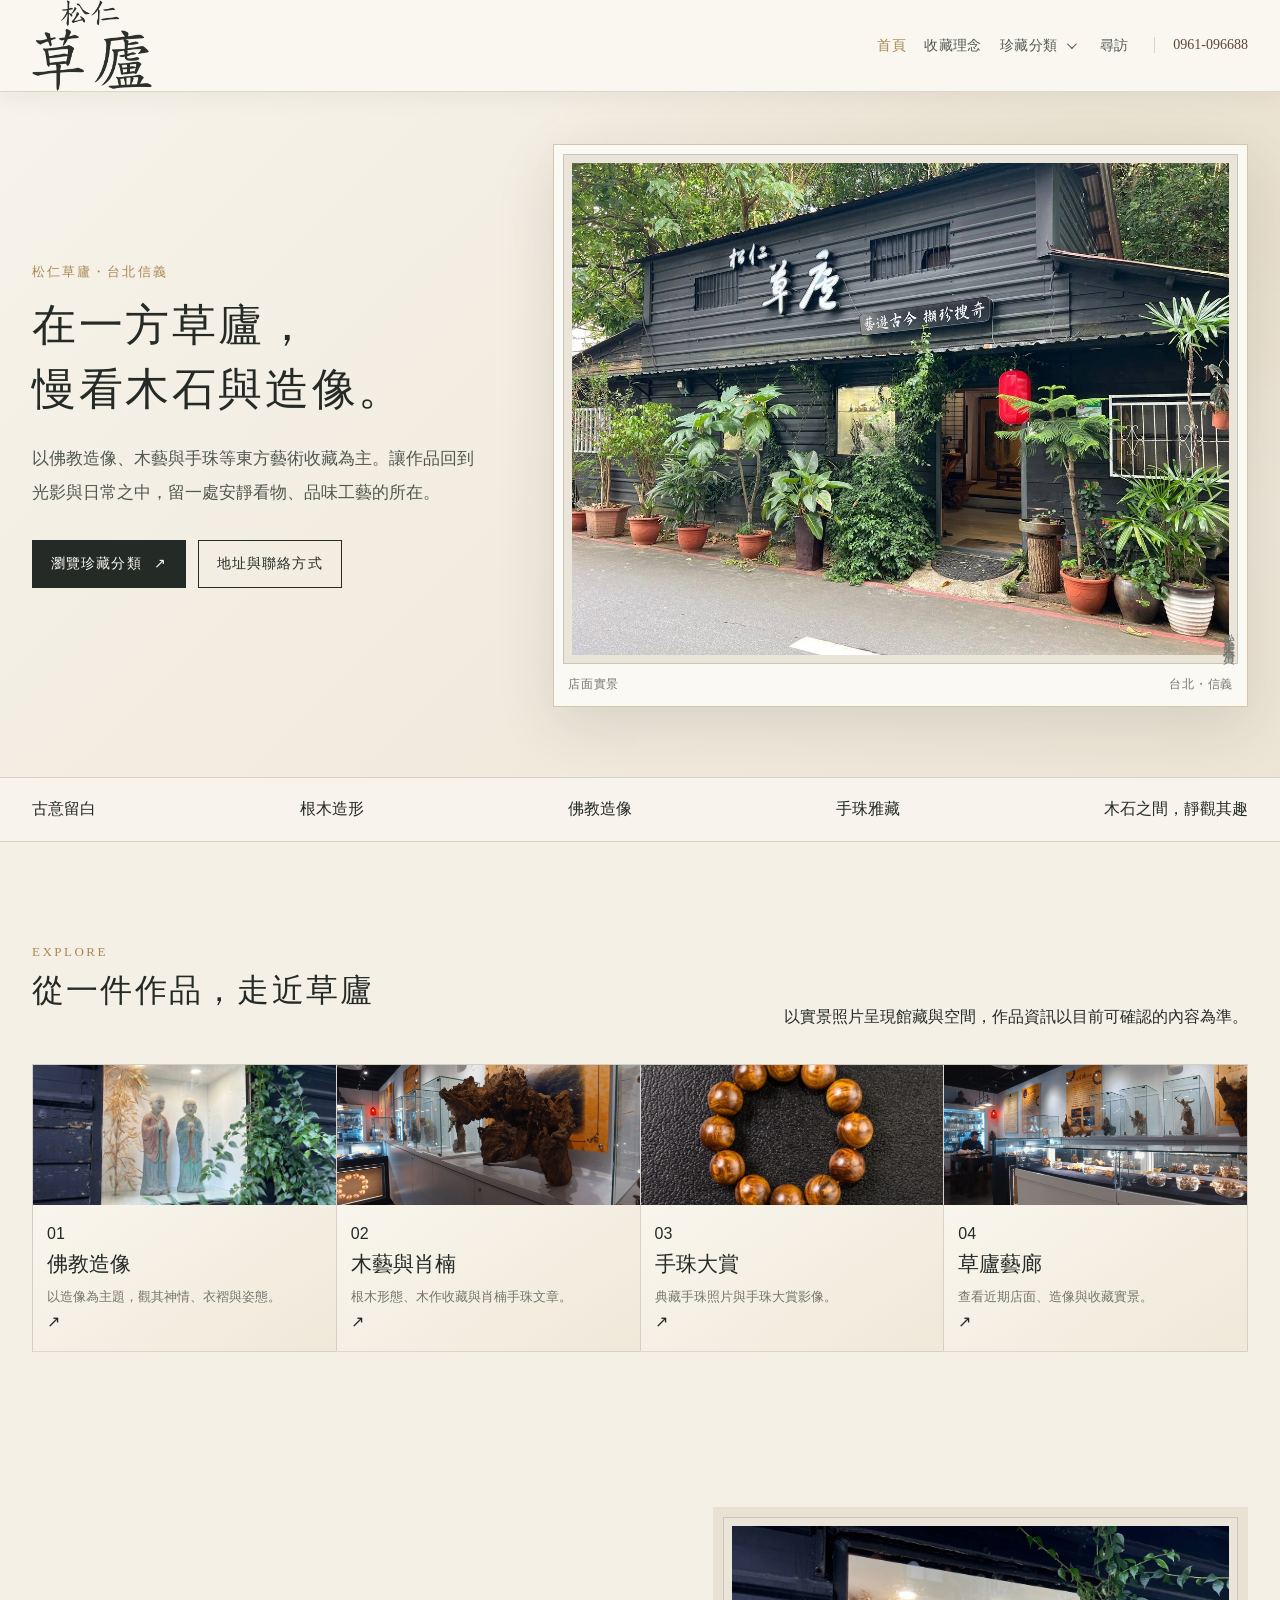
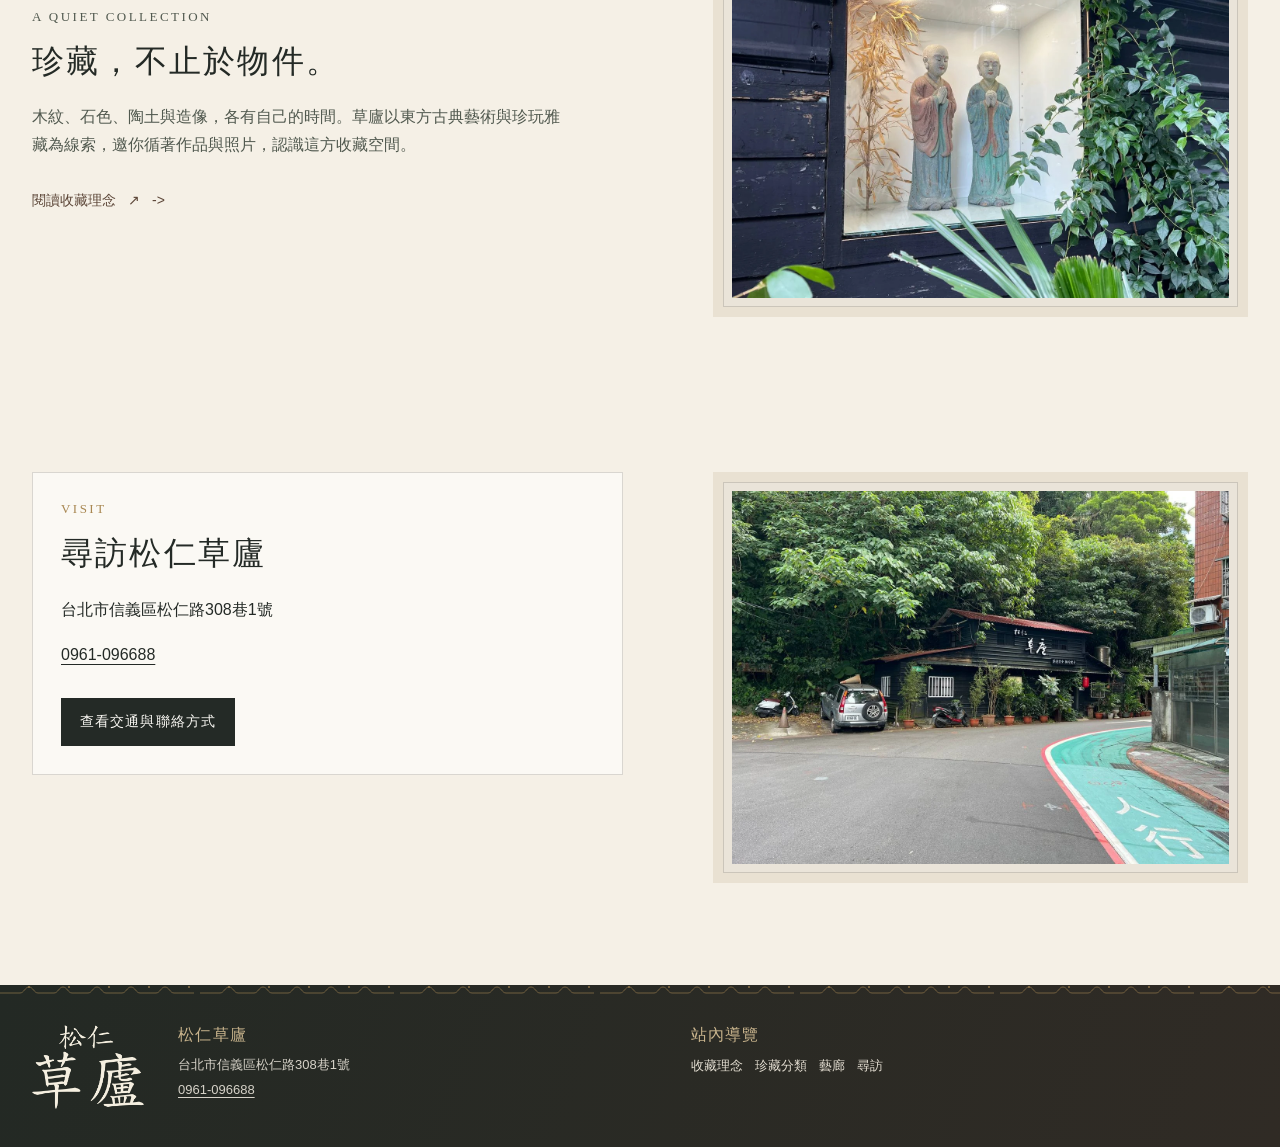
==== commit 9576b945: "Fix W05 navigation and figure collections" ====
--- a/index.html
+++ b/index.html
@@ -1,6 +1,6 @@
 <!DOCTYPE html>
 <html lang="zh-Hant"><head><meta charset="utf-8"/><meta content="width=device-width, initial-scale=1" name="viewport"/>
 <title>松仁草廬｜東方古典藝術・珍玩雅藏</title><meta content="松仁草廬位於台北信義，收藏佛教造像、木藝、肖楠手珠與東方古典藝術。查看館藏實景、手珠影像與尋訪資訊。" name="description"/><meta content="index,follow,max-image-preview:large" name="robots"/>
-<link href="https://tsaoloo.github.io/" rel="canonical"/><link href="/favicon.ico" rel="icon" type="image/x-icon"/><link href="/favicon.png" rel="icon" type="image/png"/><link href="/assets/css/site.css?v=20261017-w04" rel="stylesheet"/>
+<link href="https://tsaoloo.github.io/" rel="canonical"/><link href="/favicon.ico" rel="icon" type="image/x-icon"/><link href="/favicon.png" rel="icon" type="image/png"/><link href="/assets/css/site.css?v=20261017-w05-r1" rel="stylesheet"/>
 <meta content="website" property="og:type"/><meta content="zh_TW" property="og:locale"/><meta content="松仁草廬" property="og:site_name"/><meta content="松仁草廬｜東方古典藝術・珍玩雅藏" property="og:title"/><meta content="松仁草廬位於台北信義，收藏佛教造像、木藝、肖楠手珠與東方古典藝術。查看館藏實景、手珠影像與尋訪資訊。" property="og:description"/><meta content="https://tsaoloo.github.io/" property="og:url"/><meta content="https://tsaoloo.github.io/assets/images/shop-front-sign.webp" property="og:image"/><meta content="summary_large_image" name="twitter:card"/><meta content="松仁草廬｜東方古典藝術・珍玩雅藏" name="twitter:title"/><meta content="松仁草廬位於台北信義，收藏佛教造像、木藝、肖楠手珠與東方古典藝術。查看館藏實景、手珠影像與尋訪資訊。" name="twitter:description"/><meta content="https://tsaoloo.github.io/assets/images/shop-front-sign.webp" name="twitter:image"/><script type="application/ld+json">{"@context":"https://schema.org","@graph":[{"@type":"Organization","@id":"https://tsaoloo.github.io/#organization","name":"松仁草廬","url":"https://tsaoloo.github.io/","logo":"https://tsaoloo.github.io/assets/brand/logo-primary.png","telephone":"0961-096688","address":{"@type":"PostalAddress","streetAddress":"松仁路308巷1號","addressLocality":"信義區","addressRegion":"台北市","addressCountry":"TW"}},{"@type":"Store","@id":"https://tsaoloo.github.io/#store","name":"松仁草廬","url":"https://tsaoloo.github.io/","telephone":"0961-096688","address":{"@type":"PostalAddress","streetAddress":"松仁路308巷1號","addressLocality":"信義區","addressRegion":"台北市","addressCountry":"TW"}},{"@type":"WebSite","@id":"https://tsaoloo.github.io/#website","name":"松仁草廬","url":"https://tsaoloo.github.io/","inLanguage":"zh-Hant"}]}</script>
-</head><body><a class="skip-link" href="#main">跳至主要內容</a><header class="site-header"><div class="wrap header-inner"><a aria-label="松仁草廬首頁" class="brand" href="/"><img alt="松仁草廬標誌" height="620" src="/assets/brand/logo-primary.png" width="822"/></a><button aria-controls="main-nav" aria-expanded="false" class="menu-toggle" type="button"><span aria-hidden="true" class="menu-mark"><span></span><span></span></span><span>選單</span></button><nav aria-label="主要導覽" class="site-nav" id="main-nav"><ul><li><a aria-current="page" href="/">首頁</a></li><li><a href="/about/">收藏理念</a></li><li class="nav-item--submenu"><a href="/collections/">珍藏分類</a><button aria-controls="collection-submenu" aria-expanded="false" aria-label="展開珍藏分類子選單" class="submenu-toggle" type="button"><span aria-hidden="true"></span></button><ul class="nav-submenu" id="collection-submenu"><li><a href="/sculpture/">佛教造像</a></li><li><a href="/wood-art/">木藝與肖楠</a></li><li><a href="/bead-awards/">手珠大賞</a></li><li><a href="/bead-contest/">手珠賽況</a></li><li><a href="/collections/figures/">人物造像</a></li><li><a href="/artists/">名家淺說</a></li><li><a href="/gallery/">藝廊與空間</a></li></ul></li><li><a href="/visit/">尋訪</a></li></ul></nav><a aria-label="致電松仁草廬 0961-096688" class="header-phone" href="tel:+886961096688">0961-096688</a></div></header><main class="page-main page-main--home" id="main"><section class="home-hero"><div class="wrap hero-grid"><div class="hero-copy"><p class="eyebrow">松仁草廬・台北信義</p><h1 class="hero-title">在一方草廬，<br/>慢看木石與造像。</h1><p class="lead">以佛教造像、木藝與手珠等東方藝術收藏為主。讓作品回到光影與日常之中，留一處安靜看物、品味工藝的所在。</p><div class="hero-links"><a class="button-link" href="/collections/">瀏覽珍藏分類 <span aria-hidden="true">&nearrow;</span></a><a class="button-link button-link--quiet" href="/visit/">地址與聯絡方式</a></div></div><figure class="hero-photo"><button aria-label="放大查看：店面實景・台北信義" class="media-trigger" data-alt="松仁草廬店面與木質招牌" data-caption="店面實景・台北信義" data-full="/assets/images/shop-front-sign.webp" type="button"><img alt="松仁草廬店面與木質招牌" decoding="async" fetchpriority="high" height="960" loading="eager" src="/assets/images/shop-front-sign.webp" width="1280"/></button><figcaption><span>店面實景</span><span>台北・信義</span></figcaption><span class="hero-side-note">松仁草廬・木石清賞</span></figure></div></section><section class="intro-strip"><div class="wrap intro-strip-inner"><span>古意留白</span><span>根木造形</span><span>佛教造像</span><span>手珠雅藏</span><span>木石之間，靜觀其趣</span></div></section><section class="section"><div class="wrap"><div class="section-topline"><div><p class="section-kicker">EXPLORE</p><h2 class="section-heading">從一件作品，走近草廬</h2></div><p>以實景照片呈現館藏與空間，作品資訊以目前可確認的內容為準。</p></div><div class="category-grid"><a class="category-link" href="/sculpture/"><span class="category-thumb"><img alt="窗前成對造像" decoding="async" height="960" loading="lazy" src="/assets/images/paired-figures-window.webp" width="1280"/></span><span class="card-number">01</span><h3>佛教造像</h3><p>以造像為主題，觀其神情、衣褶與姿態。</p><span aria-hidden="true" class="card-arrow">&nearrow;</span></a><a class="category-link" href="/wood-art/"><span class="category-thumb"><img alt="根木雕塑收藏" decoding="async" height="1350" loading="lazy" src="/assets/images/archive-root-sculpture.webp" width="2400"/></span><span class="card-number">02</span><h3>木藝與肖楠</h3><p>根木形態、木作收藏與肖楠手珠文章。</p><span aria-hidden="true" class="card-arrow">&nearrow;</span></a><a class="category-link" href="/bead-awards/"><span class="category-thumb"><img alt="手珠作品影像" decoding="async" height="533" loading="lazy" src="/assets/images/bead-award-04.webp" width="800"/></span><span class="card-number">03</span><h3>手珠大賞</h3><p>典藏手珠照片與手珠大賞影像。</p><span aria-hidden="true" class="card-arrow">&nearrow;</span></a><a class="category-link" href="/gallery/"><span class="category-thumb"><img alt="收藏展示空間" decoding="async" height="1350" loading="lazy" src="/assets/images/archive-interior-wide.webp" width="2400"/></span><span class="card-number">04</span><h3>草廬藝廊</h3><p>查看近期店面、造像與收藏實景。</p><span aria-hidden="true" class="card-arrow">&nearrow;</span></a></div></div></section><section class="section section--compact"><div class="wrap split-feature"><div class="feature-copy"><p class="section-kicker">A QUIET COLLECTION</p><h2 class="section-heading">珍藏，不止於物件。</h2><p>木紋、石色、陶土與造像，各有自己的時間。草廬以東方古典藝術與珍玩雅藏為線索，邀你循著作品與照片，認識這方收藏空間。</p><a class="text-link" href="/about/">閱讀收藏理念 <span aria-hidden="true">&nearrow;</span></a></div><figure class="feature-media"><button aria-label="放大查看：造像與窗光" class="media-trigger" data-alt="窗前成對佛教造像與植物" data-caption="造像與窗光" data-full="/assets/images/paired-figures-window.webp" type="button"><img alt="窗前成對佛教造像與植物" decoding="async" height="960" loading="lazy" src="/assets/images/paired-figures-window.webp" width="1280"/></button></figure></div></section><section class="section"><div class="wrap visit-panel"><div class="visit-card"><p class="section-kicker">VISIT</p><h2 class="section-heading">尋訪松仁草廬</h2><p>台北市信義區松仁路308巷1號</p><p><a href="tel:+886961096688">0961-096688</a></p><a class="button-link" href="/visit/">查看交通與聯絡方式</a></div><figure class="feature-media"><button aria-label="放大查看：街區實景" class="media-trigger" data-alt="台北信義街道與松仁草廬所在街區" data-caption="街區實景" data-full="/assets/images/shop-approach.webp" type="button"><img alt="台北信義街道與松仁草廬所在街區" decoding="async" height="960" loading="lazy" src="/assets/images/shop-approach.webp" width="1280"/></button></figure></div></section></main><footer class="site-footer"><div class="wrap"><div class="footer-main"><div class="footer-brand"><a aria-label="松仁草廬首頁" class="footer-logo" href="/"><img alt="松仁草廬標誌" height="620" src="/assets/brand/logo-white.png" width="822"/></a></div><div><h2 class="footer-title">松仁草廬</h2><p>台北市信義區松仁路308巷1號<br/><a href="tel:+886961096688">0961-096688</a></p></div><div><h2 class="footer-title">站內導覽</h2><nav aria-label="頁尾導覽" class="footer-links"><a href="/about/">收藏理念</a><a href="/collections/">珍藏分類</a><a href="/gallery/">藝廊</a><a href="/visit/">尋訪</a></nav></div></div></div></footer><dialog aria-label="藏品照片放大檢視" class="lightbox" id="lightbox"><figure class="lightbox-inner"><button aria-label="關閉圖片" class="lightbox-close" type="button">關閉</button><img alt=""/><figcaption></figcaption></figure></dialog><script defer="" src="/assets/js/site.js?v=20261017-w04"></script></body></html>+</head><body><a class="skip-link" href="#main">跳至主要內容</a><header class="site-header"><div class="wrap header-inner"><a aria-label="松仁草廬首頁" class="brand" href="/"><img alt="松仁草廬標誌" height="620" src="/assets/brand/logo-primary.png" width="822"/></a><button aria-controls="main-nav" aria-expanded="false" class="menu-toggle" type="button"><span aria-hidden="true" class="menu-mark"><span></span><span></span></span><span>選單</span></button><nav aria-label="主要導覽" class="site-nav" id="main-nav"><ul><li><a aria-current="page" href="/">首頁</a></li><li><a href="/about/">收藏理念</a></li><li class="nav-item--submenu"><a href="/collections/">珍藏分類</a><button aria-controls="collection-submenu" aria-expanded="false" aria-label="展開珍藏分類子選單" class="submenu-toggle" type="button"><span aria-hidden="true"></span></button><ul class="nav-submenu" id="collection-submenu"><li><a href="/sculpture/">佛教造像</a></li><li><a href="/wood-art/">木藝與肖楠</a></li><li><a href="/collections/figures/">古典人物造像</a></li></ul></li><li><a href="/visit/">尋訪</a></li></ul></nav><a aria-label="致電松仁草廬 0961-096688" class="header-phone" href="tel:+886961096688">0961-096688</a></div></header><main class="page-main page-main--home" id="main"><section class="home-hero"><div class="wrap hero-grid"><div class="hero-copy"><p class="eyebrow">松仁草廬・台北信義</p><h1 class="hero-title">在一方草廬，<br/>慢看木石與造像。</h1><p class="lead">以佛教造像、木藝與手珠等東方藝術收藏為主。讓作品回到光影與日常之中，留一處安靜看物、品味工藝的所在。</p><div class="hero-links"><a class="button-link" href="/collections/">瀏覽珍藏分類 <span aria-hidden="true">&nearrow;</span></a><a class="button-link button-link--quiet" href="/visit/">地址與聯絡方式</a></div></div><figure class="hero-photo"><button aria-label="放大查看：店面實景・台北信義" class="media-trigger" data-alt="松仁草廬店面與木質招牌" data-caption="店面實景・台北信義" data-full="/assets/images/shop-front-sign.webp" type="button"><img alt="松仁草廬店面與木質招牌" decoding="async" fetchpriority="high" height="960" loading="eager" src="/assets/images/shop-front-sign.webp" width="1280"/></button><figcaption><span>店面實景</span><span>台北・信義</span></figcaption><span class="hero-side-note">松仁草廬・木石清賞</span></figure></div></section><section class="intro-strip"><div class="wrap intro-strip-inner"><span>古意留白</span><span>根木造形</span><span>佛教造像</span><span>手珠雅藏</span><span>木石之間，靜觀其趣</span></div></section><section class="section"><div class="wrap"><div class="section-topline"><div><p class="section-kicker">EXPLORE</p><h2 class="section-heading">從一件作品，走近草廬</h2></div><p>以實景照片呈現館藏與空間，作品資訊以目前可確認的內容為準。</p></div><div class="category-grid"><a class="category-link" href="/sculpture/"><span class="category-thumb"><img alt="窗前成對造像" decoding="async" height="960" loading="lazy" src="/assets/images/paired-figures-window.webp" width="1280"/></span><span class="card-number">01</span><h3>佛教造像</h3><p>以造像為主題，觀其神情、衣褶與姿態。</p><span aria-hidden="true" class="card-arrow">&nearrow;</span></a><a class="category-link" href="/wood-art/"><span class="category-thumb"><img alt="根木雕塑收藏" decoding="async" height="1350" loading="lazy" src="/assets/images/archive-root-sculpture.webp" width="2400"/></span><span class="card-number">02</span><h3>木藝與肖楠</h3><p>根木形態、木作收藏與肖楠手珠文章。</p><span aria-hidden="true" class="card-arrow">&nearrow;</span></a><a class="category-link" href="/bead-awards/"><span class="category-thumb"><img alt="手珠作品影像" decoding="async" height="533" loading="lazy" src="/assets/images/bead-award-04.webp" width="800"/></span><span class="card-number">03</span><h3>手珠大賞</h3><p>典藏手珠照片與手珠大賞影像。</p><span aria-hidden="true" class="card-arrow">&nearrow;</span></a><a class="category-link" href="/gallery/"><span class="category-thumb"><img alt="收藏展示空間" decoding="async" height="1350" loading="lazy" src="/assets/images/archive-interior-wide.webp" width="2400"/></span><span class="card-number">04</span><h3>草廬藝廊</h3><p>查看近期店面、造像與收藏實景。</p><span aria-hidden="true" class="card-arrow">&nearrow;</span></a></div></div></section><section class="section section--compact"><div class="wrap split-feature"><div class="feature-copy"><p class="section-kicker">A QUIET COLLECTION</p><h2 class="section-heading">珍藏，不止於物件。</h2><p>木紋、石色、陶土與造像，各有自己的時間。草廬以東方古典藝術與珍玩雅藏為線索，邀你循著作品與照片，認識這方收藏空間。</p><a class="text-link" href="/about/">閱讀收藏理念 <span aria-hidden="true">&nearrow;</span></a></div><figure class="feature-media"><button aria-label="放大查看：造像與窗光" class="media-trigger" data-alt="窗前成對佛教造像與植物" data-caption="造像與窗光" data-full="/assets/images/paired-figures-window.webp" type="button"><img alt="窗前成對佛教造像與植物" decoding="async" height="960" loading="lazy" src="/assets/images/paired-figures-window.webp" width="1280"/></button></figure></div></section><section class="section"><div class="wrap visit-panel"><div class="visit-card"><p class="section-kicker">VISIT</p><h2 class="section-heading">尋訪松仁草廬</h2><p>台北市信義區松仁路308巷1號</p><p><a href="tel:+886961096688">0961-096688</a></p><a class="button-link" href="/visit/">查看交通與聯絡方式</a></div><figure class="feature-media"><button aria-label="放大查看：街區實景" class="media-trigger" data-alt="台北信義街道與松仁草廬所在街區" data-caption="街區實景" data-full="/assets/images/shop-approach.webp" type="button"><img alt="台北信義街道與松仁草廬所在街區" decoding="async" height="960" loading="lazy" src="/assets/images/shop-approach.webp" width="1280"/></button></figure></div></section></main><footer class="site-footer"><div class="wrap"><div class="footer-main"><div class="footer-brand"><a aria-label="松仁草廬首頁" class="footer-logo" href="/"><img alt="松仁草廬標誌" height="620" src="/assets/brand/logo-white.png" width="822"/></a></div><div><h2 class="footer-title">松仁草廬</h2><p>台北市信義區松仁路308巷1號<br/><a href="tel:+886961096688">0961-096688</a></p></div><div><h2 class="footer-title">站內導覽</h2><nav aria-label="頁尾導覽" class="footer-links"><a href="/about/">收藏理念</a><a href="/collections/">珍藏分類</a><a href="/gallery/">藝廊</a><a href="/visit/">尋訪</a></nav></div></div></div></footer><dialog aria-label="藏品照片放大檢視" class="lightbox" id="lightbox"><figure class="lightbox-inner"><button aria-label="關閉圖片" class="lightbox-close" type="button">關閉</button><img alt=""/><figcaption></figcaption></figure></dialog><script defer="" src="/assets/js/site.js?v=20261017-w05-r2"></script></body></html>
--- a/assets/css/site.css
+++ b/assets/css/site.css
@@ -3,7 +3,7 @@
 *{box-sizing:border-box}html{scroll-behavior:smooth;background:var(--paper)}body{margin:0;color:var(--ink);background:var(--paper);font:16px/1.8 var(--sans)}img{max-width:100%}a{color:inherit;text-decoration-thickness:1px;text-underline-offset:.22em}a:hover{color:var(--wood)}button{font:inherit;-webkit-tap-highlight-color:transparent}a:focus-visible,button:focus-visible{outline:3px solid #a77f4c;outline-offset:4px}::selection{background:#d8c6a8;color:var(--ink)}
 .skip-link{position:fixed;z-index:1000;top:8px;left:8px;padding:.65rem 1rem;color:#fff;background:var(--ink);transform:translateY(-150%)}.skip-link:focus{transform:translateY(0)}.wrap{width:min(calc(100% - 64px),var(--content));margin-inline:auto}
 .site-header{position:relative;z-index:20;background:rgba(251,249,244,.96);border-bottom:1px solid var(--line)}.header-inner{min-height:100px;display:flex;align-items:center;gap:26px}.brand{flex:0 0 auto;display:inline-flex;align-items:center;width:120px}.brand img{display:block;width:100%;height:auto}.site-nav{margin-left:auto}.site-nav ul{display:flex;align-items:center;justify-content:flex-end;gap:clamp(12px,1.45vw,22px);margin:0;padding:0;list-style:none}.site-nav a{display:inline-block;color:var(--soft);font-size:14px;white-space:nowrap;text-decoration:none;letter-spacing:.03em}.site-nav a:hover,.site-nav a[aria-current=page]{color:var(--copper)}.header-phone{flex:0 0 auto;padding-left:18px;border-left:1px solid var(--line);font:14px var(--serif);white-space:nowrap;text-decoration:none}.menu-toggle{display:none;align-items:center;justify-content:center;gap:8px;margin-left:auto;padding:9px 12px;border:1px solid var(--line);background:transparent;color:var(--ink);cursor:pointer}.menu-mark{width:18px;display:grid;gap:4px}.menu-mark span{display:block;height:1px;background:currentColor}
-main{overflow:clip}.home-hero{padding:clamp(40px,6vw,82px) 0 70px}.hero-grid{display:grid;grid-template-columns:minmax(280px,.78fr) minmax(0,1.22fr);align-items:center;gap:clamp(34px,6vw,86px)}.eyebrow,.section-kicker,.page-kicker{margin:0 0 12px;color:var(--copper);font:13px var(--serif);letter-spacing:.16em}.hero-title,.page-title{margin:0;max-width:13em;font:500 clamp(34px,3.4vw,48px)/1.48 var(--serif);letter-spacing:.06em}.hero-copy .lead{max-width:34em;margin:20px 0 0;color:var(--soft);font-size:17px;line-height:2}.hero-links{display:flex;flex-wrap:wrap;gap:12px;margin-top:30px}.button-link{display:inline-flex;min-height:48px;align-items:center;gap:12px;padding:10px 18px;border:1px solid var(--ink);background:var(--ink);color:var(--bright);font-size:14px;letter-spacing:.08em;text-decoration:none;transition:background-color .25s,color .25s,border-color .25s}.button-link:hover{border-color:var(--wood);background:var(--wood);color:#fff}.button-link--quiet{background:transparent;color:var(--ink)}.button-link--quiet:hover{color:#fff}.hero-photo{position:relative;margin:0;padding:9px;border:1px solid var(--line);background:var(--bright)}.hero-photo img{display:block;width:100%;height:auto}.hero-photo figcaption{display:flex;justify-content:space-between;gap:14px;padding:10px 5px 1px;color:var(--muted);font-size:12px;letter-spacing:.06em}.hero-side-note{position:absolute;right:-34px;bottom:60px;writing-mode:vertical-rl;color:var(--muted);font:12px var(--serif);letter-spacing:.2em}
+ .home-hero{padding:clamp(40px,6vw,82px) 0 70px}.hero-grid{display:grid;grid-template-columns:minmax(280px,.78fr) minmax(0,1.22fr);align-items:center;gap:clamp(34px,6vw,86px)}.eyebrow,.section-kicker,.page-kicker{margin:0 0 12px;color:var(--copper);font:13px var(--serif);letter-spacing:.16em}.hero-title,.page-title{margin:0;max-width:13em;font:500 clamp(34px,3.4vw,48px)/1.48 var(--serif);letter-spacing:.06em}.hero-copy .lead{max-width:34em;margin:20px 0 0;color:var(--soft);font-size:17px;line-height:2}.hero-links{display:flex;flex-wrap:wrap;gap:12px;margin-top:30px}.button-link{display:inline-flex;min-height:48px;align-items:center;gap:12px;padding:10px 18px;border:1px solid var(--ink);background:var(--ink);color:var(--bright);font-size:14px;letter-spacing:.08em;text-decoration:none;transition:background-color .25s,color .25s,border-color .25s}.button-link:hover{border-color:var(--wood);background:var(--wood);color:#fff}.button-link--quiet{background:transparent;color:var(--ink)}.button-link--quiet:hover{color:#fff}.hero-photo{position:relative;margin:0;padding:9px;border:1px solid var(--line);background:var(--bright)}.hero-photo img{display:block;width:100%;height:auto}.hero-photo figcaption{display:flex;justify-content:space-between;gap:14px;padding:10px 5px 1px;color:var(--muted);font-size:12px;letter-spacing:.06em}.hero-side-note{position:absolute;right:-34px;bottom:60px;writing-mode:vertical-rl;color:var(--muted);font:12px var(--serif);letter-spacing:.2em}
 .intro-strip{border-block:1px solid var(--line);background:rgba(255,255,255,.28)}.intro-strip-inner{display:flex;align-items:center;justify-content:space-between;gap:24px;padding-block:17px}.intro-strip p{margin:0;color:var(--soft);font-size:14px}.intro-strip a{color:var(--wood);white-space:nowrap;font-size:14px}
 .section{padding:clamp(64px,8vw,112px) 0}.section--compact{padding-block:52px}.section--paper{background:var(--bright)}.section--deep{background:#2d342e;color:var(--bright)}.section--deep .section-kicker,.section--deep .muted{color:#c1aa82}.section-heading{margin:0 0 16px;font:500 clamp(27px,2.5vw,36px)/1.55 var(--serif);letter-spacing:.05em}.section-lead{max-width:48em;margin:0;color:var(--soft)}.section--deep .section-lead{color:#e3dfd5}.section-topline{display:flex;align-items:flex-end;justify-content:space-between;gap:28px;margin-bottom:32px}.section-topline>*{margin-block:0}.chapter{display:inline-block;margin-right:14px;color:var(--copper);font:.62em var(--serif);letter-spacing:.12em;vertical-align:.12em}.split-feature{display:grid;grid-template-columns:minmax(0,1.05fr) minmax(280px,.95fr);align-items:center;gap:clamp(34px,7vw,96px)}.split-feature--reverse .feature-media{order:2}.feature-media{margin:0;padding:10px;background:var(--deep)}.feature-media img{display:block;width:100%;height:auto}.feature-copy{max-width:530px}.feature-copy p{color:var(--soft)}.feature-copy .text-link{display:inline-flex;gap:12px;margin-top:12px;color:var(--wood);font-size:14px;text-decoration:none}.feature-copy .text-link:after{content:"->"}.section--deep .feature-copy p{color:#e3dfd5}.section--deep .text-link{color:#dfc79e}
 .category-grid{display:grid;grid-template-columns:repeat(4,minmax(0,1fr));border-top:1px solid var(--line);border-left:1px solid var(--line)}.category-link{min-height:190px;display:flex;flex-direction:column;justify-content:space-between;padding:22px;border-right:1px solid var(--line);border-bottom:1px solid var(--line);text-decoration:none;background:rgba(255,255,255,.18);transition:background-color .25s}.category-link:hover{background:rgba(255,255,255,.58)}.category-number{color:var(--copper);font:14px var(--serif);letter-spacing:.12em}.category-link h3{margin:16px 0 5px;font:500 21px/1.5 var(--serif)}.category-link p{margin:0;color:var(--muted);font-size:13px;line-height:1.75}.category-arrow{align-self:flex-end;color:var(--wood);font-size:18px}
@@ -123,3 +123,43 @@
 .page-main--figures .photo-card figcaption{color:#635b4c}
 @media(max-width:940px){.nav-item--submenu{flex-wrap:wrap}.site-nav .nav-submenu{position:static;display:none;flex:0 0 100%;grid-template-columns:repeat(2,minmax(0,1fr));width:100%;min-width:0;margin:6px 0 10px;padding:5px;border:0;border-left:1px solid rgba(168,135,81,.45);box-shadow:none;background:rgba(245,240,230,.55)}.nav-item--submenu.is-expanded>.nav-submenu{display:grid}.site-nav .nav-submenu a{white-space:normal}.page-main--sculpture .sculpture-photo-group--seated .photo-grid{grid-template-columns:repeat(2,minmax(0,1fr))}.collection-tile--07{grid-column:span 4}}
 @media(max-width:700px){.collection-tile--07{grid-column:1;min-height:330px}.page-main--sculpture .sculpture-photo-group--mounted .sculpture-feature-grid{grid-template-columns:1fr;gap:10px}.page-main--sculpture .sculpture-photo-group--mounted .sculpture-feature-grid>.photo-card img{height:320px}.sculpture-detail-stack{grid-template-columns:repeat(2,minmax(0,1fr));gap:9px}.sculpture-detail-stack .photo-card img{height:205px!important}.page-main--sculpture .sculpture-photo-group--seated .photo-grid{grid-template-columns:repeat(2,minmax(0,1fr))}.figure-intro{padding:18px 16px}.figure-group{margin-top:34px;padding-top:20px}.page-main--figures .photo-grid--four{grid-template-columns:repeat(2,minmax(0,1fr));gap:11px}.page-main--figures .photo-card img{height:220px}}
+
+
+/* W05 navigation, image integrity, and collection category corrections */
+.hero-side-note{right:10px}
+.site-header{transition:padding-bottom .18s ease}
+.site-header.has-open-submenu{padding-bottom:94px}
+.site-nav>ul{display:flex;align-items:center;justify-content:flex-end;gap:clamp(12px,1.45vw,22px);margin:0;padding:0;list-style:none}
+.site-nav>ul>li{min-width:0}
+.site-nav .nav-item--submenu{position:relative;display:flex;align-items:center;gap:2px;flex-wrap:nowrap}
+.site-nav .nav-submenu{position:absolute;top:calc(100% - 1px);left:-10px;z-index:100;display:none;flex-direction:column;align-items:stretch;gap:0;width:240px;max-width:min(260px,calc(100vw - 32px));min-width:220px;margin:0;padding:7px;list-style:none;background:linear-gradient(145deg,#fbf9f4,#eee5d5);border:1px solid rgba(168,135,81,.42);box-shadow:0 16px 34px rgba(34,39,34,.16)}
+.site-nav .nav-submenu li{display:block;width:100%;min-width:0}
+.site-nav .nav-submenu a{display:block;width:100%;padding:7px 12px;color:#45483f;font-size:13px;line-height:1.4;white-space:normal;text-decoration:none}
+.site-nav .nav-submenu a:hover,.site-nav .nav-submenu a[aria-current=page]{color:#7b6139;background:rgba(168,135,81,.11)}
+.site-nav .nav-item--submenu.is-expanded>.nav-submenu{display:flex}
+.site-nav .nav-item--submenu.is-dismissed:focus-within>.nav-submenu{display:none}
+.site-nav .nav-item--submenu.is-dismissed>.submenu-toggle span{transform:rotate(45deg) translateY(-2px)}
+@media(min-width:941px){.site-nav .nav-item--submenu:hover:not(.is-dismissed)>.nav-submenu,.site-nav .nav-item--submenu:focus-within:not(.is-dismissed)>.nav-submenu{display:flex}.site-nav .nav-item--submenu.is-dismissed:hover>.nav-submenu{display:none}}
+@media(max-width:940px){.site-header.has-open-submenu{padding-bottom:0}.site-nav>ul{display:flex;align-items:stretch;justify-content:flex-start;flex-direction:column;gap:4px;padding-block:6px 10px}.site-nav>ul>li{width:100%}.site-nav .nav-item--submenu{display:flex;flex-wrap:wrap;justify-content:flex-start;align-items:center;gap:0 6px}.site-nav .nav-item--submenu>a{flex:0 1 auto}.site-nav .nav-submenu{position:static;display:none;flex:0 0 100%;flex-direction:column;align-items:stretch;gap:0;width:100%;max-width:none;min-width:0;margin:4px 0 8px;padding:5px 0 5px 12px;border:0;border-left:1px solid rgba(168,135,81,.45);box-shadow:none;background:rgba(245,240,230,.55)}.site-nav .nav-item--submenu.is-expanded>.nav-submenu{display:flex}.site-nav .nav-submenu a{padding:8px 12px;white-space:normal}}
+@media(max-width:700px){.hero-side-note{right:8px}.collection-showcase-grid--three{grid-template-columns:1fr}.collection-showcase-grid--three>.collection-tile{grid-column:1;min-height:340px}}
+.collection-showcase-grid--three{grid-template-columns:repeat(3,minmax(0,1fr));gap:18px}
+.collection-showcase-grid--three>.collection-tile{grid-column:auto;min-height:400px}
+.collection-showcase-grid--three .collection-tile--01,.collection-showcase-grid--three .collection-tile--02{grid-column:auto;min-height:400px}
+.collection-showcase-grid--three .collection-tile--03 .collection-tile-media img{object-fit:contain;background:#242a26}
+.page-main--figures .page-hero-art{height:clamp(320px,32vw,480px);aspect-ratio:auto}
+.page-main--figures .page-hero-art img{object-fit:contain;object-position:center;background:#292e29}
+.page-main--figures .photo-card img{object-fit:contain;object-position:center;background:#292e29}
+.related-reading{border-top:1px solid rgba(168,135,81,.26);background:linear-gradient(135deg,#fbf9f4,#efe7d8)}
+.related-reading .wrap{padding:24px 28px;border-left:1px solid rgba(168,135,81,.5)}
+.related-reading .section-heading{margin-bottom:8px}
+.related-reading p:not(.section-kicker){max-width:48em;color:#565b53}
+.related-link-list{display:flex;flex-wrap:wrap;gap:12px;margin-top:18px}
+.related-link-list a{display:inline-flex;gap:16px;padding:10px 15px;border:1px solid rgba(168,135,81,.5);color:#514634;text-decoration:none}
+.related-link-list a:hover{background:rgba(168,135,81,.1)}
+@media(max-width:940px){.collection-showcase-grid--three{grid-template-columns:1fr}.collection-showcase-grid--three>.collection-tile,.collection-showcase-grid--three .collection-tile--01,.collection-showcase-grid--three .collection-tile--02{grid-column:1;min-height:360px}}
+@media(max-width:700px){.page-main--figures .page-hero-art{height:360px}.related-reading .wrap{padding:18px 15px}.related-link-list{gap:8px}}
+
+/* W05 recovery: bounded collection hero and balanced figure grids */
+.page-main--figures .figure-group .photo-grid--four{grid-template-columns:repeat(2,minmax(0,1fr))}
+.collections-hero-photo img{height:clamp(280px,32vw,420px);aspect-ratio:auto;object-fit:cover}
+@media(max-width:700px){.collections-hero-photo img{height:clamp(220px,65vw,340px)}}
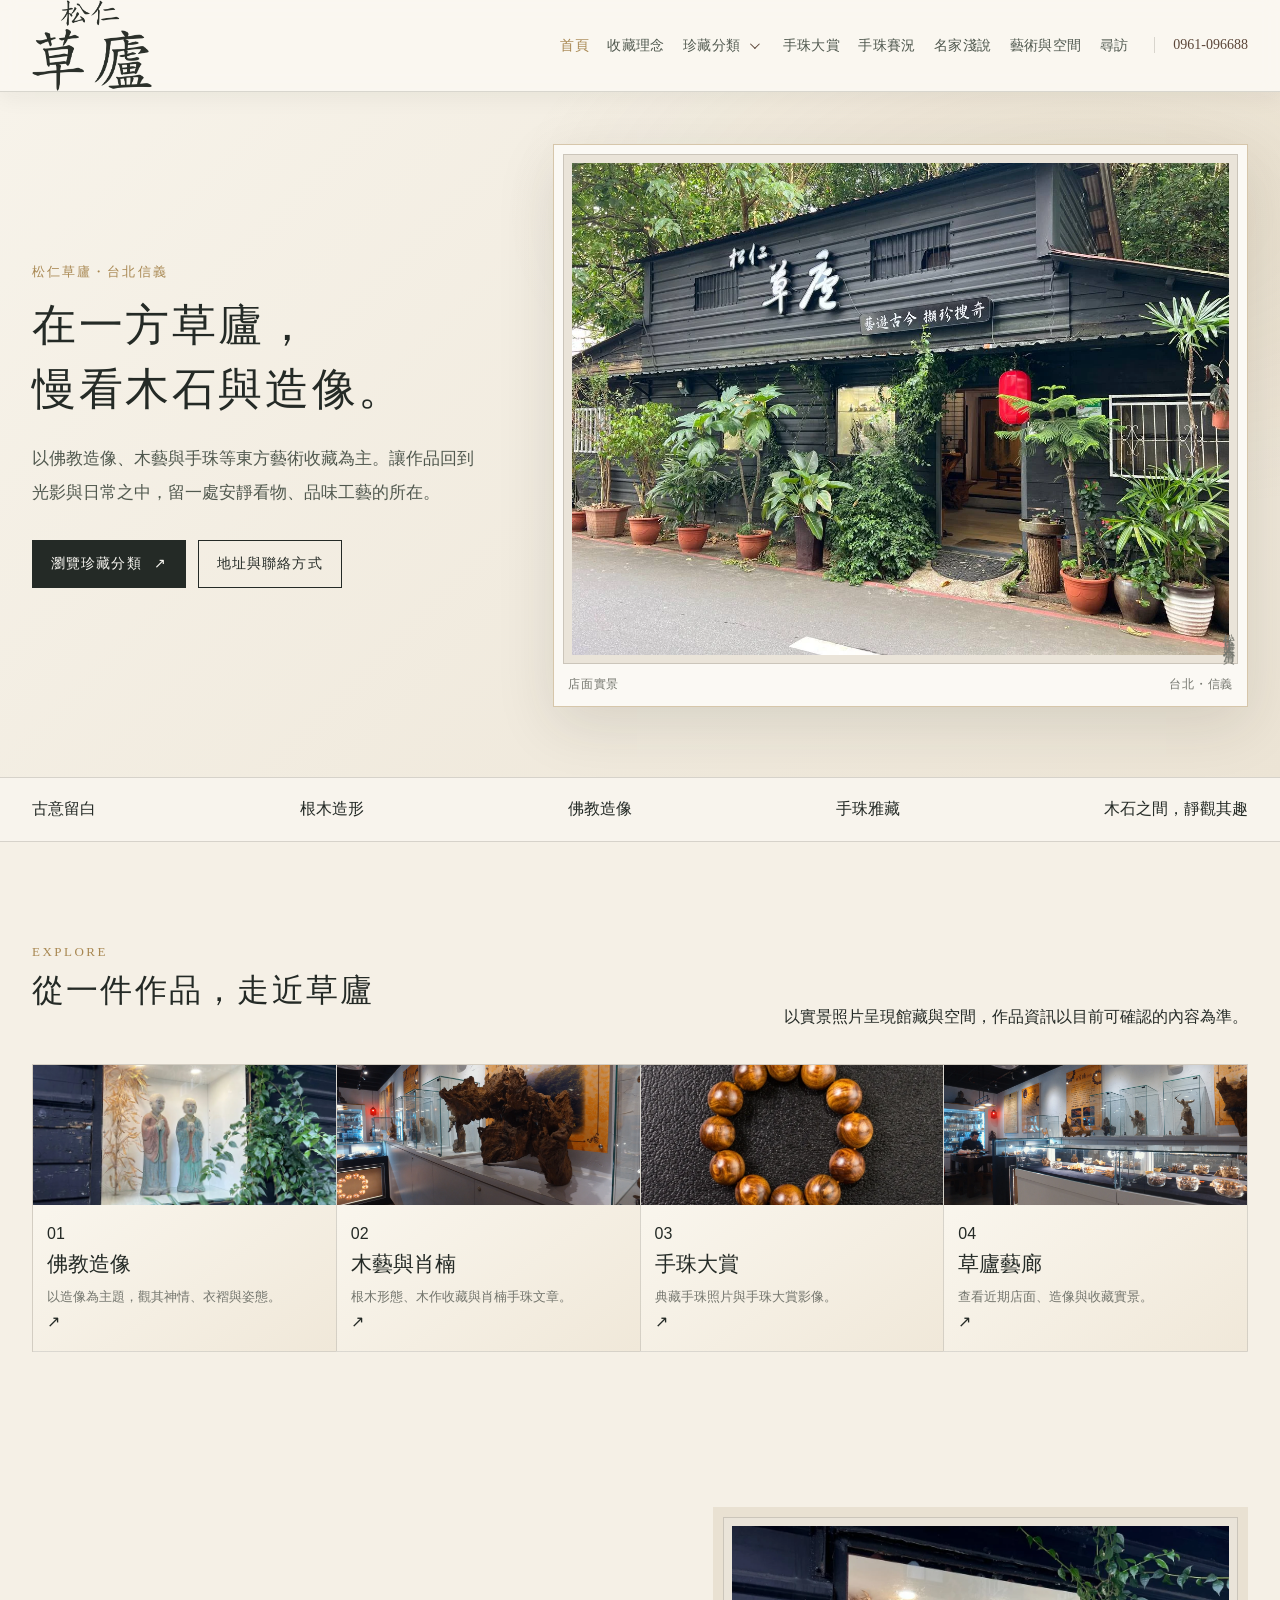
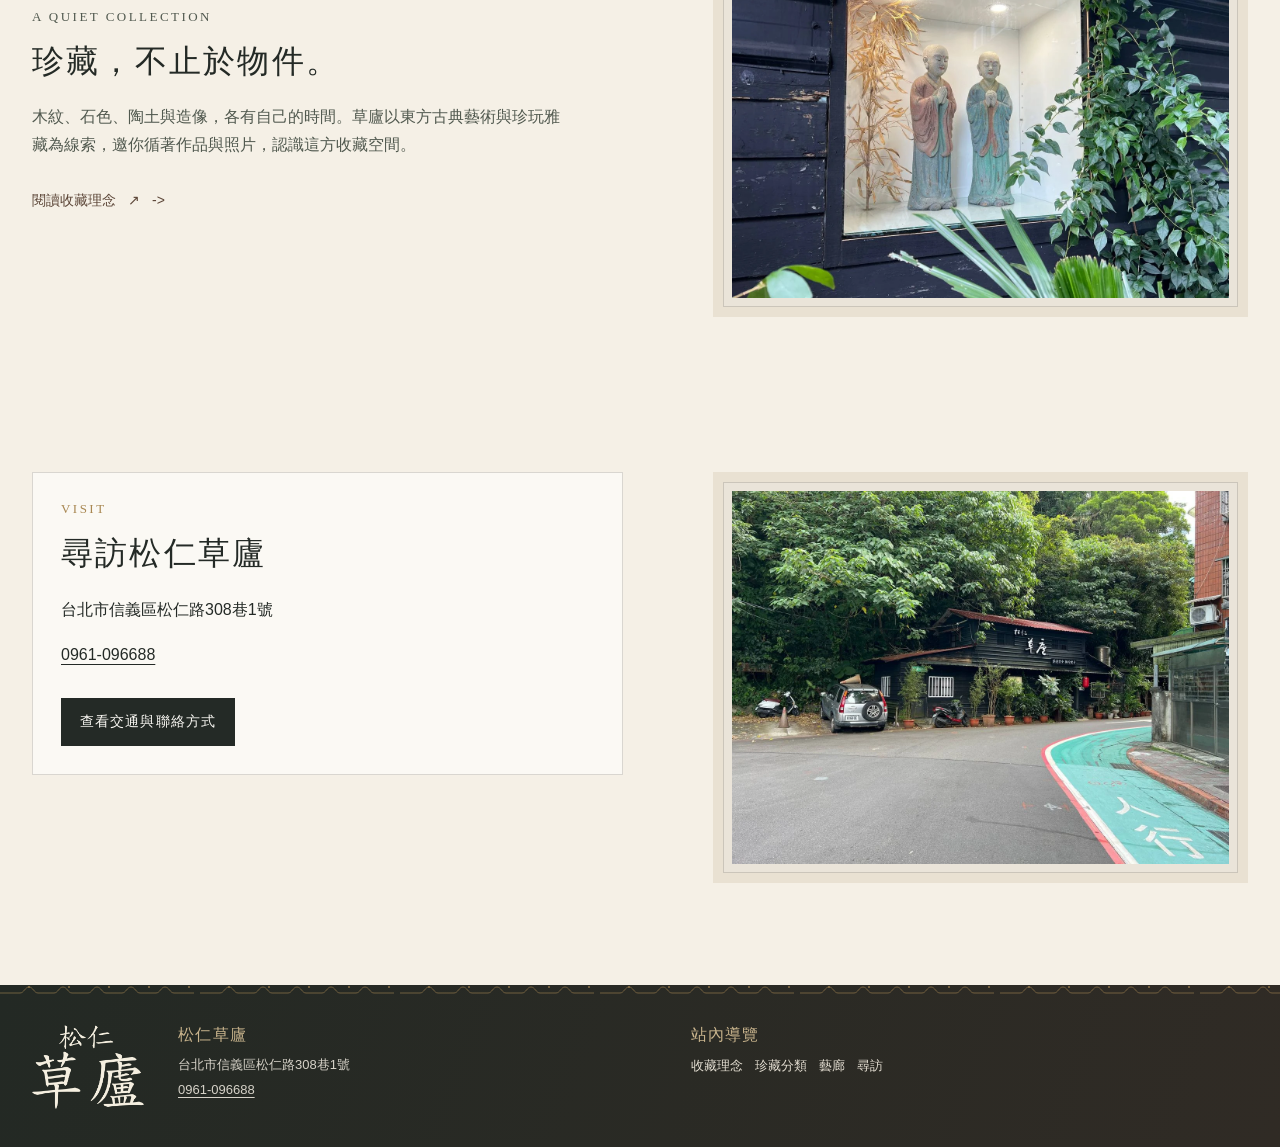
==== commit 50deb91a: "Restore eight first-level W05 navigation links" ====
--- a/index.html
+++ b/index.html
@@ -1,6 +1,6 @@
 <!DOCTYPE html>
 <html lang="zh-Hant"><head><meta charset="utf-8"/><meta content="width=device-width, initial-scale=1" name="viewport"/>
 <title>松仁草廬｜東方古典藝術・珍玩雅藏</title><meta content="松仁草廬位於台北信義，收藏佛教造像、木藝、肖楠手珠與東方古典藝術。查看館藏實景、手珠影像與尋訪資訊。" name="description"/><meta content="index,follow,max-image-preview:large" name="robots"/>
-<link href="https://tsaoloo.github.io/" rel="canonical"/><link href="/favicon.ico" rel="icon" type="image/x-icon"/><link href="/favicon.png" rel="icon" type="image/png"/><link href="/assets/css/site.css?v=20261017-w05-r1" rel="stylesheet"/>
+<link href="https://tsaoloo.github.io/" rel="canonical"/><link href="/favicon.ico" rel="icon" type="image/x-icon"/><link href="/favicon.png" rel="icon" type="image/png"/><link href="/assets/css/site.css?v=20261017-w05-r2" rel="stylesheet"/>
 <meta content="website" property="og:type"/><meta content="zh_TW" property="og:locale"/><meta content="松仁草廬" property="og:site_name"/><meta content="松仁草廬｜東方古典藝術・珍玩雅藏" property="og:title"/><meta content="松仁草廬位於台北信義，收藏佛教造像、木藝、肖楠手珠與東方古典藝術。查看館藏實景、手珠影像與尋訪資訊。" property="og:description"/><meta content="https://tsaoloo.github.io/" property="og:url"/><meta content="https://tsaoloo.github.io/assets/images/shop-front-sign.webp" property="og:image"/><meta content="summary_large_image" name="twitter:card"/><meta content="松仁草廬｜東方古典藝術・珍玩雅藏" name="twitter:title"/><meta content="松仁草廬位於台北信義，收藏佛教造像、木藝、肖楠手珠與東方古典藝術。查看館藏實景、手珠影像與尋訪資訊。" name="twitter:description"/><meta content="https://tsaoloo.github.io/assets/images/shop-front-sign.webp" name="twitter:image"/><script type="application/ld+json">{"@context":"https://schema.org","@graph":[{"@type":"Organization","@id":"https://tsaoloo.github.io/#organization","name":"松仁草廬","url":"https://tsaoloo.github.io/","logo":"https://tsaoloo.github.io/assets/brand/logo-primary.png","telephone":"0961-096688","address":{"@type":"PostalAddress","streetAddress":"松仁路308巷1號","addressLocality":"信義區","addressRegion":"台北市","addressCountry":"TW"}},{"@type":"Store","@id":"https://tsaoloo.github.io/#store","name":"松仁草廬","url":"https://tsaoloo.github.io/","telephone":"0961-096688","address":{"@type":"PostalAddress","streetAddress":"松仁路308巷1號","addressLocality":"信義區","addressRegion":"台北市","addressCountry":"TW"}},{"@type":"WebSite","@id":"https://tsaoloo.github.io/#website","name":"松仁草廬","url":"https://tsaoloo.github.io/","inLanguage":"zh-Hant"}]}</script>
-</head><body><a class="skip-link" href="#main">跳至主要內容</a><header class="site-header"><div class="wrap header-inner"><a aria-label="松仁草廬首頁" class="brand" href="/"><img alt="松仁草廬標誌" height="620" src="/assets/brand/logo-primary.png" width="822"/></a><button aria-controls="main-nav" aria-expanded="false" class="menu-toggle" type="button"><span aria-hidden="true" class="menu-mark"><span></span><span></span></span><span>選單</span></button><nav aria-label="主要導覽" class="site-nav" id="main-nav"><ul><li><a aria-current="page" href="/">首頁</a></li><li><a href="/about/">收藏理念</a></li><li class="nav-item--submenu"><a href="/collections/">珍藏分類</a><button aria-controls="collection-submenu" aria-expanded="false" aria-label="展開珍藏分類子選單" class="submenu-toggle" type="button"><span aria-hidden="true"></span></button><ul class="nav-submenu" id="collection-submenu"><li><a href="/sculpture/">佛教造像</a></li><li><a href="/wood-art/">木藝與肖楠</a></li><li><a href="/collections/figures/">古典人物造像</a></li></ul></li><li><a href="/visit/">尋訪</a></li></ul></nav><a aria-label="致電松仁草廬 0961-096688" class="header-phone" href="tel:+886961096688">0961-096688</a></div></header><main class="page-main page-main--home" id="main"><section class="home-hero"><div class="wrap hero-grid"><div class="hero-copy"><p class="eyebrow">松仁草廬・台北信義</p><h1 class="hero-title">在一方草廬，<br/>慢看木石與造像。</h1><p class="lead">以佛教造像、木藝與手珠等東方藝術收藏為主。讓作品回到光影與日常之中，留一處安靜看物、品味工藝的所在。</p><div class="hero-links"><a class="button-link" href="/collections/">瀏覽珍藏分類 <span aria-hidden="true">&nearrow;</span></a><a class="button-link button-link--quiet" href="/visit/">地址與聯絡方式</a></div></div><figure class="hero-photo"><button aria-label="放大查看：店面實景・台北信義" class="media-trigger" data-alt="松仁草廬店面與木質招牌" data-caption="店面實景・台北信義" data-full="/assets/images/shop-front-sign.webp" type="button"><img alt="松仁草廬店面與木質招牌" decoding="async" fetchpriority="high" height="960" loading="eager" src="/assets/images/shop-front-sign.webp" width="1280"/></button><figcaption><span>店面實景</span><span>台北・信義</span></figcaption><span class="hero-side-note">松仁草廬・木石清賞</span></figure></div></section><section class="intro-strip"><div class="wrap intro-strip-inner"><span>古意留白</span><span>根木造形</span><span>佛教造像</span><span>手珠雅藏</span><span>木石之間，靜觀其趣</span></div></section><section class="section"><div class="wrap"><div class="section-topline"><div><p class="section-kicker">EXPLORE</p><h2 class="section-heading">從一件作品，走近草廬</h2></div><p>以實景照片呈現館藏與空間，作品資訊以目前可確認的內容為準。</p></div><div class="category-grid"><a class="category-link" href="/sculpture/"><span class="category-thumb"><img alt="窗前成對造像" decoding="async" height="960" loading="lazy" src="/assets/images/paired-figures-window.webp" width="1280"/></span><span class="card-number">01</span><h3>佛教造像</h3><p>以造像為主題，觀其神情、衣褶與姿態。</p><span aria-hidden="true" class="card-arrow">&nearrow;</span></a><a class="category-link" href="/wood-art/"><span class="category-thumb"><img alt="根木雕塑收藏" decoding="async" height="1350" loading="lazy" src="/assets/images/archive-root-sculpture.webp" width="2400"/></span><span class="card-number">02</span><h3>木藝與肖楠</h3><p>根木形態、木作收藏與肖楠手珠文章。</p><span aria-hidden="true" class="card-arrow">&nearrow;</span></a><a class="category-link" href="/bead-awards/"><span class="category-thumb"><img alt="手珠作品影像" decoding="async" height="533" loading="lazy" src="/assets/images/bead-award-04.webp" width="800"/></span><span class="card-number">03</span><h3>手珠大賞</h3><p>典藏手珠照片與手珠大賞影像。</p><span aria-hidden="true" class="card-arrow">&nearrow;</span></a><a class="category-link" href="/gallery/"><span class="category-thumb"><img alt="收藏展示空間" decoding="async" height="1350" loading="lazy" src="/assets/images/archive-interior-wide.webp" width="2400"/></span><span class="card-number">04</span><h3>草廬藝廊</h3><p>查看近期店面、造像與收藏實景。</p><span aria-hidden="true" class="card-arrow">&nearrow;</span></a></div></div></section><section class="section section--compact"><div class="wrap split-feature"><div class="feature-copy"><p class="section-kicker">A QUIET COLLECTION</p><h2 class="section-heading">珍藏，不止於物件。</h2><p>木紋、石色、陶土與造像，各有自己的時間。草廬以東方古典藝術與珍玩雅藏為線索，邀你循著作品與照片，認識這方收藏空間。</p><a class="text-link" href="/about/">閱讀收藏理念 <span aria-hidden="true">&nearrow;</span></a></div><figure class="feature-media"><button aria-label="放大查看：造像與窗光" class="media-trigger" data-alt="窗前成對佛教造像與植物" data-caption="造像與窗光" data-full="/assets/images/paired-figures-window.webp" type="button"><img alt="窗前成對佛教造像與植物" decoding="async" height="960" loading="lazy" src="/assets/images/paired-figures-window.webp" width="1280"/></button></figure></div></section><section class="section"><div class="wrap visit-panel"><div class="visit-card"><p class="section-kicker">VISIT</p><h2 class="section-heading">尋訪松仁草廬</h2><p>台北市信義區松仁路308巷1號</p><p><a href="tel:+886961096688">0961-096688</a></p><a class="button-link" href="/visit/">查看交通與聯絡方式</a></div><figure class="feature-media"><button aria-label="放大查看：街區實景" class="media-trigger" data-alt="台北信義街道與松仁草廬所在街區" data-caption="街區實景" data-full="/assets/images/shop-approach.webp" type="button"><img alt="台北信義街道與松仁草廬所在街區" decoding="async" height="960" loading="lazy" src="/assets/images/shop-approach.webp" width="1280"/></button></figure></div></section></main><footer class="site-footer"><div class="wrap"><div class="footer-main"><div class="footer-brand"><a aria-label="松仁草廬首頁" class="footer-logo" href="/"><img alt="松仁草廬標誌" height="620" src="/assets/brand/logo-white.png" width="822"/></a></div><div><h2 class="footer-title">松仁草廬</h2><p>台北市信義區松仁路308巷1號<br/><a href="tel:+886961096688">0961-096688</a></p></div><div><h2 class="footer-title">站內導覽</h2><nav aria-label="頁尾導覽" class="footer-links"><a href="/about/">收藏理念</a><a href="/collections/">珍藏分類</a><a href="/gallery/">藝廊</a><a href="/visit/">尋訪</a></nav></div></div></div></footer><dialog aria-label="藏品照片放大檢視" class="lightbox" id="lightbox"><figure class="lightbox-inner"><button aria-label="關閉圖片" class="lightbox-close" type="button">關閉</button><img alt=""/><figcaption></figcaption></figure></dialog><script defer="" src="/assets/js/site.js?v=20261017-w05-r2"></script></body></html>+</head><body><a class="skip-link" href="#main">跳至主要內容</a><header class="site-header"><div class="wrap header-inner"><a aria-label="松仁草廬首頁" class="brand" href="/"><img alt="松仁草廬標誌" height="620" src="/assets/brand/logo-primary.png" width="822"/></a><button aria-controls="main-nav" aria-expanded="false" class="menu-toggle" type="button"><span aria-hidden="true" class="menu-mark"><span></span><span></span></span><span>選單</span></button><nav aria-label="主要導覽" class="site-nav" id="main-nav"><ul><li><a aria-current="page" href="/">首頁</a></li><li><a href="/about/">收藏理念</a></li><li class="nav-item--submenu"><a href="/collections/">珍藏分類</a><button aria-controls="collection-submenu" aria-expanded="false" aria-label="展開珍藏分類子選單" class="submenu-toggle" type="button"><span aria-hidden="true"></span></button><ul class="nav-submenu" id="collection-submenu"><li><a href="/sculpture/">佛教造像</a></li><li><a href="/wood-art/">木藝與肖楠</a></li><li><a href="/collections/figures/">古典人物造像</a></li></ul></li><li><a href="/bead-awards/">手珠大賞</a></li><li><a href="/bead-contest/">手珠賽況</a></li><li><a href="/artists/">名家淺說</a></li><li><a href="/gallery/">藝術與空間</a></li><li><a href="/visit/">尋訪</a></li></ul></nav><a aria-label="致電松仁草廬 0961-096688" class="header-phone" href="tel:+886961096688">0961-096688</a></div></header><main class="page-main page-main--home" id="main"><section class="home-hero"><div class="wrap hero-grid"><div class="hero-copy"><p class="eyebrow">松仁草廬・台北信義</p><h1 class="hero-title">在一方草廬，<br/>慢看木石與造像。</h1><p class="lead">以佛教造像、木藝與手珠等東方藝術收藏為主。讓作品回到光影與日常之中，留一處安靜看物、品味工藝的所在。</p><div class="hero-links"><a class="button-link" href="/collections/">瀏覽珍藏分類 <span aria-hidden="true">&nearrow;</span></a><a class="button-link button-link--quiet" href="/visit/">地址與聯絡方式</a></div></div><figure class="hero-photo"><button aria-label="放大查看：店面實景・台北信義" class="media-trigger" data-alt="松仁草廬店面與木質招牌" data-caption="店面實景・台北信義" data-full="/assets/images/shop-front-sign.webp" type="button"><img alt="松仁草廬店面與木質招牌" decoding="async" fetchpriority="high" height="960" loading="eager" src="/assets/images/shop-front-sign.webp" width="1280"/></button><figcaption><span>店面實景</span><span>台北・信義</span></figcaption><span class="hero-side-note">松仁草廬・木石清賞</span></figure></div></section><section class="intro-strip"><div class="wrap intro-strip-inner"><span>古意留白</span><span>根木造形</span><span>佛教造像</span><span>手珠雅藏</span><span>木石之間，靜觀其趣</span></div></section><section class="section"><div class="wrap"><div class="section-topline"><div><p class="section-kicker">EXPLORE</p><h2 class="section-heading">從一件作品，走近草廬</h2></div><p>以實景照片呈現館藏與空間，作品資訊以目前可確認的內容為準。</p></div><div class="category-grid"><a class="category-link" href="/sculpture/"><span class="category-thumb"><img alt="窗前成對造像" decoding="async" height="960" loading="lazy" src="/assets/images/paired-figures-window.webp" width="1280"/></span><span class="card-number">01</span><h3>佛教造像</h3><p>以造像為主題，觀其神情、衣褶與姿態。</p><span aria-hidden="true" class="card-arrow">&nearrow;</span></a><a class="category-link" href="/wood-art/"><span class="category-thumb"><img alt="根木雕塑收藏" decoding="async" height="1350" loading="lazy" src="/assets/images/archive-root-sculpture.webp" width="2400"/></span><span class="card-number">02</span><h3>木藝與肖楠</h3><p>根木形態、木作收藏與肖楠手珠文章。</p><span aria-hidden="true" class="card-arrow">&nearrow;</span></a><a class="category-link" href="/bead-awards/"><span class="category-thumb"><img alt="手珠作品影像" decoding="async" height="533" loading="lazy" src="/assets/images/bead-award-04.webp" width="800"/></span><span class="card-number">03</span><h3>手珠大賞</h3><p>典藏手珠照片與手珠大賞影像。</p><span aria-hidden="true" class="card-arrow">&nearrow;</span></a><a class="category-link" href="/gallery/"><span class="category-thumb"><img alt="收藏展示空間" decoding="async" height="1350" loading="lazy" src="/assets/images/archive-interior-wide.webp" width="2400"/></span><span class="card-number">04</span><h3>草廬藝廊</h3><p>查看近期店面、造像與收藏實景。</p><span aria-hidden="true" class="card-arrow">&nearrow;</span></a></div></div></section><section class="section section--compact"><div class="wrap split-feature"><div class="feature-copy"><p class="section-kicker">A QUIET COLLECTION</p><h2 class="section-heading">珍藏，不止於物件。</h2><p>木紋、石色、陶土與造像，各有自己的時間。草廬以東方古典藝術與珍玩雅藏為線索，邀你循著作品與照片，認識這方收藏空間。</p><a class="text-link" href="/about/">閱讀收藏理念 <span aria-hidden="true">&nearrow;</span></a></div><figure class="feature-media"><button aria-label="放大查看：造像與窗光" class="media-trigger" data-alt="窗前成對佛教造像與植物" data-caption="造像與窗光" data-full="/assets/images/paired-figures-window.webp" type="button"><img alt="窗前成對佛教造像與植物" decoding="async" height="960" loading="lazy" src="/assets/images/paired-figures-window.webp" width="1280"/></button></figure></div></section><section class="section"><div class="wrap visit-panel"><div class="visit-card"><p class="section-kicker">VISIT</p><h2 class="section-heading">尋訪松仁草廬</h2><p>台北市信義區松仁路308巷1號</p><p><a href="tel:+886961096688">0961-096688</a></p><a class="button-link" href="/visit/">查看交通與聯絡方式</a></div><figure class="feature-media"><button aria-label="放大查看：街區實景" class="media-trigger" data-alt="台北信義街道與松仁草廬所在街區" data-caption="街區實景" data-full="/assets/images/shop-approach.webp" type="button"><img alt="台北信義街道與松仁草廬所在街區" decoding="async" height="960" loading="lazy" src="/assets/images/shop-approach.webp" width="1280"/></button></figure></div></section></main><footer class="site-footer"><div class="wrap"><div class="footer-main"><div class="footer-brand"><a aria-label="松仁草廬首頁" class="footer-logo" href="/"><img alt="松仁草廬標誌" height="620" src="/assets/brand/logo-white.png" width="822"/></a></div><div><h2 class="footer-title">松仁草廬</h2><p>台北市信義區松仁路308巷1號<br/><a href="tel:+886961096688">0961-096688</a></p></div><div><h2 class="footer-title">站內導覽</h2><nav aria-label="頁尾導覽" class="footer-links"><a href="/about/">收藏理念</a><a href="/collections/">珍藏分類</a><a href="/gallery/">藝廊</a><a href="/visit/">尋訪</a></nav></div></div></div></footer><dialog aria-label="藏品照片放大檢視" class="lightbox" id="lightbox"><figure class="lightbox-inner"><button aria-label="關閉圖片" class="lightbox-close" type="button">關閉</button><img alt=""/><figcaption></figcaption></figure></dialog><script defer="" src="/assets/js/site.js?v=20261017-w05-r3"></script></body></html>
--- a/assets/css/site.css
+++ b/assets/css/site.css
@@ -139,7 +139,7 @@
 .site-nav .nav-item--submenu.is-expanded>.nav-submenu{display:flex}
 .site-nav .nav-item--submenu.is-dismissed:focus-within>.nav-submenu{display:none}
 .site-nav .nav-item--submenu.is-dismissed>.submenu-toggle span{transform:rotate(45deg) translateY(-2px)}
-@media(min-width:941px){.site-nav .nav-item--submenu:hover:not(.is-dismissed)>.nav-submenu,.site-nav .nav-item--submenu:focus-within:not(.is-dismissed)>.nav-submenu{display:flex}.site-nav .nav-item--submenu.is-dismissed:hover>.nav-submenu{display:none}}
+@media(min-width:1001px){.site-nav .nav-item--submenu:hover:not(.is-dismissed)>.nav-submenu,.site-nav .nav-item--submenu:focus-within:not(.is-dismissed)>.nav-submenu{display:flex}.site-nav .nav-item--submenu.is-dismissed:hover>.nav-submenu{display:none}}
 @media(max-width:940px){.site-header.has-open-submenu{padding-bottom:0}.site-nav>ul{display:flex;align-items:stretch;justify-content:flex-start;flex-direction:column;gap:4px;padding-block:6px 10px}.site-nav>ul>li{width:100%}.site-nav .nav-item--submenu{display:flex;flex-wrap:wrap;justify-content:flex-start;align-items:center;gap:0 6px}.site-nav .nav-item--submenu>a{flex:0 1 auto}.site-nav .nav-submenu{position:static;display:none;flex:0 0 100%;flex-direction:column;align-items:stretch;gap:0;width:100%;max-width:none;min-width:0;margin:4px 0 8px;padding:5px 0 5px 12px;border:0;border-left:1px solid rgba(168,135,81,.45);box-shadow:none;background:rgba(245,240,230,.55)}.site-nav .nav-item--submenu.is-expanded>.nav-submenu{display:flex}.site-nav .nav-submenu a{padding:8px 12px;white-space:normal}}
 @media(max-width:700px){.hero-side-note{right:8px}.collection-showcase-grid--three{grid-template-columns:1fr}.collection-showcase-grid--three>.collection-tile{grid-column:1;min-height:340px}}
 .collection-showcase-grid--three{grid-template-columns:repeat(3,minmax(0,1fr));gap:18px}
@@ -163,3 +163,8 @@
 .page-main--figures .figure-group .photo-grid--four{grid-template-columns:repeat(2,minmax(0,1fr))}
 .collections-hero-photo img{height:clamp(280px,32vw,420px);aspect-ratio:auto;object-fit:cover}
 @media(max-width:700px){.collections-hero-photo img{height:clamp(220px,65vw,340px)}}
+
+/* W05 correction: restore all eight first-level destinations and reserve the submenu for art categories. */
+@media (min-width:1001px) and (max-width:1100px){.header-inner{gap:12px}.brand{width:104px}.site-nav>ul{gap:clamp(7px,.8vw,10px)}.site-nav>ul>li>a{font-size:12px;letter-spacing:0}.site-nav .nav-item--submenu>.submenu-toggle{width:18px}.header-phone{padding-left:8px;font-size:12px}}
+@media (max-width:1000px){.header-inner{min-height:88px;flex-wrap:wrap;gap:12px;padding-block:8px}.brand{width:104px}.header-phone{margin-left:auto;border-left:0;padding-left:0}.menu-toggle{display:inline-flex}.site-nav{flex:0 0 100%;order:4;margin:0}.js-ready .site-nav{display:none}.js-ready .site-nav.is-open{display:block}.site-nav>ul{display:flex;align-items:stretch;justify-content:flex-start;flex-direction:column;gap:4px;padding-block:6px 10px}.site-nav>ul>li{width:100%}.site-header.has-open-submenu{padding-bottom:0}.site-nav .nav-item--submenu{display:flex;flex-wrap:wrap;justify-content:flex-start;align-items:center;gap:0 6px}.site-nav .nav-item--submenu>a{flex:0 1 auto}.site-nav .nav-submenu{position:static;display:none;flex:0 0 100%;flex-direction:column;align-items:stretch;gap:0;width:100%;max-width:none;min-width:0;margin:4px 0 8px;padding:5px 0 5px 12px;border:0;border-left:1px solid rgba(168,135,81,.45);box-shadow:none;background:rgba(245,240,230,.55)}.site-nav .nav-item--submenu.is-expanded>.nav-submenu{display:flex}.site-nav .nav-submenu a{padding:8px 12px;white-space:normal}}
+@media(max-width:700px){.brand{width:96px}}
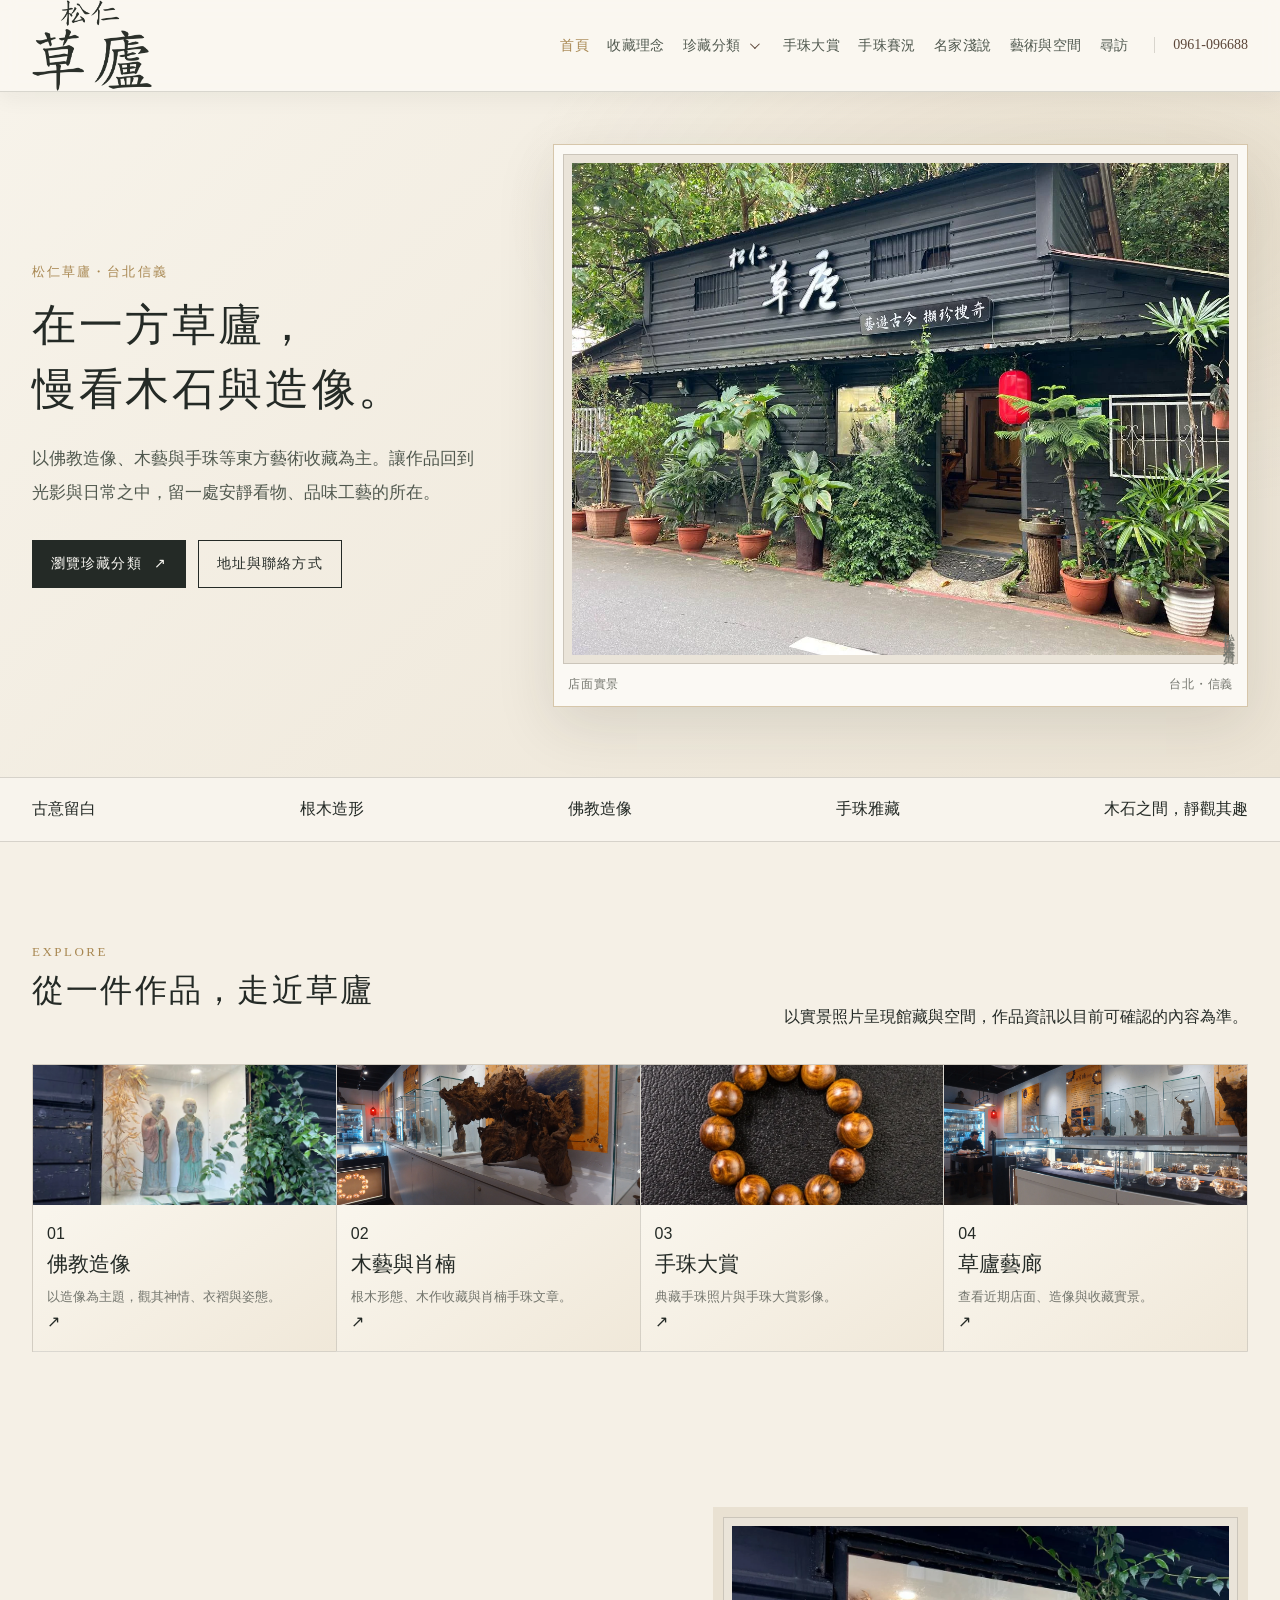
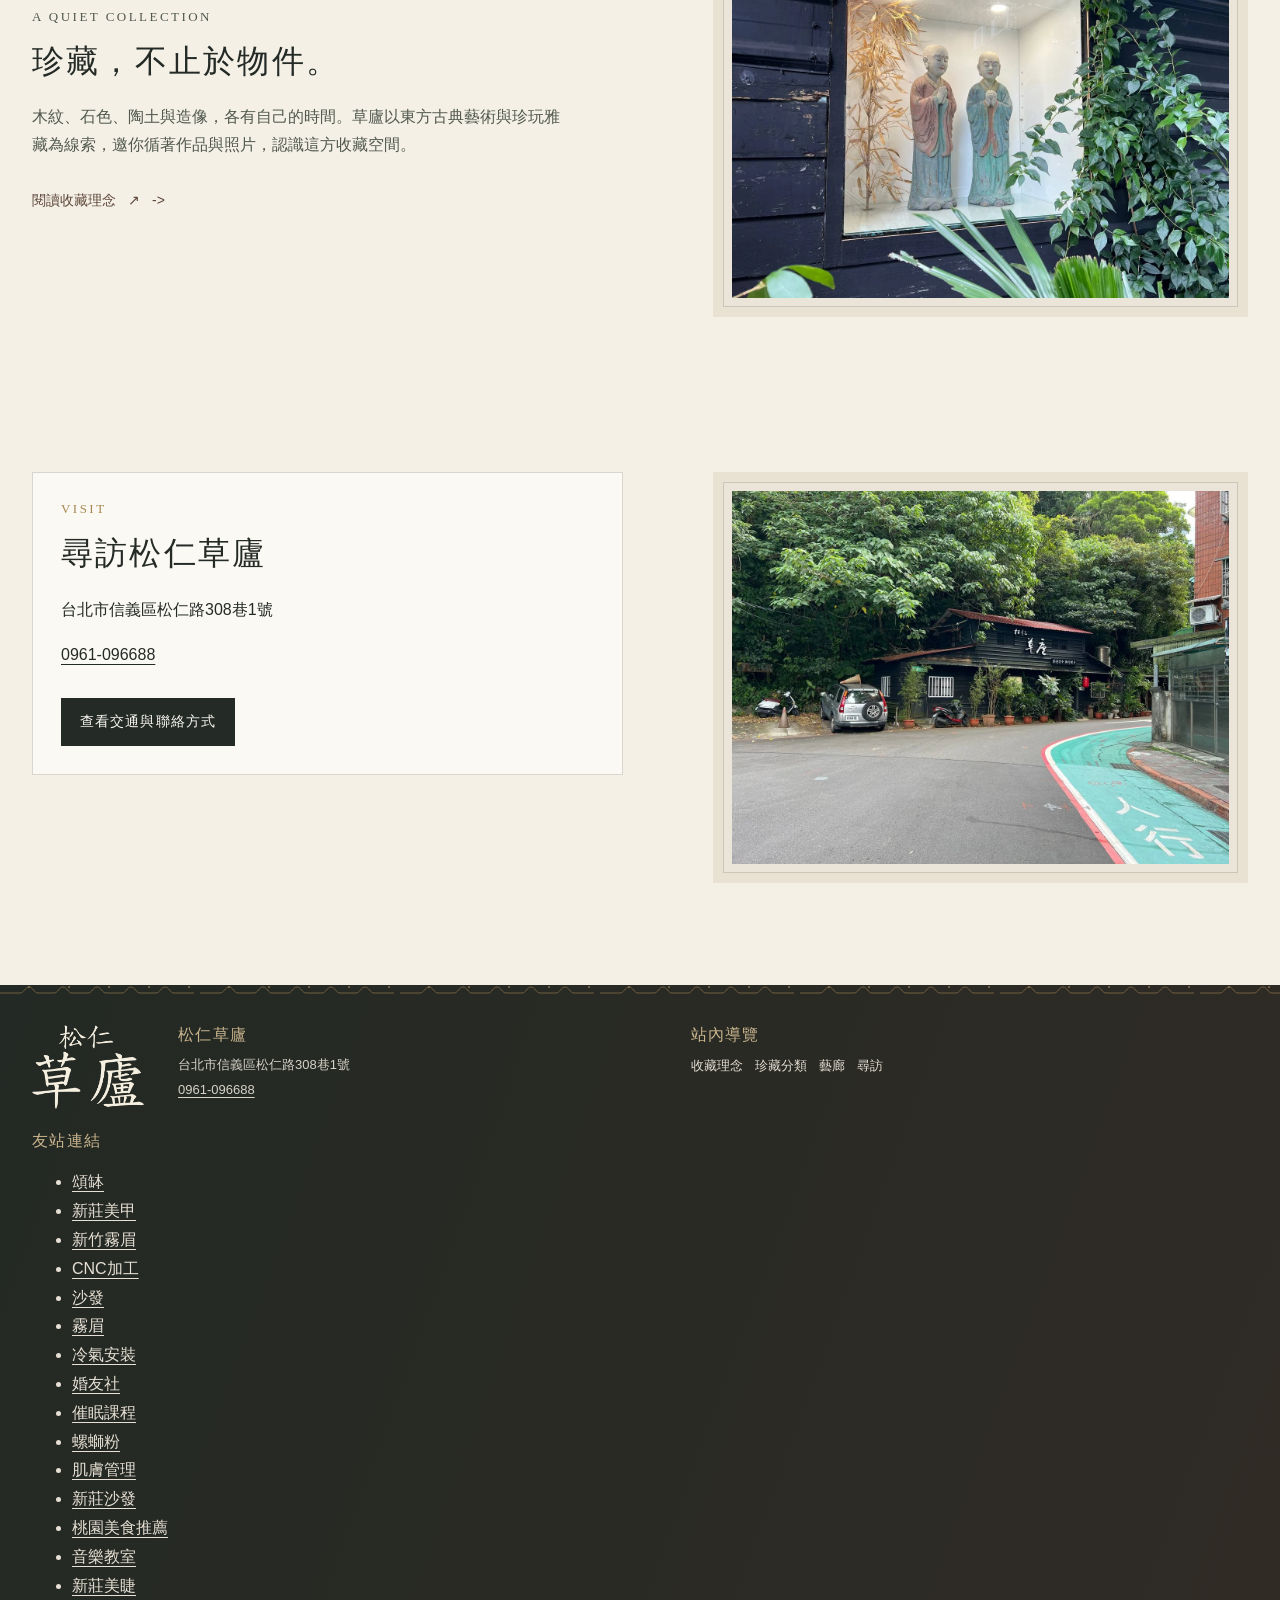
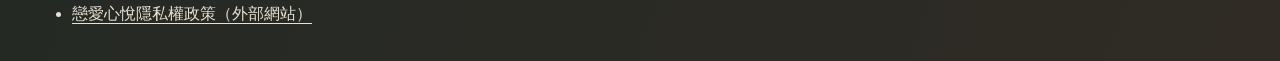
==== commit 5ea60030: "W05: add semantic friend links to site footer Update the common footer on all pages and refresh the " ====
--- a/index.html
+++ b/index.html
@@ -1,6 +1,6 @@
 <!DOCTYPE html>
 <html lang="zh-Hant"><head><meta charset="utf-8"/><meta content="width=device-width, initial-scale=1" name="viewport"/>
 <title>松仁草廬｜東方古典藝術・珍玩雅藏</title><meta content="松仁草廬位於台北信義，收藏佛教造像、木藝、肖楠手珠與東方古典藝術。查看館藏實景、手珠影像與尋訪資訊。" name="description"/><meta content="index,follow,max-image-preview:large" name="robots"/>
-<link href="https://tsaoloo.github.io/" rel="canonical"/><link href="/favicon.ico" rel="icon" type="image/x-icon"/><link href="/favicon.png" rel="icon" type="image/png"/><link href="/assets/css/site.css?v=20261017-w05-r2" rel="stylesheet"/>
+<link href="https://tsaoloo.github.io/" rel="canonical"/><link href="/favicon.ico" rel="icon" type="image/x-icon"/><link href="/favicon.png" rel="icon" type="image/png"/><link href="/assets/css/site.css?v=20261017-w05-r4-footer" rel="stylesheet"/>
 <meta content="website" property="og:type"/><meta content="zh_TW" property="og:locale"/><meta content="松仁草廬" property="og:site_name"/><meta content="松仁草廬｜東方古典藝術・珍玩雅藏" property="og:title"/><meta content="松仁草廬位於台北信義，收藏佛教造像、木藝、肖楠手珠與東方古典藝術。查看館藏實景、手珠影像與尋訪資訊。" property="og:description"/><meta content="https://tsaoloo.github.io/" property="og:url"/><meta content="https://tsaoloo.github.io/assets/images/shop-front-sign.webp" property="og:image"/><meta content="summary_large_image" name="twitter:card"/><meta content="松仁草廬｜東方古典藝術・珍玩雅藏" name="twitter:title"/><meta content="松仁草廬位於台北信義，收藏佛教造像、木藝、肖楠手珠與東方古典藝術。查看館藏實景、手珠影像與尋訪資訊。" name="twitter:description"/><meta content="https://tsaoloo.github.io/assets/images/shop-front-sign.webp" name="twitter:image"/><script type="application/ld+json">{"@context":"https://schema.org","@graph":[{"@type":"Organization","@id":"https://tsaoloo.github.io/#organization","name":"松仁草廬","url":"https://tsaoloo.github.io/","logo":"https://tsaoloo.github.io/assets/brand/logo-primary.png","telephone":"0961-096688","address":{"@type":"PostalAddress","streetAddress":"松仁路308巷1號","addressLocality":"信義區","addressRegion":"台北市","addressCountry":"TW"}},{"@type":"Store","@id":"https://tsaoloo.github.io/#store","name":"松仁草廬","url":"https://tsaoloo.github.io/","telephone":"0961-096688","address":{"@type":"PostalAddress","streetAddress":"松仁路308巷1號","addressLocality":"信義區","addressRegion":"台北市","addressCountry":"TW"}},{"@type":"WebSite","@id":"https://tsaoloo.github.io/#website","name":"松仁草廬","url":"https://tsaoloo.github.io/","inLanguage":"zh-Hant"}]}</script>
-</head><body><a class="skip-link" href="#main">跳至主要內容</a><header class="site-header"><div class="wrap header-inner"><a aria-label="松仁草廬首頁" class="brand" href="/"><img alt="松仁草廬標誌" height="620" src="/assets/brand/logo-primary.png" width="822"/></a><button aria-controls="main-nav" aria-expanded="false" class="menu-toggle" type="button"><span aria-hidden="true" class="menu-mark"><span></span><span></span></span><span>選單</span></button><nav aria-label="主要導覽" class="site-nav" id="main-nav"><ul><li><a aria-current="page" href="/">首頁</a></li><li><a href="/about/">收藏理念</a></li><li class="nav-item--submenu"><a href="/collections/">珍藏分類</a><button aria-controls="collection-submenu" aria-expanded="false" aria-label="展開珍藏分類子選單" class="submenu-toggle" type="button"><span aria-hidden="true"></span></button><ul class="nav-submenu" id="collection-submenu"><li><a href="/sculpture/">佛教造像</a></li><li><a href="/wood-art/">木藝與肖楠</a></li><li><a href="/collections/figures/">古典人物造像</a></li></ul></li><li><a href="/bead-awards/">手珠大賞</a></li><li><a href="/bead-contest/">手珠賽況</a></li><li><a href="/artists/">名家淺說</a></li><li><a href="/gallery/">藝術與空間</a></li><li><a href="/visit/">尋訪</a></li></ul></nav><a aria-label="致電松仁草廬 0961-096688" class="header-phone" href="tel:+886961096688">0961-096688</a></div></header><main class="page-main page-main--home" id="main"><section class="home-hero"><div class="wrap hero-grid"><div class="hero-copy"><p class="eyebrow">松仁草廬・台北信義</p><h1 class="hero-title">在一方草廬，<br/>慢看木石與造像。</h1><p class="lead">以佛教造像、木藝與手珠等東方藝術收藏為主。讓作品回到光影與日常之中，留一處安靜看物、品味工藝的所在。</p><div class="hero-links"><a class="button-link" href="/collections/">瀏覽珍藏分類 <span aria-hidden="true">&nearrow;</span></a><a class="button-link button-link--quiet" href="/visit/">地址與聯絡方式</a></div></div><figure class="hero-photo"><button aria-label="放大查看：店面實景・台北信義" class="media-trigger" data-alt="松仁草廬店面與木質招牌" data-caption="店面實景・台北信義" data-full="/assets/images/shop-front-sign.webp" type="button"><img alt="松仁草廬店面與木質招牌" decoding="async" fetchpriority="high" height="960" loading="eager" src="/assets/images/shop-front-sign.webp" width="1280"/></button><figcaption><span>店面實景</span><span>台北・信義</span></figcaption><span class="hero-side-note">松仁草廬・木石清賞</span></figure></div></section><section class="intro-strip"><div class="wrap intro-strip-inner"><span>古意留白</span><span>根木造形</span><span>佛教造像</span><span>手珠雅藏</span><span>木石之間，靜觀其趣</span></div></section><section class="section"><div class="wrap"><div class="section-topline"><div><p class="section-kicker">EXPLORE</p><h2 class="section-heading">從一件作品，走近草廬</h2></div><p>以實景照片呈現館藏與空間，作品資訊以目前可確認的內容為準。</p></div><div class="category-grid"><a class="category-link" href="/sculpture/"><span class="category-thumb"><img alt="窗前成對造像" decoding="async" height="960" loading="lazy" src="/assets/images/paired-figures-window.webp" width="1280"/></span><span class="card-number">01</span><h3>佛教造像</h3><p>以造像為主題，觀其神情、衣褶與姿態。</p><span aria-hidden="true" class="card-arrow">&nearrow;</span></a><a class="category-link" href="/wood-art/"><span class="category-thumb"><img alt="根木雕塑收藏" decoding="async" height="1350" loading="lazy" src="/assets/images/archive-root-sculpture.webp" width="2400"/></span><span class="card-number">02</span><h3>木藝與肖楠</h3><p>根木形態、木作收藏與肖楠手珠文章。</p><span aria-hidden="true" class="card-arrow">&nearrow;</span></a><a class="category-link" href="/bead-awards/"><span class="category-thumb"><img alt="手珠作品影像" decoding="async" height="533" loading="lazy" src="/assets/images/bead-award-04.webp" width="800"/></span><span class="card-number">03</span><h3>手珠大賞</h3><p>典藏手珠照片與手珠大賞影像。</p><span aria-hidden="true" class="card-arrow">&nearrow;</span></a><a class="category-link" href="/gallery/"><span class="category-thumb"><img alt="收藏展示空間" decoding="async" height="1350" loading="lazy" src="/assets/images/archive-interior-wide.webp" width="2400"/></span><span class="card-number">04</span><h3>草廬藝廊</h3><p>查看近期店面、造像與收藏實景。</p><span aria-hidden="true" class="card-arrow">&nearrow;</span></a></div></div></section><section class="section section--compact"><div class="wrap split-feature"><div class="feature-copy"><p class="section-kicker">A QUIET COLLECTION</p><h2 class="section-heading">珍藏，不止於物件。</h2><p>木紋、石色、陶土與造像，各有自己的時間。草廬以東方古典藝術與珍玩雅藏為線索，邀你循著作品與照片，認識這方收藏空間。</p><a class="text-link" href="/about/">閱讀收藏理念 <span aria-hidden="true">&nearrow;</span></a></div><figure class="feature-media"><button aria-label="放大查看：造像與窗光" class="media-trigger" data-alt="窗前成對佛教造像與植物" data-caption="造像與窗光" data-full="/assets/images/paired-figures-window.webp" type="button"><img alt="窗前成對佛教造像與植物" decoding="async" height="960" loading="lazy" src="/assets/images/paired-figures-window.webp" width="1280"/></button></figure></div></section><section class="section"><div class="wrap visit-panel"><div class="visit-card"><p class="section-kicker">VISIT</p><h2 class="section-heading">尋訪松仁草廬</h2><p>台北市信義區松仁路308巷1號</p><p><a href="tel:+886961096688">0961-096688</a></p><a class="button-link" href="/visit/">查看交通與聯絡方式</a></div><figure class="feature-media"><button aria-label="放大查看：街區實景" class="media-trigger" data-alt="台北信義街道與松仁草廬所在街區" data-caption="街區實景" data-full="/assets/images/shop-approach.webp" type="button"><img alt="台北信義街道與松仁草廬所在街區" decoding="async" height="960" loading="lazy" src="/assets/images/shop-approach.webp" width="1280"/></button></figure></div></section></main><footer class="site-footer"><div class="wrap"><div class="footer-main"><div class="footer-brand"><a aria-label="松仁草廬首頁" class="footer-logo" href="/"><img alt="松仁草廬標誌" height="620" src="/assets/brand/logo-white.png" width="822"/></a></div><div><h2 class="footer-title">松仁草廬</h2><p>台北市信義區松仁路308巷1號<br/><a href="tel:+886961096688">0961-096688</a></p></div><div><h2 class="footer-title">站內導覽</h2><nav aria-label="頁尾導覽" class="footer-links"><a href="/about/">收藏理念</a><a href="/collections/">珍藏分類</a><a href="/gallery/">藝廊</a><a href="/visit/">尋訪</a></nav></div></div></div></footer><dialog aria-label="藏品照片放大檢視" class="lightbox" id="lightbox"><figure class="lightbox-inner"><button aria-label="關閉圖片" class="lightbox-close" type="button">關閉</button><img alt=""/><figcaption></figcaption></figure></dialog><script defer="" src="/assets/js/site.js?v=20261017-w05-r3"></script></body></html>+</head><body><a class="skip-link" href="#main">跳至主要內容</a><header class="site-header"><div class="wrap header-inner"><a aria-label="松仁草廬首頁" class="brand" href="/"><img alt="松仁草廬標誌" height="620" src="/assets/brand/logo-primary.png" width="822"/></a><button aria-controls="main-nav" aria-expanded="false" class="menu-toggle" type="button"><span aria-hidden="true" class="menu-mark"><span></span><span></span></span><span>選單</span></button><nav aria-label="主要導覽" class="site-nav" id="main-nav"><ul><li><a aria-current="page" href="/">首頁</a></li><li><a href="/about/">收藏理念</a></li><li class="nav-item--submenu"><a href="/collections/">珍藏分類</a><button aria-controls="collection-submenu" aria-expanded="false" aria-label="展開珍藏分類子選單" class="submenu-toggle" type="button"><span aria-hidden="true"></span></button><ul class="nav-submenu" id="collection-submenu"><li><a href="/sculpture/">佛教造像</a></li><li><a href="/wood-art/">木藝與肖楠</a></li><li><a href="/collections/figures/">古典人物造像</a></li></ul></li><li><a href="/bead-awards/">手珠大賞</a></li><li><a href="/bead-contest/">手珠賽況</a></li><li><a href="/artists/">名家淺說</a></li><li><a href="/gallery/">藝術與空間</a></li><li><a href="/visit/">尋訪</a></li></ul></nav><a aria-label="致電松仁草廬 0961-096688" class="header-phone" href="tel:+886961096688">0961-096688</a></div></header><main class="page-main page-main--home" id="main"><section class="home-hero"><div class="wrap hero-grid"><div class="hero-copy"><p class="eyebrow">松仁草廬・台北信義</p><h1 class="hero-title">在一方草廬，<br/>慢看木石與造像。</h1><p class="lead">以佛教造像、木藝與手珠等東方藝術收藏為主。讓作品回到光影與日常之中，留一處安靜看物、品味工藝的所在。</p><div class="hero-links"><a class="button-link" href="/collections/">瀏覽珍藏分類 <span aria-hidden="true">&nearrow;</span></a><a class="button-link button-link--quiet" href="/visit/">地址與聯絡方式</a></div></div><figure class="hero-photo"><button aria-label="放大查看：店面實景・台北信義" class="media-trigger" data-alt="松仁草廬店面與木質招牌" data-caption="店面實景・台北信義" data-full="/assets/images/shop-front-sign.webp" type="button"><img alt="松仁草廬店面與木質招牌" decoding="async" fetchpriority="high" height="960" loading="eager" src="/assets/images/shop-front-sign.webp" width="1280"/></button><figcaption><span>店面實景</span><span>台北・信義</span></figcaption><span class="hero-side-note">松仁草廬・木石清賞</span></figure></div></section><section class="intro-strip"><div class="wrap intro-strip-inner"><span>古意留白</span><span>根木造形</span><span>佛教造像</span><span>手珠雅藏</span><span>木石之間，靜觀其趣</span></div></section><section class="section"><div class="wrap"><div class="section-topline"><div><p class="section-kicker">EXPLORE</p><h2 class="section-heading">從一件作品，走近草廬</h2></div><p>以實景照片呈現館藏與空間，作品資訊以目前可確認的內容為準。</p></div><div class="category-grid"><a class="category-link" href="/sculpture/"><span class="category-thumb"><img alt="窗前成對造像" decoding="async" height="960" loading="lazy" src="/assets/images/paired-figures-window.webp" width="1280"/></span><span class="card-number">01</span><h3>佛教造像</h3><p>以造像為主題，觀其神情、衣褶與姿態。</p><span aria-hidden="true" class="card-arrow">&nearrow;</span></a><a class="category-link" href="/wood-art/"><span class="category-thumb"><img alt="根木雕塑收藏" decoding="async" height="1350" loading="lazy" src="/assets/images/archive-root-sculpture.webp" width="2400"/></span><span class="card-number">02</span><h3>木藝與肖楠</h3><p>根木形態、木作收藏與肖楠手珠文章。</p><span aria-hidden="true" class="card-arrow">&nearrow;</span></a><a class="category-link" href="/bead-awards/"><span class="category-thumb"><img alt="手珠作品影像" decoding="async" height="533" loading="lazy" src="/assets/images/bead-award-04.webp" width="800"/></span><span class="card-number">03</span><h3>手珠大賞</h3><p>典藏手珠照片與手珠大賞影像。</p><span aria-hidden="true" class="card-arrow">&nearrow;</span></a><a class="category-link" href="/gallery/"><span class="category-thumb"><img alt="收藏展示空間" decoding="async" height="1350" loading="lazy" src="/assets/images/archive-interior-wide.webp" width="2400"/></span><span class="card-number">04</span><h3>草廬藝廊</h3><p>查看近期店面、造像與收藏實景。</p><span aria-hidden="true" class="card-arrow">&nearrow;</span></a></div></div></section><section class="section section--compact"><div class="wrap split-feature"><div class="feature-copy"><p class="section-kicker">A QUIET COLLECTION</p><h2 class="section-heading">珍藏，不止於物件。</h2><p>木紋、石色、陶土與造像，各有自己的時間。草廬以東方古典藝術與珍玩雅藏為線索，邀你循著作品與照片，認識這方收藏空間。</p><a class="text-link" href="/about/">閱讀收藏理念 <span aria-hidden="true">&nearrow;</span></a></div><figure class="feature-media"><button aria-label="放大查看：造像與窗光" class="media-trigger" data-alt="窗前成對佛教造像與植物" data-caption="造像與窗光" data-full="/assets/images/paired-figures-window.webp" type="button"><img alt="窗前成對佛教造像與植物" decoding="async" height="960" loading="lazy" src="/assets/images/paired-figures-window.webp" width="1280"/></button></figure></div></section><section class="section"><div class="wrap visit-panel"><div class="visit-card"><p class="section-kicker">VISIT</p><h2 class="section-heading">尋訪松仁草廬</h2><p>台北市信義區松仁路308巷1號</p><p><a href="tel:+886961096688">0961-096688</a></p><a class="button-link" href="/visit/">查看交通與聯絡方式</a></div><figure class="feature-media"><button aria-label="放大查看：街區實景" class="media-trigger" data-alt="台北信義街道與松仁草廬所在街區" data-caption="街區實景" data-full="/assets/images/shop-approach.webp" type="button"><img alt="台北信義街道與松仁草廬所在街區" decoding="async" height="960" loading="lazy" src="/assets/images/shop-approach.webp" width="1280"/></button></figure></div></section></main><footer class="site-footer"><div class="wrap"><div class="footer-main"><div class="footer-brand"><a aria-label="松仁草廬首頁" class="footer-logo" href="/"><img alt="松仁草廬標誌" height="620" src="/assets/brand/logo-white.png" width="822"/></a></div><div><h2 class="footer-title">松仁草廬</h2><p>台北市信義區松仁路308巷1號<br/><a href="tel:+886961096688">0961-096688</a></p></div><div><h2 class="footer-title">站內導覽</h2><nav aria-label="頁尾導覽" class="footer-links"><a href="/about/">收藏理念</a><a href="/collections/">珍藏分類</a><a href="/gallery/">藝廊</a><a href="/visit/">尋訪</a></nav></div></div><nav class="footer-friends" aria-label="友站連結"><h2 class="footer-title">友站連結</h2><ul class="footer-friend-links"><li><a href="https://pssbrbowl.org" target="_blank" rel="noopener noreferrer nofollow">頌缽</a></li><li><a href="https://www.google.com/maps/place/?q=place_id:ChIJsQQHkNinQjQRCzCgK-JzXiY" target="_blank" rel="noopener noreferrer nofollow">新莊美甲</a></li><li><a href="https://g.page/r/CXx5SwpMJtznEBM" target="_blank" rel="noopener noreferrer nofollow">新竹霧眉</a></li><li><a href="https://shang-yang.com" target="_blank" rel="noopener noreferrer nofollow">CNC加工</a></li><li><a href="https://www.facebook.com/SleepCatcherBeddding/" target="_blank" rel="noopener noreferrer nofollow">沙發</a></li><li><a href="https://www.facebook.com/frenchcarmenn" target="_blank" rel="noopener noreferrer nofollow">霧眉</a></li><li><a href="https://anj0962092082.com" target="_blank" rel="noopener noreferrer nofollow">冷氣安裝</a></li><li><a href="https://onlovebox.com" target="_blank" rel="noopener noreferrer nofollow">婚友社</a></li><li><a href="https://exploremind.org" target="_blank" rel="noopener noreferrer nofollow">催眠課程</a></li><li><a href="https://heshen-food.com" target="_blank" rel="noopener noreferrer nofollow">螺螄粉</a></li><li><a href="https://siaoshihsi.com" target="_blank" rel="noopener noreferrer nofollow">肌膚管理</a></li><li><a href="https://g.page/r/CUb0WNqMrpZCEBM/" target="_blank" rel="noopener noreferrer nofollow">新莊沙發</a></li><li><a href="https://www.google.com/maps/place/?q=place_id:ChIJ4z7BoC0jaDQRovf6pnd_3uE" target="_blank" rel="noopener noreferrer nofollow">桃園美食推薦</a></li><li><a href="https://aikomusic.github.io" target="_blank" rel="noopener noreferrer nofollow">音樂教室</a></li><li><a href="https://soeyemei.com" target="_blank" rel="noopener noreferrer nofollow">新莊美睫</a></li><li><a href="https://onlovebox.com/privacy-policy/" target="_blank" rel="noopener noreferrer nofollow">戀愛心悅隱私權政策（外部網站）</a></li></ul></nav></div></footer><dialog aria-label="藏品照片放大檢視" class="lightbox" id="lightbox"><figure class="lightbox-inner"><button aria-label="關閉圖片" class="lightbox-close" type="button">關閉</button><img alt=""/><figcaption></figcaption></figure></dialog><script defer="" src="/assets/js/site.js?v=20261017-w05-r4"></script></body></html>
--- a/assets/css/site.css
+++ b/assets/css/site.css
@@ -167,4 +167,20 @@
 /* W05 correction: restore all eight first-level destinations and reserve the submenu for art categories. */
 @media (min-width:1001px) and (max-width:1100px){.header-inner{gap:12px}.brand{width:104px}.site-nav>ul{gap:clamp(7px,.8vw,10px)}.site-nav>ul>li>a{font-size:12px;letter-spacing:0}.site-nav .nav-item--submenu>.submenu-toggle{width:18px}.header-phone{padding-left:8px;font-size:12px}}
 @media (max-width:1000px){.header-inner{min-height:88px;flex-wrap:wrap;gap:12px;padding-block:8px}.brand{width:104px}.header-phone{margin-left:auto;border-left:0;padding-left:0}.menu-toggle{display:inline-flex}.site-nav{flex:0 0 100%;order:4;margin:0}.js-ready .site-nav{display:none}.js-ready .site-nav.is-open{display:block}.site-nav>ul{display:flex;align-items:stretch;justify-content:flex-start;flex-direction:column;gap:4px;padding-block:6px 10px}.site-nav>ul>li{width:100%}.site-header.has-open-submenu{padding-bottom:0}.site-nav .nav-item--submenu{display:flex;flex-wrap:wrap;justify-content:flex-start;align-items:center;gap:0 6px}.site-nav .nav-item--submenu>a{flex:0 1 auto}.site-nav .nav-submenu{position:static;display:none;flex:0 0 100%;flex-direction:column;align-items:stretch;gap:0;width:100%;max-width:none;min-width:0;margin:4px 0 8px;padding:5px 0 5px 12px;border:0;border-left:1px solid rgba(168,135,81,.45);box-shadow:none;background:rgba(245,240,230,.55)}.site-nav .nav-item--submenu.is-expanded>.nav-submenu{display:flex}.site-nav .nav-submenu a{padding:8px 12px;white-space:normal}}
-@media(max-width:700px){.brand{width:96px}}+@media(max-width:700px){.brand{width:96px}}
+/* W05 continuous image browser */
+.lightbox{z-index:1200;overscroll-behavior:contain;touch-action:pan-y}
+.lightbox-inner{width:100%;min-width:0;margin:0;padding-inline:54px}
+.lightbox img{max-width:min(100%,calc(94vw - 128px));max-height:min(78vh,calc(100dvh - 168px));object-fit:contain;transition:opacity .16s ease}
+.lightbox img.is-loading{opacity:.45}
+.lightbox figcaption{display:flex;justify-content:center;align-items:center;gap:12px;min-height:24px}
+.lightbox-counter{color:#c9b48d;font-variant-numeric:tabular-nums;white-space:nowrap}
+.lightbox-nav{position:absolute;z-index:2;top:50%;display:grid;place-items:center;width:46px;height:52px;padding:0;transform:translateY(-50%);border:1px solid rgba(255,255,255,.38);border-radius:2px;background:rgba(20,22,20,.86);color:#fff8e9;font:400 42px/1 Georgia,serif;cursor:pointer}
+.lightbox-nav:hover,.lightbox-nav:focus-visible{border-color:#d2b87e;background:#76613e;color:#fff}
+.lightbox-nav:focus-visible,.lightbox-close:focus-visible{outline:2px solid #e0c587;outline-offset:3px}
+.lightbox-nav[hidden]{display:none}
+.lightbox-previous{left:3px}
+.lightbox-next{right:3px}
+.lightbox-close{z-index:3}
+@media(max-width:700px){.lightbox{width:calc(100vw - 16px);max-width:none;max-height:calc(100dvh - 16px);padding:8px}.lightbox-inner{width:100%;padding-inline:44px}.lightbox img{max-width:calc(100vw - 112px);max-height:calc(100dvh - 142px)}.lightbox-nav{width:42px;height:48px;font-size:36px}.lightbox-previous{left:0}.lightbox-next{right:0}.lightbox-close{top:2px;right:2px;min-width:44px;min-height:44px}.lightbox figcaption{gap:8px;font-size:12px}}
+@media(prefers-reduced-motion:reduce){.lightbox img{transition:none}}
